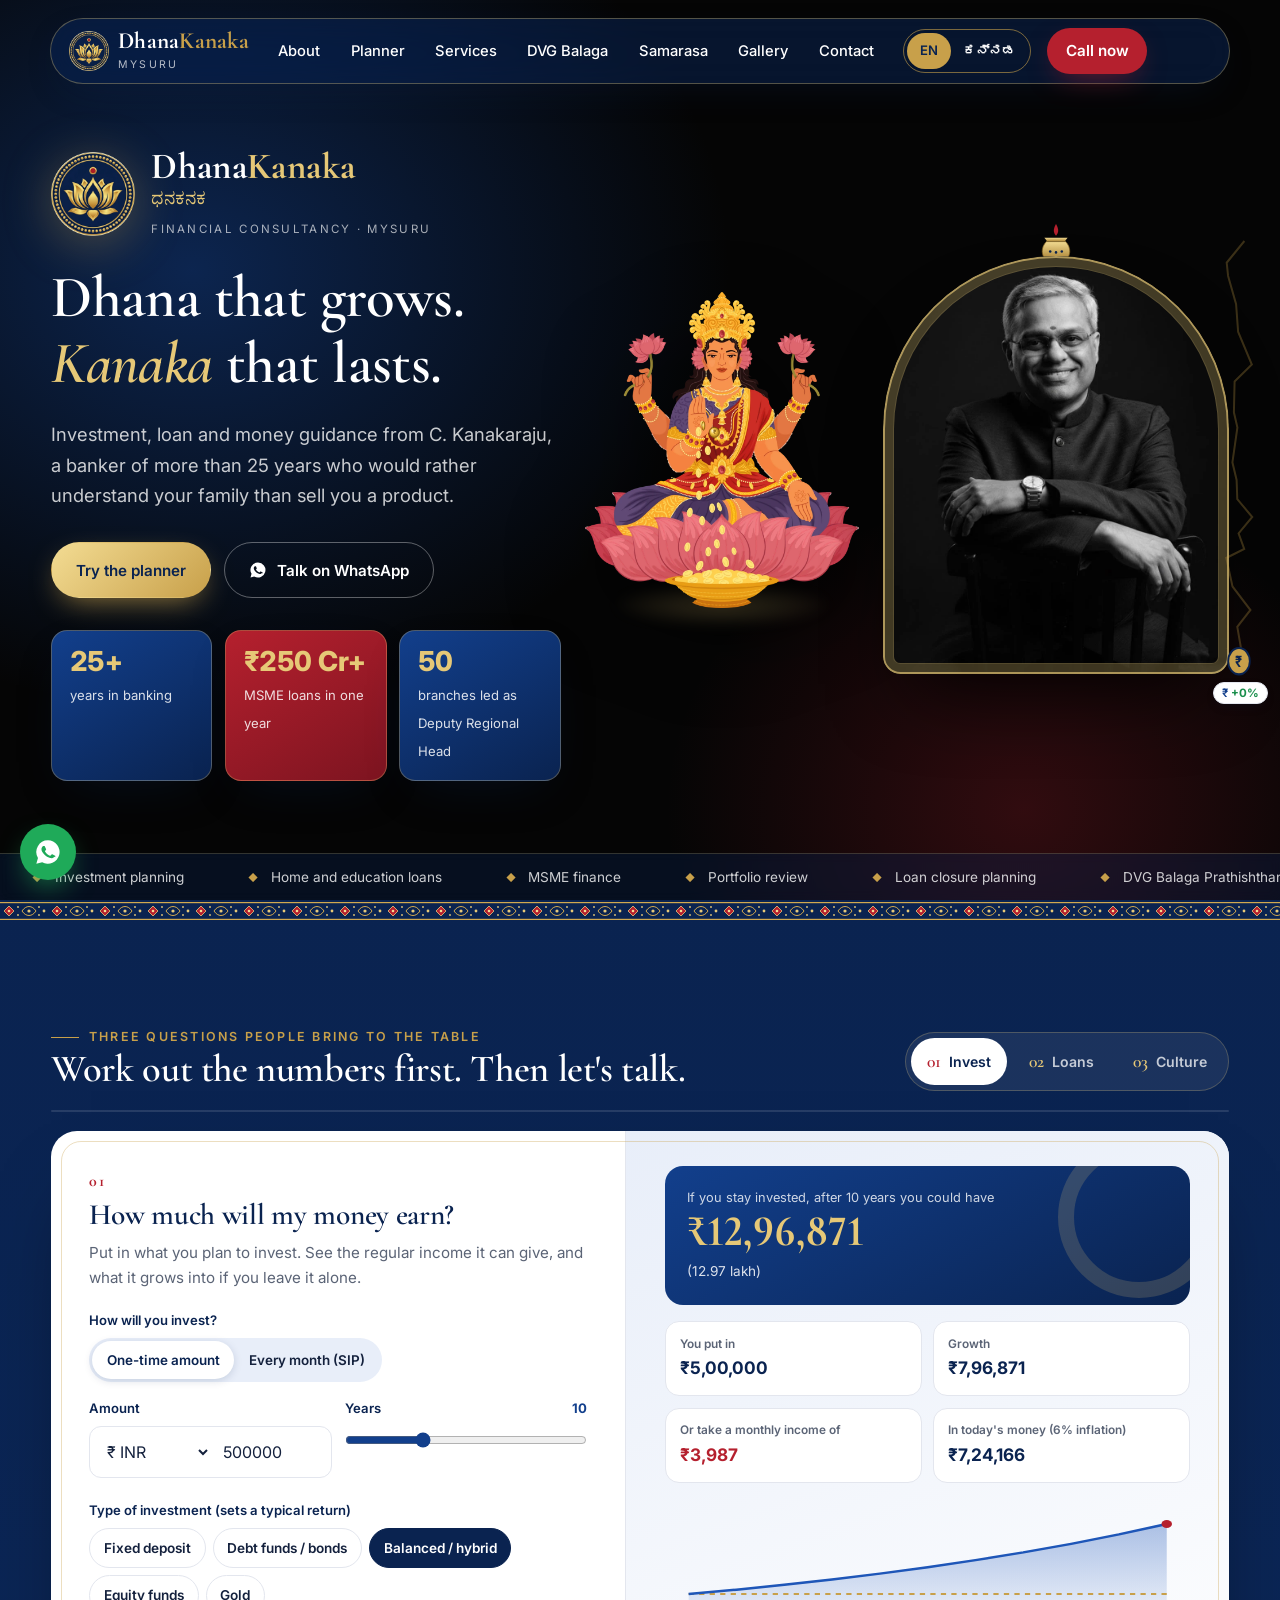
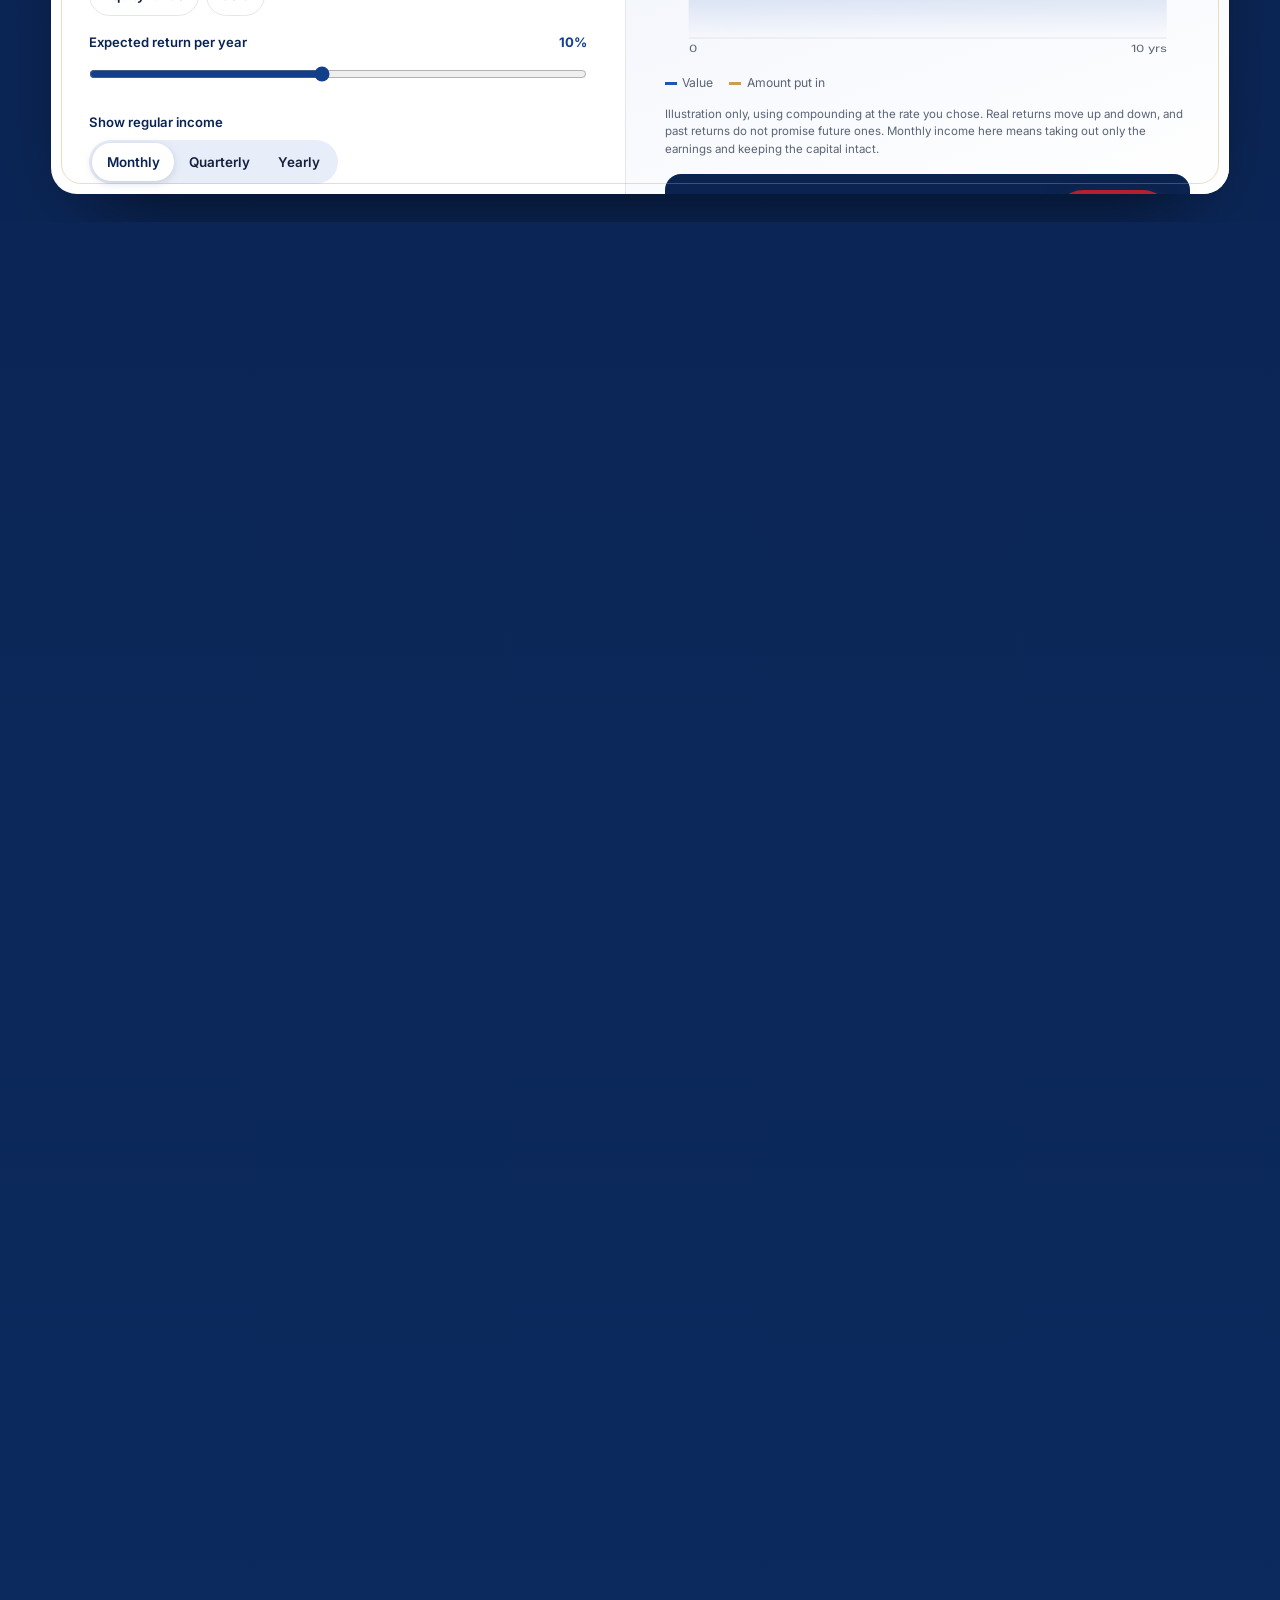
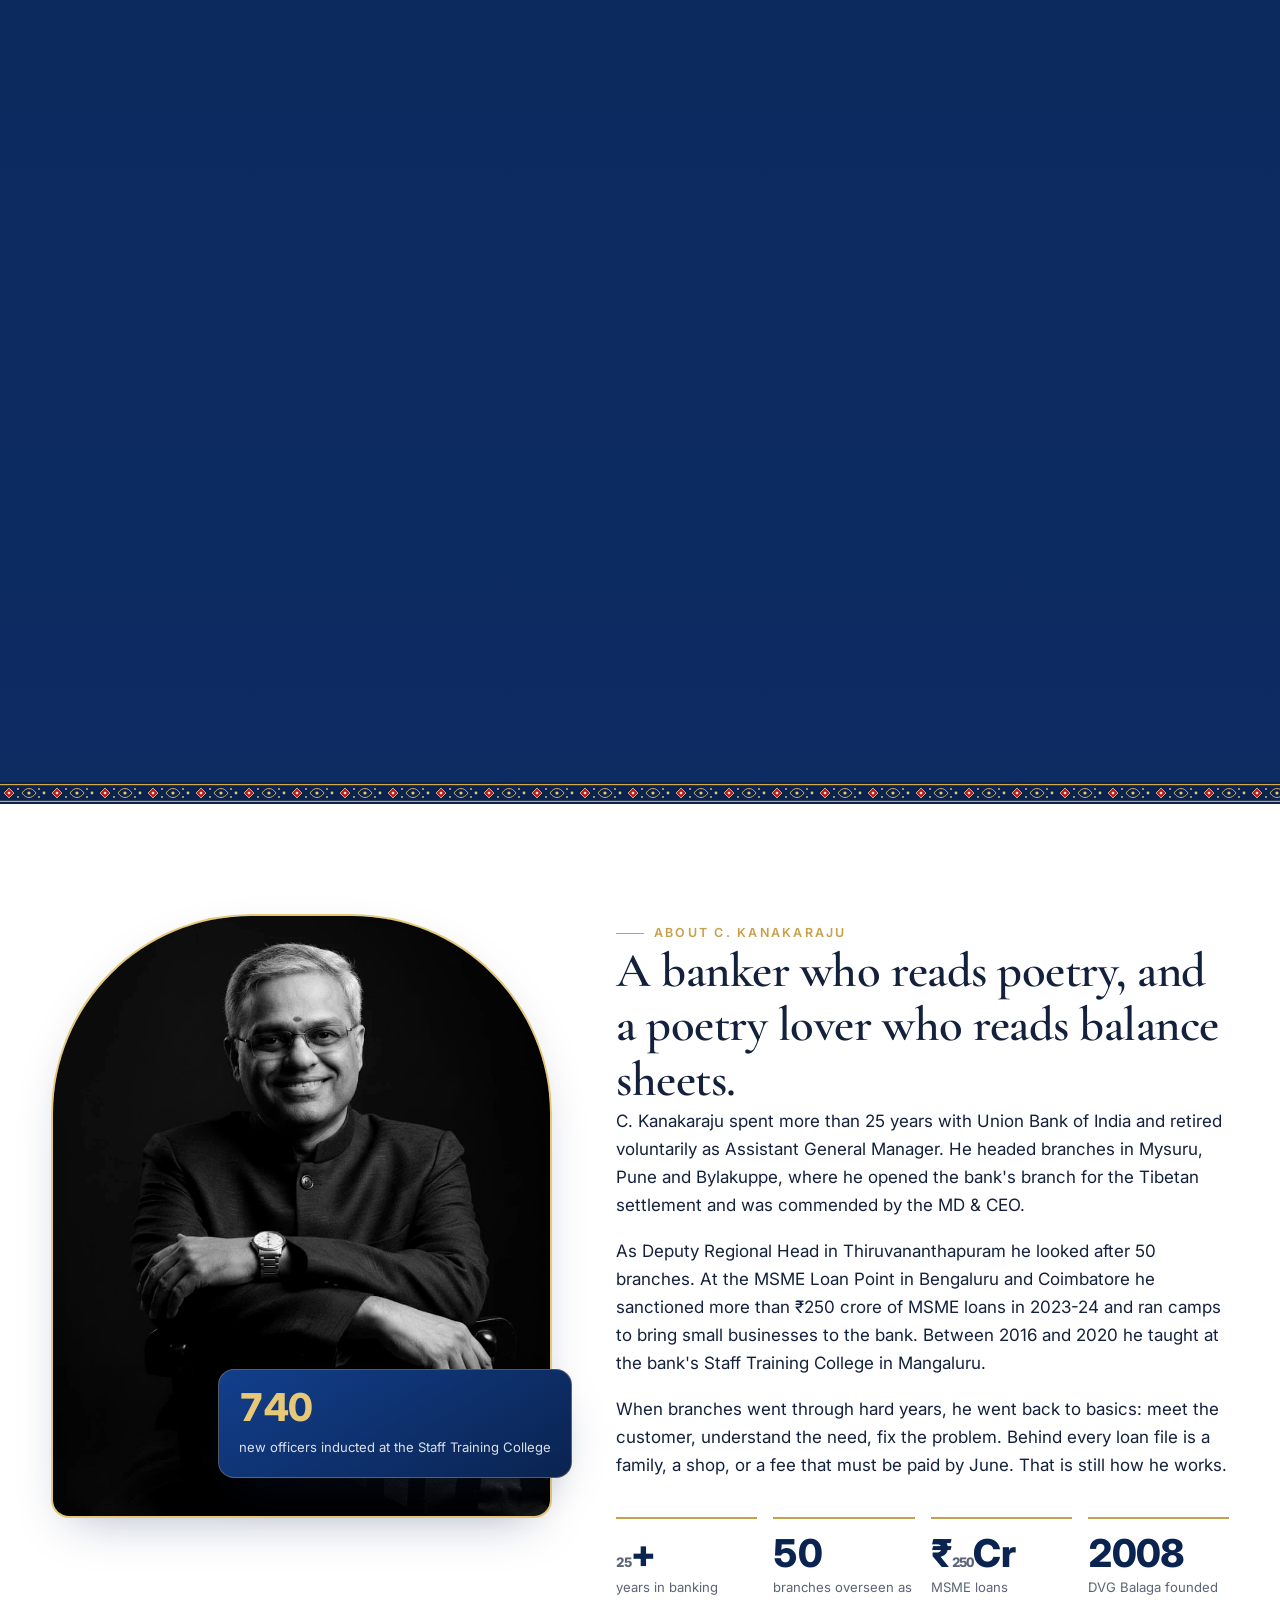
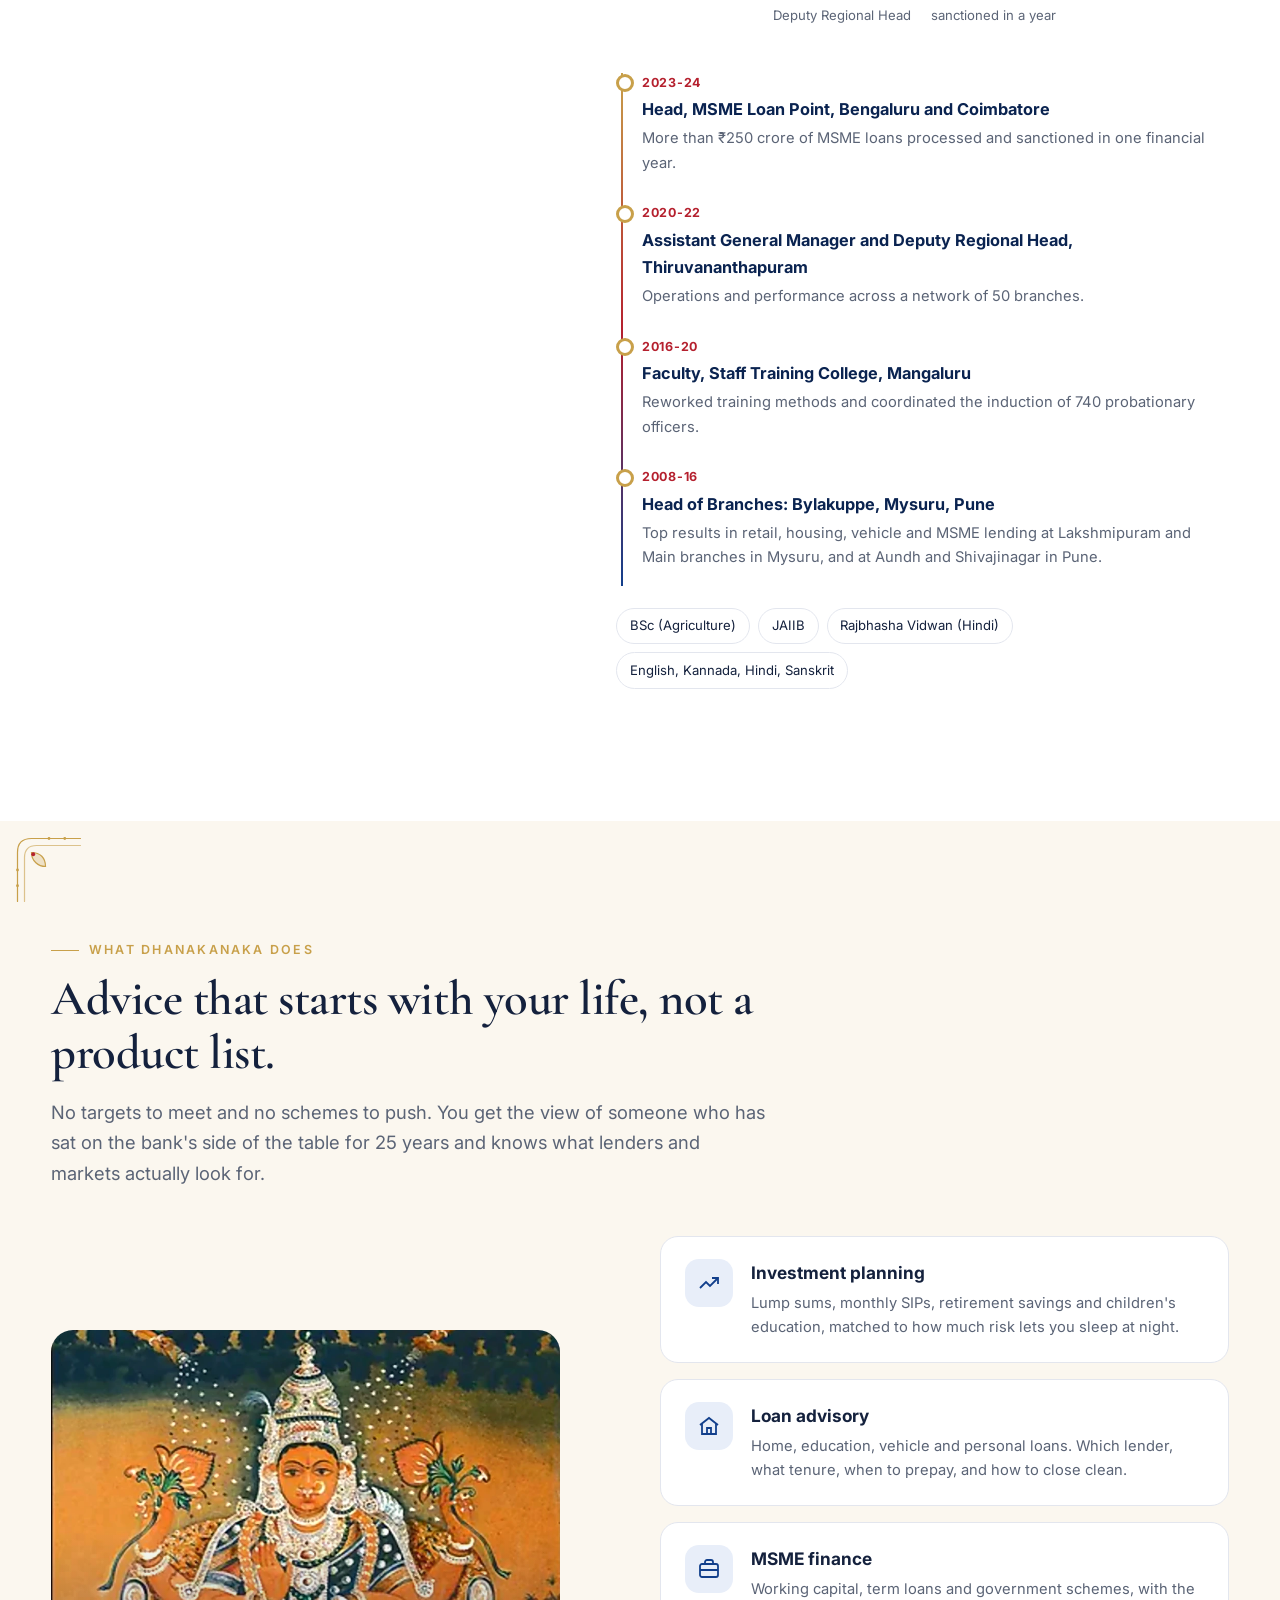
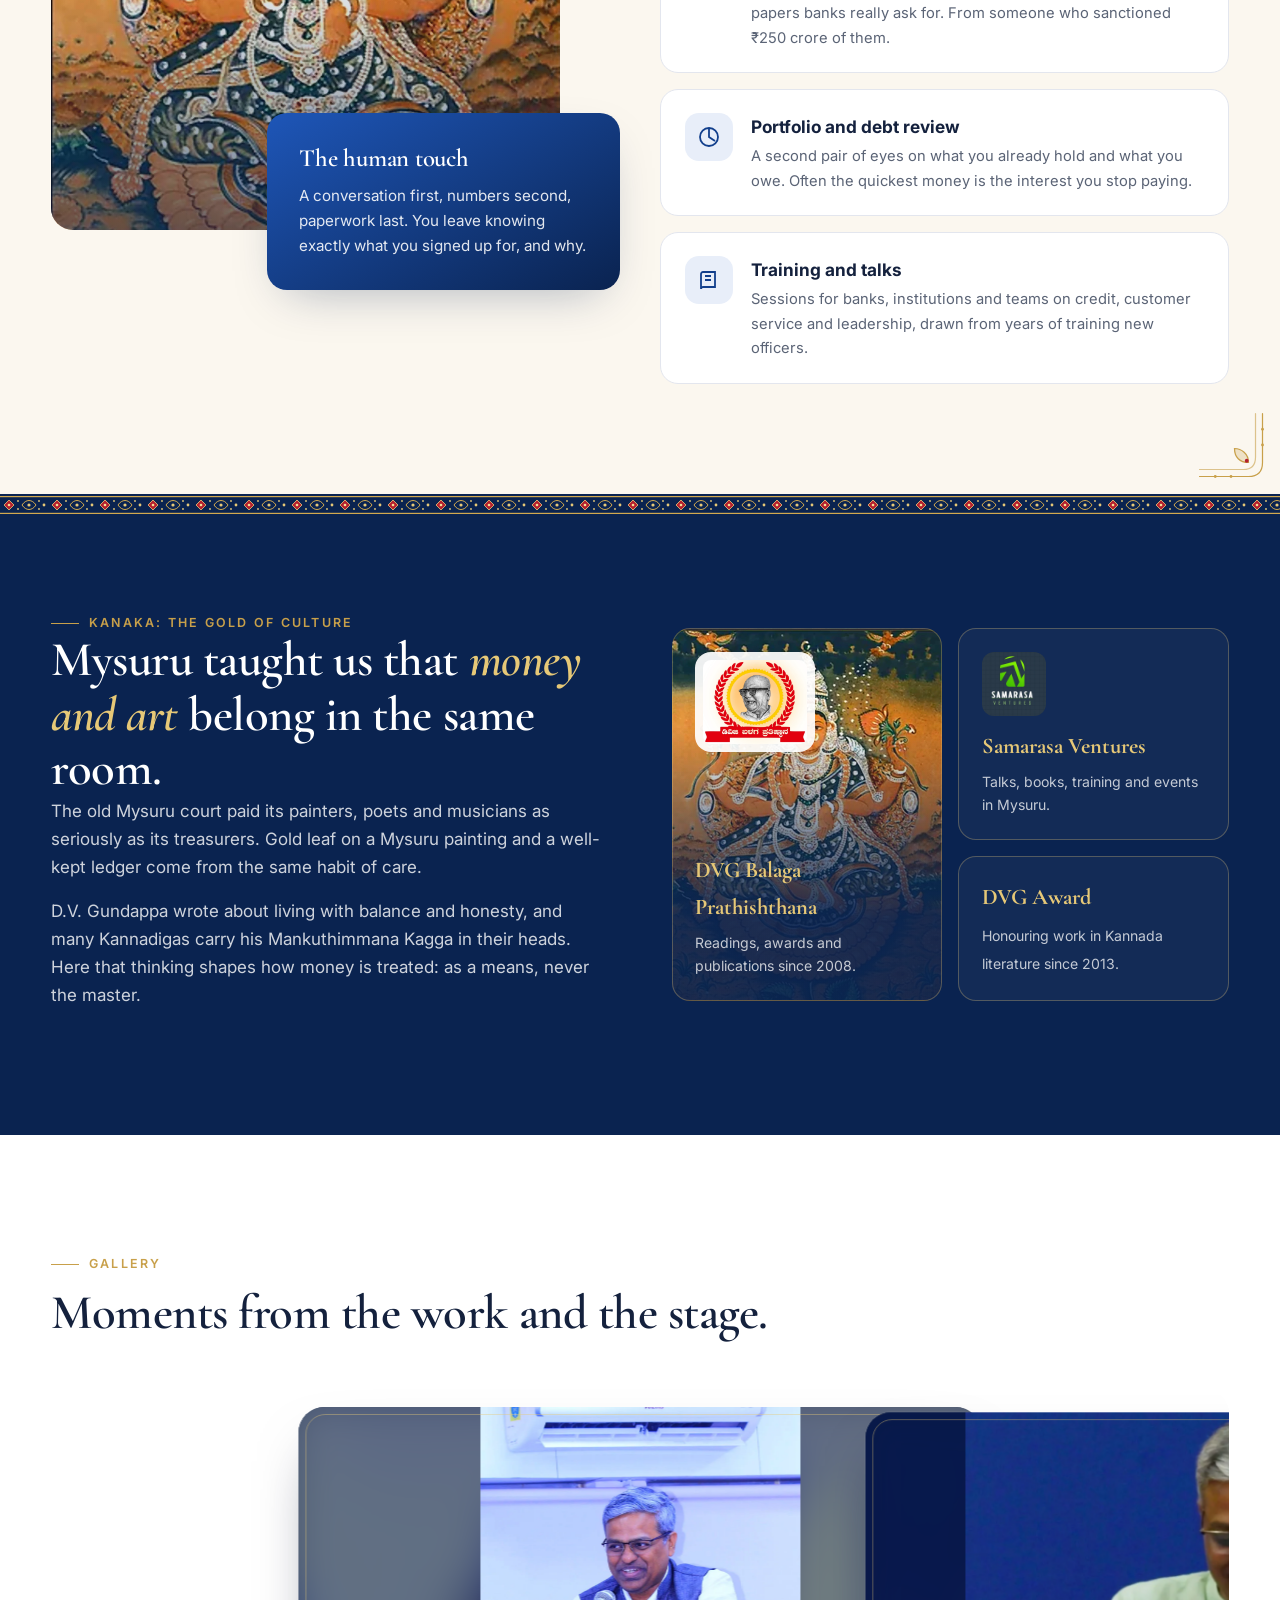
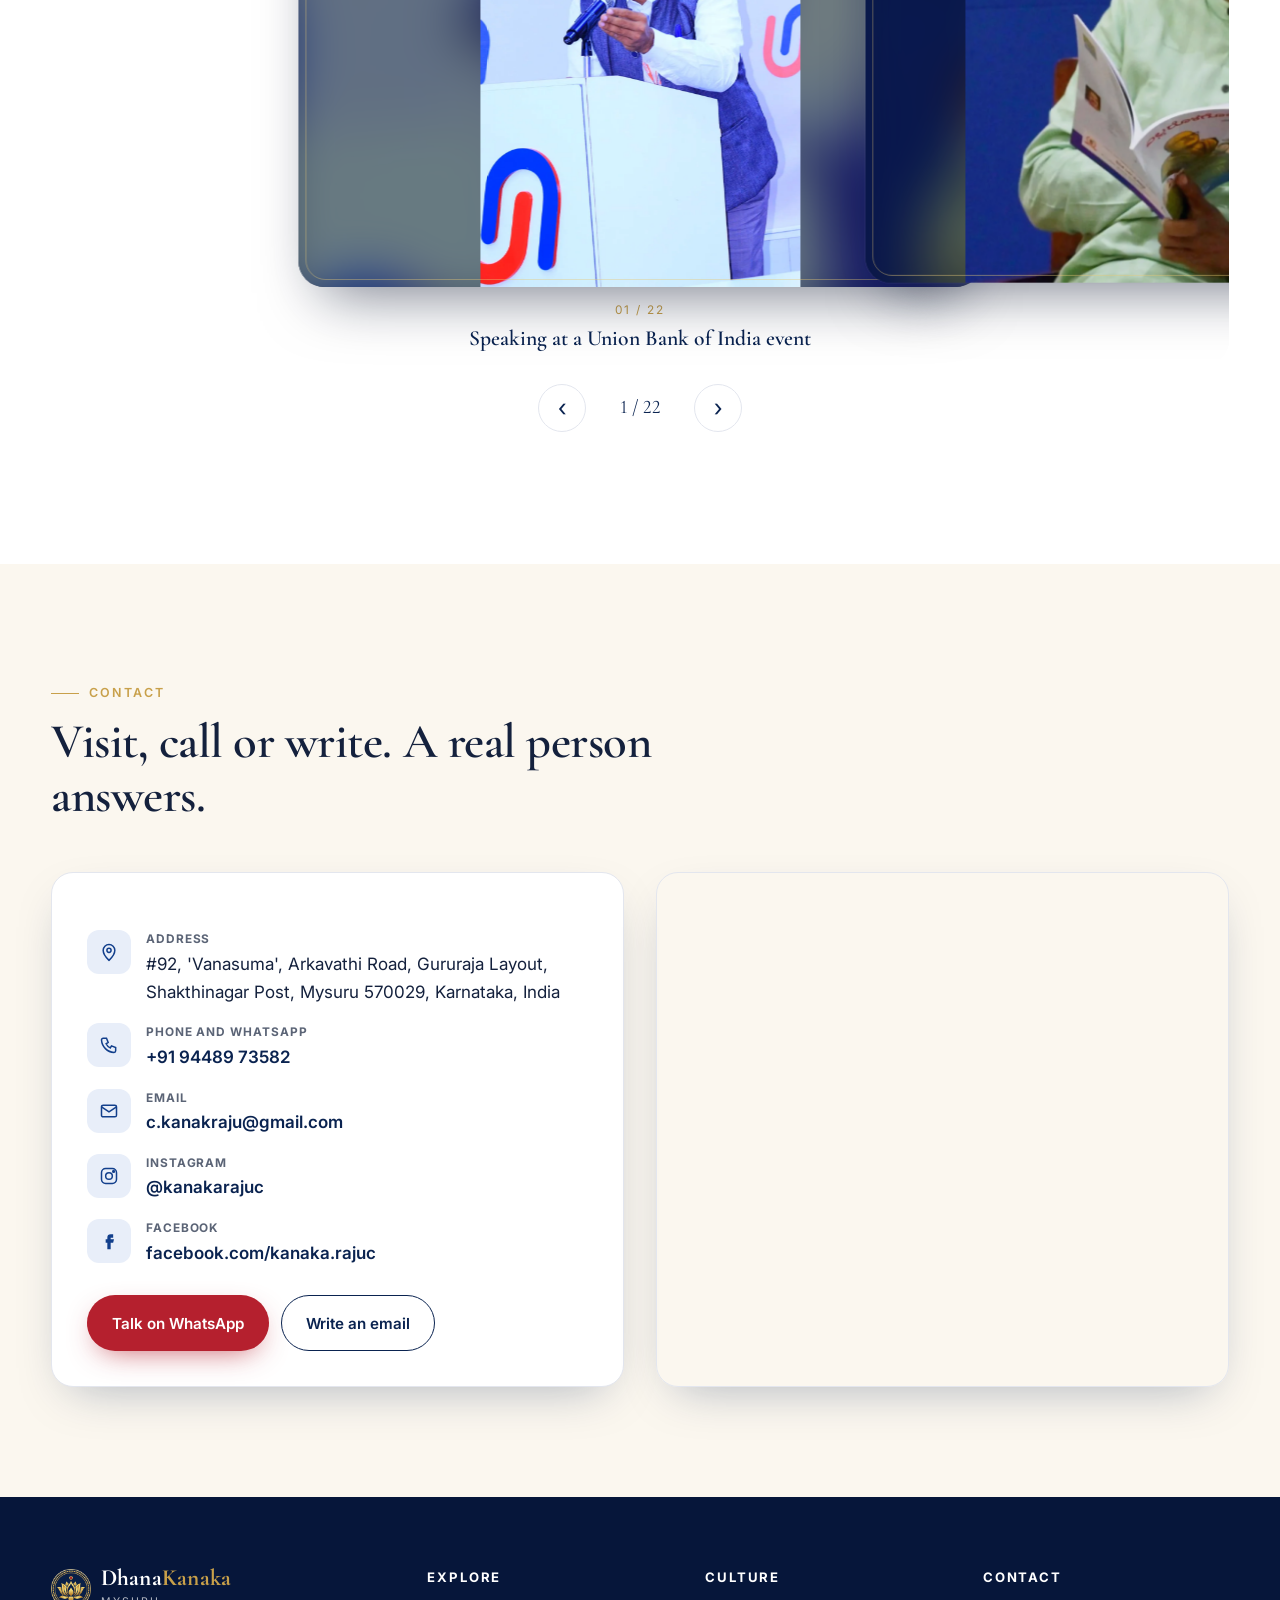
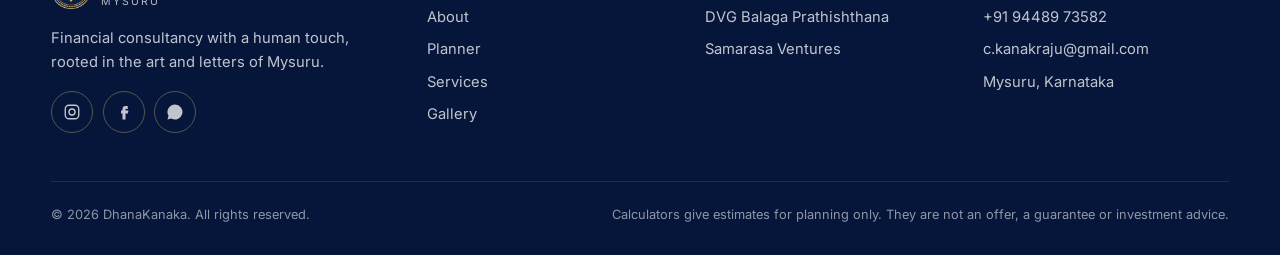
==== index.html @ af515da1 "DhanaKanaka website: home, planner, DVG Balaga and Samarasa pages, Kannada toggle Co-Authored-By: Cl" ====
<!DOCTYPE html>
<html lang="en">
<head>
<meta charset="utf-8">
<meta name="viewport" content="width=device-width, initial-scale=1">
<title>DhanaKanaka | Financial consultancy with a human touch, Mysuru</title>
<meta name="description" content="DhanaKanaka: investment, loan and financial guidance from C. Kanakaraju, former Assistant General Manager, Union Bank of India. Mysuru, Karnataka.">
<meta name="theme-color" content="#0A2350">
<meta property="og:title" content="DhanaKanaka | Financial consultancy, Mysuru">
<meta property="og:description" content="Investment, loan and financial guidance with a human touch.">
<meta property="og:image" content="https://dhanakanaka.in/assets/img/og-image.png">
<meta property="og:url" content="https://dhanakanaka.in/">
<link rel="icon" href="assets/img/favicon-32.png" sizes="32x32" type="image/png">
<link rel="icon" href="assets/img/favicon-64.png" sizes="64x64" type="image/png">
<link rel="apple-touch-icon" href="assets/img/apple-touch-icon.png">
<link rel="preconnect" href="https://fonts.googleapis.com">
<link rel="preconnect" href="https://fonts.gstatic.com" crossorigin>
<link href="https://fonts.googleapis.com/css2?family=Cormorant+Garamond:ital,wght@0,500;0,600;0,700;1,500;1,600&family=Inter:wght@400;500;600;700&family=Noto+Sans+Kannada:wght@400;500;600;700&family=Noto+Serif+Kannada:wght@500;600;700&display=swap" rel="stylesheet">
<link rel="stylesheet" href="css/style.css">
</head>
<body data-page="home">
<a class="skip" href="#main" data-i18n="skip">Skip to content</a>
<div class="topbar" aria-hidden="true"></div>

<!-- floating pill navigation -->
<header class="nav on-dark" id="nav">
  <a class="brand home-link" href="index.html#top" aria-label="DhanaKanaka home">
    <img src="assets/img/logo-emblem-128.png" alt="" width="40" height="40">
    <span><b>Dhana<span>Kanaka</span></b><small data-i18n="brandTag">Mysuru</small></span>
  </a>
  <nav aria-label="Main">
    <ul class="nav-links">
      <li><a href="#about" data-i18n="navAbout">About</a></li>
      <li><a href="#planner" data-i18n="navPlanner">Planner</a></li>
      <li><a href="#services" data-i18n="navServices">Services</a></li>
      <li><a href="dvg-balaga.html" data-i18n="navDvg">DVG Balaga</a></li>
      <li><a href="samarasa.html" data-i18n="navSamarasa">Samarasa</a></li>
      <li><a href="#gallery" data-i18n="navGallery">Gallery</a></li>
      <li><a href="#contact" data-i18n="navContact">Contact</a></li>
    </ul>
  </nav>
  <div class="lang" role="group" aria-label="Language">
    <button type="button" data-lang="en" aria-pressed="true">EN</button>
    <button type="button" data-lang="kn" aria-pressed="false" lang="kn">ಕನ್ನಡ</button>
  </div>
  <div class="nav-cta"><a class="btn btn-red wa-link" href="https://wa.me/919448973582" target="_blank" rel="noopener" data-i18n="navCall">Call now</a></div>
  <button class="burger" type="button" aria-label="Menu" aria-expanded="false"><span></span><span></span><span></span></button>
</header>

<!-- finance scroll gauge -->
<div class="gauge" aria-hidden="true">
  <svg viewBox="0 0 46 400" preserveAspectRatio="none">
    <defs><linearGradient id="gaugeGrad" x1="0" y1="1" x2="0" y2="0"><stop offset="0" stop-color="#B5202E"/><stop offset=".5" stop-color="#C8A04A"/><stop offset="1" stop-color="#1a8f4c"/></linearGradient></defs>
    <path class="track" d=""/>
    <path class="fill" d=""/>
    <g class="coin">
      <circle r="12" fill="#C8A04A" stroke="#0A2350" stroke-width="2"/>
      <text text-anchor="middle" dy="5" font-size="14" font-weight="700" fill="#0A2350" font-family="Inter, sans-serif">₹</text>
    </g>
  </svg>
  <div class="gauge-label">₹ <b>+0%</b></div>
</div>

<main id="main">

<!-- HERO -->
<section class="hero" id="top">
  <canvas class="coin-rain" aria-hidden="true"></canvas>
  <div class="container hero-grid">
    <div class="hero-copy">
      <div class="lockup rv">
        <img src="assets/img/logo-emblem-256.png" alt="" width="84" height="84">
        <div><b>Dhana<span>Kanaka</span></b><i lang="kn">ಧನಕನಕ</i><small data-i18n="lockTag">Financial consultancy · Mysuru</small></div>
      </div>
      <h1 class="rv" data-d="1" data-i18n="heroTitle">Dhana that grows.<br><em>Kanaka</em> that lasts.</h1>
      <p class="lead rv" data-d="2" data-i18n="heroLead">Investment, loan and money guidance from C. Kanakaraju, a banker of more than 25 years who would rather understand your family than sell you a product.</p>
      <div class="hero-actions rv" data-d="3">
        <a class="btn btn-gold" href="#planner" data-i18n="heroCta1">Try the planner</a>
        <a class="btn btn-ghost wa-link" href="https://wa.me/919448973582" target="_blank" rel="noopener">
          <svg viewBox="0 0 24 24" fill="currentColor" aria-hidden="true"><path d="M12 2a10 10 0 0 0-8.6 15.1L2 22l5-1.3A10 10 0 1 0 12 2Zm5.3 14.1c-.2.6-1.3 1.2-1.8 1.2-.5.1-1 .2-3.3-.7-2.8-1.1-4.5-3.9-4.7-4.1-.1-.2-1.1-1.5-1.1-2.9s.7-2.1 1-2.4c.3-.3.6-.3.8-.3h.6c.2 0 .4 0 .6.5l.9 2.1c.1.2.1.4 0 .5l-.3.5-.4.5c-.1.1-.3.3-.1.6.2.3.8 1.3 1.7 2.1 1.2 1 2.1 1.4 2.4 1.5.3.1.5.1.6-.1l.9-1c.2-.3.4-.2.6-.1l2 .9c.3.2.5.2.5.4.1.1.1.7-.1 1.3Z"/></svg>
          <span data-i18n="heroCta2">Talk on WhatsApp</span></a>
      </div>
      <div class="hero-stats rv" data-d="4">
        <div class="float-box"><b><span class="count" data-to="25">0</span>+</b><span data-i18n="fb1">years in banking</span></div>
        <div class="float-box red"><b>₹<span class="count" data-to="250">0</span> Cr+</b><span data-i18n="fb2">MSME loans in one year</span></div>
        <div class="float-box"><b class="count" data-to="50">0</b><span data-i18n="fb3">branches led as Deputy Regional Head</span></div>
      </div>
    </div>
    <div class="hero-lakshmi rv" data-d="2">
      <img id="lakshmiHero" src="assets/img/lakshmi-hero.webp" alt="Goddess Lakshmi seated on a lotus, gold coins flowing from her hand" width="954" height="1100" data-hx="0.423" data-hy="0.431">
    </div>
    <div class="hero-portrait rv" data-d="3">
      <img class="finial" src="assets/img/finial.svg" alt="" aria-hidden="true">
      <div class="photo"><img src="assets/img/kanakaraju.webp" alt="C. Kanakaraju, founder of DhanaKanaka" width="848" height="1024" fetchpriority="high"></div>
    </div>
  </div>
  <div class="hero-ticker" aria-hidden="true"><div>
    <span data-i18n="tk1">Investment planning</span><span data-i18n="tk2">Home and education loans</span><span data-i18n="tk3">MSME finance</span><span data-i18n="tk4">Portfolio review</span><span data-i18n="tk5">Loan closure planning</span><span data-i18n="tk6">DVG Balaga Prathishthana</span><span data-i18n="tk7">Samarasa Ventures</span>
    <span data-i18n="tk1">Investment planning</span><span data-i18n="tk2">Home and education loans</span><span data-i18n="tk3">MSME finance</span><span data-i18n="tk4">Portfolio review</span><span data-i18n="tk5">Loan closure planning</span><span data-i18n="tk6">DVG Balaga Prathishthana</span><span data-i18n="tk7">Samarasa Ventures</span>
  </div></div>
</section>

<!-- PLANNER: pinned horizontal, three cards dissolve into each other -->
<section class="planner" id="planner" aria-labelledby="planner-title">
  <div class="mborder" aria-hidden="true"></div>
  <div class="hs">
    <div class="hs-sticky">
      <div class="container">
        <div class="hs-head">
          <div>
            <span class="eyebrow" data-i18n="plEyebrow">Three questions people bring to the table</span>
            <h2 id="planner-title" data-i18n="plTitle">Work out the numbers first. Then let's talk.</h2>
          </div>
          <div class="hs-tabs" role="tablist" aria-label="Planner sections">
            <button role="tab" aria-selected="true" data-go="0"><i>01</i><span data-i18n="tab1">Invest</span></button>
            <button role="tab" aria-selected="false" data-go="1"><i>02</i><span data-i18n="tab2">Loans</span></button>
            <button role="tab" aria-selected="false" data-go="2"><i>03</i><span data-i18n="tab3">Culture</span></button>
          </div>
        </div>
        <div class="hs-bar"><i></i></div>
      </div>
      <div class="container hs-stage">

        <!-- 1. INVESTMENT -->
        <article class="hs-panel" id="invest" aria-labelledby="inv-h">
          <div class="card">
            <div class="p-left">
              <span class="p-num">01</span>
              <h3 id="inv-h" data-i18n="invTitle">How much will my money earn?</h3>
              <p data-i18n="invLead">Put in what you plan to invest. See the regular income it can give, and what it grows into if you leave it alone.</p>

              <div class="field">
                <span class="lbl" data-i18n="invMode">How will you invest?</span>
                <div class="seg" id="invMode">
                  <button type="button" data-v="lump" aria-pressed="true" data-i18n="lump">One-time amount</button>
                  <button type="button" data-v="sip" aria-pressed="false" data-i18n="sip">Every month (SIP)</button>
                </div>
              </div>
              <div class="row2">
                <div class="field">
                  <label for="invAmt"><span data-i18n="invAmt">Amount</span></label>
                  <div class="inp"><select id="invCur" aria-label="Currency"><option value="INR">₹ INR</option><option value="USD">$ USD</option></select><input id="invAmt" type="number" inputmode="decimal" min="0" step="1000" value="500000"></div>
                  <div class="fx" id="fxNote"></div>
                </div>
                <div class="field">
                  <label for="invYears"><span data-i18n="invYears">Years</span> <output id="invYearsOut">10</output></label>
                  <input id="invYears" type="range" min="1" max="30" value="10">
                </div>
              </div>
              <div class="field">
                <span class="lbl" data-i18n="invType">Type of investment (sets a typical return)</span>
                <div class="chips" id="invType">
                  <button type="button" class="chip" data-r="7" aria-pressed="false" data-i18n="itFd">Fixed deposit</button>
                  <button type="button" class="chip" data-r="8" aria-pressed="false" data-i18n="itDebt">Debt funds / bonds</button>
                  <button type="button" class="chip" data-r="10" aria-pressed="true" data-i18n="itHybrid">Balanced / hybrid</button>
                  <button type="button" class="chip" data-r="12" aria-pressed="false" data-i18n="itEq">Equity funds</button>
                  <button type="button" class="chip" data-r="9" aria-pressed="false" data-i18n="itGold">Gold</button>
                </div>
              </div>
              <div class="field">
                <label for="invRate"><span data-i18n="invRate">Expected return per year</span> <output id="invRateOut">10%</output></label>
                <input id="invRate" type="range" min="3" max="18" step="0.25" value="10">
              </div>
              <div class="field">
                <span class="lbl" data-i18n="invFreq">Show regular income</span>
                <div class="seg" id="invFreq">
                  <button type="button" data-v="12" aria-pressed="true" data-i18n="fM">Monthly</button>
                  <button type="button" data-v="4" aria-pressed="false" data-i18n="fQ">Quarterly</button>
                  <button type="button" data-v="1" aria-pressed="false" data-i18n="fY">Yearly</button>
                </div>
              </div>
            </div>
            <div class="p-right" aria-live="polite">
              <div class="result-hero">
                <small data-i18n="invRes1">If you stay invested, after <span id="rYears">10</span> years you could have</small>
                <b id="rFuture">₹0</b>
                <span class="sub" id="rWords"></span>
              </div>
              <div class="kv">
                <div><small data-i18n="invPaid">You put in</small><b id="rPaid">₹0</b></div>
                <div><small data-i18n="invGain">Growth</small><b id="rGain">₹0</b></div>
                <div class="red"><small id="rIncomeLbl" data-i18n="invIncomeM">Or take a monthly income of</small><b id="rIncome">₹0</b></div>
                <div><small data-i18n="invReal">In today's money (6% inflation)</small><b id="rReal">₹0</b></div>
              </div>
              <svg class="chart" id="invChart" viewBox="0 0 400 150" preserveAspectRatio="none" role="img" aria-label="Growth chart">
                <defs><linearGradient id="areaGrad" x1="0" y1="0" x2="0" y2="1"><stop offset="0" stop-color="#1E56B8" stop-opacity=".35"/><stop offset="1" stop-color="#1E56B8" stop-opacity="0"/></linearGradient></defs>
              </svg>
              <div class="legend"><span><i></i><span data-i18n="lgValue">Value</span></span><span><i class="g"></i><span data-i18n="lgPaid">Amount put in</span></span></div>
              <p class="disclaim" data-i18n="invDisc">Illustration only, using compounding at the rate you chose. Real returns move up and down, and past returns do not promise future ones. Monthly income here means taking out only the earnings and keeping the capital intact.</p>
              <div class="consult" style="margin-top:1rem">
                <p data-i18n="invConsult">Want a plan that fits your goals and tax situation?</p>
                <a class="btn btn-red wa-link" data-wa="invest" href="https://wa.me/919448973582" target="_blank" rel="noopener" data-i18n="talkNow">Talk now</a>
              </div>
            </div>
          </div>
        </article>

        <!-- 2. LOANS -->
        <article class="hs-panel" id="loans" aria-labelledby="loan-h">
          <div class="card">
            <div class="p-left">
              <span class="p-num">02</span>
              <h3 id="loan-h" data-i18n="loanTitle">What will this loan really cost?</h3>
              <div class="steps" aria-hidden="true"><span class="on" data-i18n="st1">Type</span><span class="on" data-i18n="st2">Term</span><span class="on" data-i18n="st3">Repayment</span><span class="on" data-i18n="st4">Closure</span><span class="on" data-i18n="st5">Advice</span></div>
              <div class="field">
                <span class="lbl" data-i18n="loanType">Type of loan</span>
                <div class="chips" id="loanType">
                  <button type="button" class="chip" aria-pressed="true" data-k="home" data-i18n="ltHome">Home</button>
                  <button type="button" class="chip" aria-pressed="false" data-k="edu" data-i18n="ltEdu">Education</button>
                  <button type="button" class="chip" aria-pressed="false" data-k="veh" data-i18n="ltVeh">Vehicle</button>
                  <button type="button" class="chip" aria-pressed="false" data-k="per" data-i18n="ltPer">Personal</button>
                  <button type="button" class="chip" aria-pressed="false" data-k="msme" data-i18n="ltMsme">MSME / business</button>
                  <button type="button" class="chip" aria-pressed="false" data-k="gold" data-i18n="ltGold">Gold loan</button>
                  <button type="button" class="chip" aria-pressed="false" data-k="shop" data-i18n="ltShop">Shopping EMI</button>
                </div>
                <p class="fx" id="loanHint"></p>
              </div>
              <div class="row2">
                <div class="field">
                  <label for="loanAmt" data-i18n="loanAmt">Loan amount</label>
                  <div class="inp"><span>₹</span><input id="loanAmt" type="number" inputmode="decimal" min="0" step="10000" value="3000000"></div>
                </div>
                <div class="field">
                  <label for="loanRate"><span data-i18n="loanRate">Interest % a year</span></label>
                  <div class="inp"><input id="loanRate" type="number" inputmode="decimal" min="0" max="40" step="0.05" value="8.5"><span>%</span></div>
                </div>
              </div>
              <div class="field">
                <label for="loanTerm"><span data-i18n="loanTerm">Term</span> <output id="loanTermOut">20 yrs</output></label>
                <input id="loanTerm" type="range" min="1" max="360" value="240">
              </div>
              <div class="row2">
                <div class="field">
                  <label for="loanStart" data-i18n="loanStart">First EMI month</label>
                  <div class="inp"><input id="loanStart" type="month"></div>
                </div>
                <div class="field">
                  <label for="loanFee" data-i18n="loanFee">Processing fee</label>
                  <div class="inp"><input id="loanFee" type="number" inputmode="decimal" min="0" step="0.05" value="0.5"><span>%</span></div>
                </div>
              </div>
              <div class="field" id="prepayField">
                <label for="loanPre" data-i18n="loanPre">Extra payment every year (optional)</label>
                <div class="inp"><span>₹</span><input id="loanPre" type="number" inputmode="decimal" min="0" step="5000" value="0"></div>
              </div>
            </div>
            <div class="p-right" aria-live="polite">
              <div class="result-hero">
                <small data-i18n="loanEmi">Your monthly EMI</small>
                <b id="lEmi">₹0</b>
                <span class="sub" id="lEmiSub"></span>
              </div>
              <div class="kv">
                <div><small data-i18n="lPrin">Principal</small><b id="lPrin">₹0</b></div>
                <div class="red"><small data-i18n="lInt">Total interest</small><b id="lInt">₹0</b></div>
                <div><small data-i18n="lTotal">Total you repay (with fee)</small><b id="lTotal">₹0</b></div>
                <div><small data-i18n="lSaved">Interest saved by extra payments</small><b id="lSaved">₹0</b></div>
              </div>
              <div class="closure">
                <svg viewBox="0 0 24 24" fill="none" stroke="currentColor" stroke-width="1.8" aria-hidden="true"><rect x="3" y="5" width="18" height="16" rx="2"/><path d="M16 3v4M8 3v4M3 10h18M9 15l2 2 4-4"/></svg>
                <span><span data-i18n="lClose">Loan closes in</span> <b id="lCloseDate">-</b> <span id="lCloseNote"></span></span>
              </div>
              <div class="sched-wrap"><table class="sched" id="lSched"><thead><tr><th data-i18n="thYear">Year</th><th data-i18n="thPrin">Principal</th><th data-i18n="thInt">Interest</th><th data-i18n="thBal">Balance</th></tr></thead><tbody></tbody></table></div>
              <div class="consult" style="margin-top:1rem">
                <p data-i18n="loanConsult">A better rate, a shorter term or a smarter prepayment can save lakhs. Let's look at yours.</p>
                <a class="btn btn-red wa-link" data-wa="loan" href="https://wa.me/919448973582" target="_blank" rel="noopener">
                  <svg viewBox="0 0 24 24" fill="currentColor" aria-hidden="true"><path d="M12 2a10 10 0 0 0-8.6 15.1L2 22l5-1.3A10 10 0 1 0 12 2Z"/></svg>
                  <span data-i18n="callNow">Call now</span></a>
              </div>
              <p class="disclaim" data-i18n="loanDisc">Rates shown are typical starting points. Your lender's offer, fees and charges decide the real figures.</p>
            </div>
          </div>
        </article>

        <!-- 3. DVG BALAGA PRATHISHTHANA CONSULTANCY -->
        <article class="hs-panel p3" id="culture" aria-labelledby="cul-h">
          <div class="card">
            <div class="p-left">
              <span class="p-num">03</span>
              <img class="p3-logo" src="assets/img/dvg-balaga-logo.webp" alt="DVG Balaga Prathishthana logo" width="700" height="620">
              <h3 id="cul-h" data-i18n="culTitle">DVG Balaga Prathishthana Consultancy</h3>
              <p data-i18n="culLead">Literary and cultural events need the same care as a balance sheet: a clear purpose, the right people, a budget that holds, and a date nobody forgets. Since 2008 the DVG Balaga has run readings, award ceremonies and book releases across Mysuru, Pune and Mangaluru. We bring that experience to your event.</p>
              <ul class="act-list">
                <li data-i18n="ca1">Literary evenings and talk series</li>
                <li data-i18n="ca2">Award ceremonies, start to finish</li>
                <li data-i18n="ca3">Book releases and publishing support</li>
                <li data-i18n="ca4">Speakers, scholars and artistes</li>
                <li data-i18n="ca5">Kagga reading circles for schools and offices</li>
                <li data-i18n="ca6">Sponsorship and budget planning</li>
              </ul>
              <div class="btn-row">
                <a class="btn btn-blue" href="dvg-balaga.html" data-i18n="culMore">Explore the Prathishthana</a>
                <a class="btn btn-red wa-link" data-wa="dvg" href="https://wa.me/919448973582" target="_blank" rel="noopener" data-i18n="culJoin">Take part / call</a>
              </div>
            </div>
            <div class="p-right" role="img" aria-label="Mysuru style painting of Goddess Lakshmi">
              <p class="quote" data-i18n="culQuote">In Mysuru, wealth and art have always shared the same court.</p>
            </div>
          </div>
        </article>

      </div>
    </div>
  </div>
  <div class="mborder" aria-hidden="true"></div>
</section>

<!-- ABOUT -->
<section class="sec" id="about" aria-labelledby="about-h">
  <div class="container about-grid">
    <div class="about-img rv">
      <div class="frame"><img src="assets/img/kanakaraju.webp" alt="Portrait of C. Kanakaraju" width="848" height="1024" loading="lazy"></div>
      <div class="float-box"><b class="count" data-to="740">0</b><span data-i18n="fbOfficers">new officers inducted at the Staff Training College</span></div>
    </div>
    <div class="about-copy">
      <span class="eyebrow rv" data-i18n="abEyebrow">About C. Kanakaraju</span>
      <h2 id="about-h" class="rv" data-d="1" data-i18n="abTitle">A banker who reads poetry, and a poetry lover who reads balance sheets.</h2>
      <div class="rv" data-d="2">
        <p data-i18n="ab1">C. Kanakaraju spent more than 25 years with Union Bank of India and retired voluntarily as Assistant General Manager. He headed branches in Mysuru, Pune and Bylakuppe, where he opened the bank's branch for the Tibetan settlement and was commended by the MD &amp; CEO.</p>
        <p data-i18n="ab2">As Deputy Regional Head in Thiruvananthapuram he looked after 50 branches. At the MSME Loan Point in Bengaluru and Coimbatore he sanctioned more than ₹250 crore of MSME loans in 2023-24 and ran camps to bring small businesses to the bank. Between 2016 and 2020 he taught at the bank's Staff Training College in Mangaluru.</p>
        <p data-i18n="ab3">When branches went through hard years, he went back to basics: meet the customer, understand the need, fix the problem. Behind every loan file is a family, a shop, or a fee that must be paid by June. That is still how he works.</p>
      </div>
      <div class="stats rv" data-d="3">
        <div class="stat"><b><span class="count" data-to="25">0</span>+</b><span data-i18n="s1">years in banking</span></div>
        <div class="stat"><b class="count" data-to="50">0</b><span data-i18n="s2">branches overseen as Deputy Regional Head</span></div>
        <div class="stat"><b>₹<span class="count" data-to="250">0</span>Cr</b><span data-i18n="s3">MSME loans sanctioned in a year</span></div>
        <div class="stat"><b class="count" data-to="2008">0</b><span data-i18n="s4">DVG Balaga founded</span></div>
      </div>
      <ol class="timeline rv">
        <li><time>2023-24</time><h4 data-i18n="t1h">Head, MSME Loan Point, Bengaluru and Coimbatore</h4><p data-i18n="t1p">More than ₹250 crore of MSME loans processed and sanctioned in one financial year.</p></li>
        <li><time>2020-22</time><h4 data-i18n="t2h">Assistant General Manager and Deputy Regional Head, Thiruvananthapuram</h4><p data-i18n="t2p">Operations and performance across a network of 50 branches.</p></li>
        <li><time>2016-20</time><h4 data-i18n="t3h">Faculty, Staff Training College, Mangaluru</h4><p data-i18n="t3p">Reworked training methods and coordinated the induction of 740 probationary officers.</p></li>
        <li><time>2008-16</time><h4 data-i18n="t4h">Head of Branches: Bylakuppe, Mysuru, Pune</h4><p data-i18n="t4p">Top results in retail, housing, vehicle and MSME lending at Lakshmipuram and Main branches in Mysuru, and at Aundh and Shivajinagar in Pune.</p></li>
      </ol>
      <div class="creds rv">
        <span data-i18n="cr1">BSc (Agriculture)</span><span data-i18n="cr2">JAIIB</span><span data-i18n="cr3">Rajbhasha Vidwan (Hindi)</span><span data-i18n="cr4">English, Kannada, Hindi, Sanskrit</span>
      </div>
    </div>
  </div>
</section>

<div class="mborder light draw" aria-hidden="true"></div>

<!-- SERVICES -->
<section class="sec ivory ornate" id="services" aria-labelledby="svc-h">
  <div class="container">
    <div class="sec-head">
      <span class="eyebrow rv" data-i18n="svEyebrow">What DhanaKanaka does</span>
      <h2 id="svc-h" class="rv" data-d="1" data-i18n="svTitle">Advice that starts with your life, not a product list.</h2>
      <p class="lead rv" data-d="2" data-i18n="svLead">No targets to meet and no schemes to push. You get the view of someone who has sat on the bank's side of the table for 25 years and knows what lenders and markets actually look for.</p>
    </div>
    <div class="svc-wrap">
      <div class="svc-visual rv">
        <div class="art" role="img" aria-label="Mysuru style Lakshmi painting"></div>
        <div class="blue-float">
          <h3 data-i18n="bfTitle">The human touch</h3>
          <p data-i18n="bfText">A conversation first, numbers second, paperwork last. You leave knowing exactly what you signed up for, and why.</p>
        </div>
      </div>
      <div class="svc-list">
        <div class="svc rv" data-d="1"><div class="ic"><svg viewBox="0 0 24 24" fill="none" stroke="currentColor" stroke-width="1.8"><path d="M3 17l6-6 4 4 8-8"/><path d="M15 7h6v6"/></svg></div><div><h4 data-i18n="sv1h">Investment planning</h4><p data-i18n="sv1p">Lump sums, monthly SIPs, retirement savings and children's education, matched to how much risk lets you sleep at night.</p></div></div>
        <div class="svc rv" data-d="2"><div class="ic"><svg viewBox="0 0 24 24" fill="none" stroke="currentColor" stroke-width="1.8"><path d="M3 11l9-7 9 7"/><path d="M5 10v10h14V10"/><path d="M10 20v-6h4v6"/></svg></div><div><h4 data-i18n="sv2h">Loan advisory</h4><p data-i18n="sv2p">Home, education, vehicle and personal loans. Which lender, what tenure, when to prepay, and how to close clean.</p></div></div>
        <div class="svc rv" data-d="3"><div class="ic"><svg viewBox="0 0 24 24" fill="none" stroke="currentColor" stroke-width="1.8"><rect x="3" y="7" width="18" height="13" rx="2"/><path d="M8 7V5a2 2 0 0 1 2-2h4a2 2 0 0 1 2 2v2M3 13h18"/></svg></div><div><h4 data-i18n="sv3h">MSME finance</h4><p data-i18n="sv3p">Working capital, term loans and government schemes, with the papers banks really ask for. From someone who sanctioned ₹250 crore of them.</p></div></div>
        <div class="svc rv" data-d="4"><div class="ic"><svg viewBox="0 0 24 24" fill="none" stroke="currentColor" stroke-width="1.8"><circle cx="12" cy="12" r="9"/><path d="M12 3v9l6 4"/></svg></div><div><h4 data-i18n="sv4h">Portfolio and debt review</h4><p data-i18n="sv4p">A second pair of eyes on what you already hold and what you owe. Often the quickest money is the interest you stop paying.</p></div></div>
        <div class="svc rv" data-d="4"><div class="ic"><svg viewBox="0 0 24 24" fill="none" stroke="currentColor" stroke-width="1.8"><path d="M4 19V6a2 2 0 0 1 2-2h12v15H6a2 2 0 0 0-2 2Z"/><path d="M8 8h6M8 12h6"/></svg></div><div><h4 data-i18n="sv5h">Training and talks</h4><p data-i18n="sv5p">Sessions for banks, institutions and teams on credit, customer service and leadership, drawn from years of training new officers.</p></div></div>
      </div>
    </div>
  </div>
</section>

<!-- CULTURE BAND -->
<section class="sec culture" aria-labelledby="cult-h">
  <div class="mborder" aria-hidden="true" style="position:absolute;top:0;left:0;right:0"></div>
  <div class="container culture-grid">
    <div>
      <span class="eyebrow rv" data-i18n="cuEyebrow">Kanaka: the gold of culture</span>
      <h2 id="cult-h" class="rv" data-d="1" data-i18n="cuTitle">Mysuru taught us that <em>money and art</em> belong in the same room.</h2>
      <p class="rv" data-d="2" data-i18n="cu1">The old Mysuru court paid its painters, poets and musicians as seriously as its treasurers. Gold leaf on a Mysuru painting and a well-kept ledger come from the same habit of care.</p>
      <p class="rv" data-d="3" data-i18n="cu2">D.V. Gundappa wrote about living with balance and honesty, and many Kannadigas carry his Mankuthimmana Kagga in their heads. Here that thinking shapes how money is treated: as a means, never the master.</p>
    </div>
    <div class="culture-cards">
      <a class="ccard tall rv" href="dvg-balaga.html"><img class="cc-logo" src="assets/img/dvg-balaga-logo.webp" alt="DVG Balaga Prathishthana logo" width="700" height="620"><b data-i18n="cc1h">DVG Balaga Prathishthana</b><span data-i18n="cc1p">Readings, awards and publications since 2008.</span></a>
      <a class="ccard rv sam" data-d="1" href="samarasa.html"><img class="cc-logo sq" src="assets/img/samarasa-logo.webp" alt="Samarasa Ventures logo" width="600" height="600"><b data-i18n="cc2h">Samarasa Ventures</b><span data-i18n="cc2p">Talks, books, training and events in Mysuru.</span></a>
      <a class="ccard rv" data-d="2" href="dvg-balaga.html#awards"><b data-i18n="cc3h">DVG Award</b><span data-i18n="cc3p">Honouring work in Kannada literature since 2013.</span></a>
    </div>
  </div>
</section>

<!-- GALLERY -->
<section class="sec" id="gallery" aria-labelledby="gal-h">
  <div class="container">
    <div class="sec-head">
      <span class="eyebrow rv" data-i18n="gaEyebrow">Gallery</span>
      <h2 id="gal-h" class="rv" data-d="1" data-i18n="gaTitle">Moments from the work and the stage.</h2>
    </div>
    <div class="accordion" id="galleryAcc" aria-roledescription="carousel" aria-label="Photo gallery"></div>
    <div class="acc-ctrl">
      <button type="button" class="acc-btn" data-dir="-1" aria-label="Previous photo">‹</button>
      <span class="acc-count" aria-live="polite"></span>
      <button type="button" class="acc-btn" data-dir="1" aria-label="Next photo">›</button>
    </div>
  </div>
</section>

<div class="mborder light draw" aria-hidden="true"></div>

<!-- CONTACT -->
<section class="sec ivory" id="contact" aria-labelledby="con-h">
  <div class="container">
    <div class="sec-head">
      <span class="eyebrow rv" data-i18n="coEyebrow">Contact</span>
      <h2 id="con-h" class="rv" data-d="1" data-i18n="coTitle">Visit, call or write. A real person answers.</h2>
    </div>
    <div class="contact-grid">
      <div class="c-card rv">
        <ul class="c-list">
          <li><span class="ic"><svg viewBox="0 0 24 24" fill="none" stroke="currentColor" stroke-width="1.8"><path d="M12 22s7-6.3 7-12a7 7 0 1 0-14 0c0 5.7 7 12 7 12Z"/><circle cx="12" cy="10" r="2.5"/></svg></span><div><small data-i18n="coAddr">Address</small><span data-i18n="addr">#92, 'Vanasuma', Arkavathi Road, Gururaja Layout, Shakthinagar Post, Mysuru 570029, Karnataka, India</span></div></li>
          <li><span class="ic"><svg viewBox="0 0 24 24" fill="none" stroke="currentColor" stroke-width="1.8"><path d="M5 4h4l2 5-2.5 1.5a11 11 0 0 0 5 5L15 13l5 2v4a2 2 0 0 1-2 2A16 16 0 0 1 3 6a2 2 0 0 1 2-2"/></svg></span><div><small data-i18n="coPhone">Phone and WhatsApp</small><a href="tel:+919448973582">+91 94489 73582</a></div></li>
          <li><span class="ic"><svg viewBox="0 0 24 24" fill="none" stroke="currentColor" stroke-width="1.8"><rect x="3" y="5" width="18" height="14" rx="2"/><path d="m3 7 9 6 9-6"/></svg></span><div><small data-i18n="coEmail">Email</small><a href="mailto:c.kanakraju@gmail.com">c.kanakraju@gmail.com</a></div></li>
          <li><span class="ic"><svg viewBox="0 0 24 24" fill="none" stroke="currentColor" stroke-width="1.8"><rect x="3" y="3" width="18" height="18" rx="5"/><circle cx="12" cy="12" r="4"/><circle cx="17.5" cy="6.5" r="1" fill="currentColor"/></svg></span><div><small>Instagram</small><a href="https://www.instagram.com/kanakarajuc" target="_blank" rel="noopener">@kanakarajuc</a></div></li>
          <li><span class="ic"><svg viewBox="0 0 24 24" fill="currentColor"><path d="M14 8h3V4h-3a4 4 0 0 0-4 4v2H8v4h2v8h4v-8h3l1-4h-4V8z"/></svg></span><div><small>Facebook</small><a href="https://www.facebook.com/kanaka.rajuc" target="_blank" rel="noopener">facebook.com/kanaka.rajuc</a></div></li>
        </ul>
        <div class="btn-row">
          <a class="btn btn-red wa-link" href="https://wa.me/919448973582" target="_blank" rel="noopener" data-i18n="heroCta2">Talk on WhatsApp</a>
          <a class="btn btn-line" href="mailto:c.kanakraju@gmail.com" data-i18n="coWrite">Write an email</a>
        </div>
      </div>
      <div class="map rv" data-d="1">
        <iframe title="Map: Gururaja Layout, Shakthinagar, Mysuru" loading="lazy" referrerpolicy="no-referrer-when-downgrade" src="https://www.google.com/maps?q=Gururaja+Layout,+Shakthinagar,+Mysuru+570029&output=embed"></iframe>
      </div>
    </div>
  </div>
</section>

</main>

<footer class="footer">
  <div class="container">
    <div class="f-grid">
      <div>
        <a class="brand home-link" href="index.html#top"><img src="assets/img/logo-emblem-128.png" alt="" width="40" height="40"><span><b>Dhana<span>Kanaka</span></b><small data-i18n="brandTag">Mysuru</small></span></a>
        <p data-i18n="ftAbout">Financial consultancy with a human touch, rooted in the art and letters of Mysuru.</p>
        <div class="socials">
          <a href="https://www.instagram.com/kanakarajuc" target="_blank" rel="noopener" aria-label="Instagram"><svg viewBox="0 0 24 24" fill="none" stroke="currentColor" stroke-width="1.8"><rect x="3" y="3" width="18" height="18" rx="5"/><circle cx="12" cy="12" r="4"/></svg></a>
          <a href="https://www.facebook.com/kanaka.rajuc" target="_blank" rel="noopener" aria-label="Facebook"><svg viewBox="0 0 24 24" fill="currentColor"><path d="M14 8h3V4h-3a4 4 0 0 0-4 4v2H8v4h2v8h4v-8h3l1-4h-4V8z"/></svg></a>
          <a class="wa-link" href="https://wa.me/919448973582" target="_blank" rel="noopener" aria-label="WhatsApp"><svg viewBox="0 0 24 24" fill="currentColor"><path d="M12 2a10 10 0 0 0-8.6 15.1L2 22l5-1.3A10 10 0 1 0 12 2Z"/></svg></a>
        </div>
      </div>
      <div><h5 data-i18n="ftExplore">Explore</h5><ul><li><a href="index.html#about" data-i18n="navAbout">About</a></li><li><a href="index.html#planner" data-i18n="navPlanner">Planner</a></li><li><a href="index.html#services" data-i18n="navServices">Services</a></li><li><a href="index.html#gallery" data-i18n="navGallery">Gallery</a></li></ul></div>
      <div><h5 data-i18n="ftCulture">Culture</h5><ul><li><a href="dvg-balaga.html" data-i18n="navDvgFull">DVG Balaga Prathishthana</a></li><li><a href="samarasa.html" data-i18n="cc2h">Samarasa Ventures</a></li></ul></div>
      <div><h5 data-i18n="navContact">Contact</h5><ul><li><a href="tel:+919448973582">+91 94489 73582</a></li><li><a href="mailto:c.kanakraju@gmail.com">c.kanakraju@gmail.com</a></li><li data-i18n="ftCity">Mysuru, Karnataka</li></ul></div>
    </div>
    <div class="f-legal">
      <span>© <span class="yr">2026</span> DhanaKanaka. <span data-i18n="ftRights">All rights reserved.</span></span>
      <span data-i18n="ftDisc">Calculators give estimates for planning only. They are not an offer, a guarantee or investment advice.</span>
    </div>
  </div>
</footer>

<a class="wa-float wa-link" href="https://wa.me/919448973582" target="_blank" rel="noopener" aria-label="WhatsApp DhanaKanaka"><svg viewBox="0 0 24 24" fill="currentColor"><path d="M12 2a10 10 0 0 0-8.6 15.1L2 22l5-1.3A10 10 0 1 0 12 2Zm5.3 14.1c-.2.6-1.3 1.2-1.8 1.2-.5.1-1 .2-3.3-.7-2.8-1.1-4.5-3.9-4.7-4.1-.1-.2-1.1-1.5-1.1-2.9s.7-2.1 1-2.4c.3-.3.6-.3.8-.3h.6c.2 0 .4 0 .6.5l.9 2.1c.1.2.1.4 0 .5l-.3.5-.4.5c-.1.1-.3.3-.1.6.2.3.8 1.3 1.7 2.1 1.2 1 2.1 1.4 2.4 1.5.3.1.5.1.6-.1l.9-1c.2-.3.4-.2.6-.1l2 .9c.3.2.5.2.5.4.1.1.1.7-.1 1.3Z"/></svg></a>

<div class="lightbox" id="lightbox" role="dialog" aria-modal="true" aria-label="Photo viewer">
  <button class="lb-btn lb-close" type="button" aria-label="Close">✕</button>
  <button class="lb-btn lb-prev" type="button" aria-label="Previous">‹</button>
  <img alt="">
  <button class="lb-btn lb-next" type="button" aria-label="Next">›</button>
  <p></p>
</div>

<script src="js/i18n.js"></script>
<script src="js/main.js"></script>
<script src="js/calculators.js"></script>
</body>
</html>
---- css/style.css ----
/* DhanaKanaka: corporate blue, kumkum red, white, with Mysuru gesso gold */
:root{
  --navy:#0A2350; --blue:#123F8C; --blue-2:#1E56B8; --sky:#E8EEF9;
  --red:#B5202E; --red-2:#D33A45;
  --gold:#C8A04A; --gold-2:#E6C877; --gold-3:#F3DC93;
  --ivory:#FBF7EF; --white:#fff; --ink:#14213D; --muted:#5B6476; --line:#E3E6EE;
  --serif:"Cormorant Garamond", Georgia, "Times New Roman", serif;
  --sans:"Inter", system-ui, -apple-system, "Segoe UI", Roboto, sans-serif;
  --kn-serif:"Noto Serif Kannada", "Tunga", serif;
  --kn-sans:"Noto Sans Kannada", "Tunga", sans-serif;
  --radius:18px; --shadow:0 18px 50px -20px rgba(10,35,80,.35);
  --ease:cubic-bezier(.22,.8,.2,1);
}
*{box-sizing:border-box;margin:0;padding:0}
html{scroll-behavior:smooth;-webkit-text-size-adjust:100%}
body{font-family:var(--sans);color:var(--ink);background:var(--white);line-height:1.65;font-size:17px;overflow-x:hidden}
html[lang="kn"] body{font-family:var(--kn-sans);line-height:1.8;font-size:16.5px}
html[lang="kn"] h1,html[lang="kn"] h2,html[lang="kn"] h3,html[lang="kn"] .serif{font-family:var(--kn-serif);letter-spacing:0}
img{max-width:100%;height:auto;display:block}
a{color:inherit}
button,input,select{font:inherit;color:inherit}
h1,h2,h3,.serif,.float-box b,.stat b,.result-hero b,.event .date b,.award b{font-variant-numeric:lining-nums}
h1,h2,h3,.serif{font-family:var(--serif);font-weight:600;line-height:1.12;letter-spacing:-.01em}
h1{font-size:clamp(2.6rem,5.6vw,4.9rem)}
h2{font-size:clamp(2rem,3.8vw,3.1rem)}
h3{font-size:1.55rem}
.container{width:min(1200px,92vw);margin-inline:auto}
.eyebrow{display:inline-flex;align-items:center;gap:.6rem;font-size:.78rem;letter-spacing:.18em;text-transform:uppercase;font-weight:600;color:var(--gold)}
html[lang="kn"] .eyebrow{letter-spacing:.04em;font-size:.9rem}
.eyebrow::before{content:"";width:28px;height:1px;background:currentColor}
.lead{font-size:1.15rem;color:var(--muted);max-width:60ch}
.skip{position:absolute;left:-999px;top:0;background:var(--navy);color:#fff;padding:.6rem 1rem;z-index:999}
.skip:focus{left:1rem;top:1rem}
:focus-visible{outline:3px solid var(--gold);outline-offset:3px;border-radius:6px}
::selection{background:var(--gold-2);color:var(--navy)}

/* native scrollbar, themed */
html{scrollbar-color:var(--gold) var(--navy);scrollbar-width:thin}
::-webkit-scrollbar{width:10px}
::-webkit-scrollbar-track{background:var(--navy)}
::-webkit-scrollbar-thumb{background:linear-gradient(var(--gold-3),var(--gold));border-radius:10px;border:2px solid var(--navy)}

/* buttons */
.btn{display:inline-flex;align-items:center;gap:.6rem;padding:.9rem 1.5rem;border-radius:999px;font-weight:600;font-size:.95rem;text-decoration:none;border:1px solid transparent;cursor:pointer;transition:transform .35s var(--ease),background .3s,color .3s,box-shadow .3s;min-height:48px}
.btn:hover{transform:translateY(-2px)}
.btn-gold{background:linear-gradient(135deg,var(--gold-3),var(--gold));color:var(--navy);box-shadow:0 10px 30px -10px rgba(200,160,74,.8)}
.btn-red{background:var(--red);color:#fff;box-shadow:0 10px 30px -12px rgba(181,32,46,.8)}
.btn-red:hover{background:var(--red-2)}
.btn-blue{background:var(--blue);color:#fff}
.btn-blue:hover{background:var(--blue-2)}
.btn-ghost{border-color:rgba(255,255,255,.35);color:#fff}
.btn-ghost:hover{background:rgba(255,255,255,.08)}
.btn-line{border-color:var(--navy);color:var(--navy)}
.btn-line:hover{background:var(--navy);color:#fff}
.btn svg{width:18px;height:18px;flex:none}

/* ---------- floating nav (pill) ---------- */
.nav{position:fixed;top:18px;left:50%;transform:translateX(-50%);z-index:100;width:min(1180px,94vw);display:flex;align-items:center;gap:1rem;padding:.55rem .65rem .55rem 1.1rem;border-radius:999px;background:rgba(255,255,255,.82);backdrop-filter:blur(16px) saturate(1.4);-webkit-backdrop-filter:blur(16px) saturate(1.4);box-shadow:0 12px 40px -18px rgba(10,35,80,.45);border:1px solid rgba(200,160,74,.35);transition:transform .5s var(--ease),background .4s,top .4s}
.nav.hide{transform:translate(-50%,-140%)}
.nav.on-dark{background:rgba(10,35,80,.55);color:#fff;border-color:rgba(230,200,119,.35)}
.brand{display:flex;align-items:center;gap:.6rem;text-decoration:none;flex:none}
.brand img{width:40px;height:40px}
.brand b{font-family:var(--serif);font-size:1.45rem;font-weight:700;letter-spacing:.01em;line-height:1}
.brand b span{color:var(--gold)}
.brand small{display:block;font-size:.66rem;letter-spacing:.2em;text-transform:uppercase;opacity:.7;font-family:var(--sans)}
.nav-links{display:flex;gap:.2rem;margin-left:auto;list-style:none}
.nav-links a{display:block;padding:.55rem .85rem;border-radius:999px;text-decoration:none;font-size:.92rem;font-weight:500;transition:background .3s,color .3s}
.nav-links a:hover,.nav-links a.active{background:rgba(18,63,140,.1)}
.nav.on-dark .nav-links a:hover,.nav.on-dark .nav-links a.active{background:rgba(255,255,255,.12)}
.lang{display:flex;border:1px solid rgba(200,160,74,.6);border-radius:999px;padding:3px;flex:none}
.lang button{border:0;background:none;padding:.4rem .75rem;border-radius:999px;font-size:.82rem;font-weight:600;cursor:pointer;min-width:44px;min-height:36px}
.lang button[aria-pressed="true"]{background:var(--navy);color:#fff}
.nav.on-dark .lang button[aria-pressed="true"]{background:var(--gold);color:var(--navy)}
.nav-cta{flex:none}
.nav-cta .btn{padding:.6rem 1.1rem;min-height:42px}
.burger{display:none;border:0;background:none;width:44px;height:44px;cursor:pointer;flex:none}
.burger span{display:block;width:22px;height:2px;background:currentColor;margin:5px auto;transition:transform .3s}
@media (max-width:1020px){
  .nav-links,.nav-cta{display:none}
  .nav{gap:.5rem;padding:.45rem .5rem .45rem .8rem}
  .lang{margin-left:auto}
  .burger{display:block}
  .nav.open{border-radius:26px;flex-wrap:wrap}
  .nav.open .nav-links{display:flex;flex-direction:column;width:100%;order:5;padding:.5rem 0 .8rem}
  .nav.open .nav-links a{font-size:1.05rem;padding:.8rem 1rem}
  .nav.open .burger span:nth-child(1){transform:translateY(7px) rotate(45deg)}
  .nav.open .burger span:nth-child(2){opacity:0}
  .nav.open .burger span:nth-child(3){transform:translateY(-7px) rotate(-45deg)}
}

/* ---------- finance scroll gauge ---------- */
.gauge{position:fixed;right:18px;top:50%;transform:translateY(-50%);z-index:90;width:46px;height:min(56vh,440px);pointer-events:none}
.gauge svg{width:100%;height:100%;overflow:visible}
.gauge .track{stroke:rgba(200,160,74,.28);stroke-width:2;fill:none}
.gauge .fill{stroke:url(#gaugeGrad);stroke-width:2.6;fill:none;stroke-linecap:round}
.gauge .coin{transition:transform .15s linear}
.gauge-label{position:absolute;right:-6px;bottom:-34px;font:600 .72rem var(--sans);color:var(--blue);background:#fff;border:1px solid var(--line);padding:.2rem .5rem;border-radius:999px;white-space:nowrap;box-shadow:0 4px 14px -6px rgba(10,35,80,.3)}
.gauge-label b{color:#1a8f4c}
.topbar{position:fixed;left:0;top:0;height:3px;width:100%;transform-origin:0 50%;transform:scaleX(0);background:linear-gradient(90deg,var(--red),var(--gold),var(--blue-2));z-index:110;display:none}
@media (max-width:820px){.gauge{display:none}.topbar{display:block}}

/* ---------- hero ---------- */
.hero{position:relative;min-height:100vh;background:#050505;color:#fff;overflow:hidden;display:flex;align-items:center;isolation:isolate}
.hero::before{content:"";position:absolute;inset:0;background:radial-gradient(60% 70% at 15% 30%,rgba(18,63,140,.55),transparent 70%),radial-gradient(40% 50% at 80% 90%,rgba(181,32,46,.25),transparent 70%);z-index:-1}
.hero-grid{display:grid;grid-template-columns:1.1fr .9fr;gap:3rem;align-items:center;padding-top:110px;padding-bottom:70px}
.hero h1 em{font-style:italic;color:var(--gold-2)}
.hero h1 .red{color:#ff6b6b}
.hero .lead{color:rgba(255,255,255,.78);margin:1.4rem 0 2rem}
.hero-actions{display:flex;gap:.8rem;flex-wrap:wrap}
.hero-portrait{position:relative;justify-self:end;width:min(460px,100%)}
.hero-portrait .photo{position:relative;border-radius:240px 240px 24px 24px;overflow:hidden;aspect-ratio:848/1024;box-shadow:0 40px 80px -30px rgba(0,0,0,.9)}
.hero-portrait .photo img{width:100%;height:100%!important;object-fit:cover;transform:scale(1.06);transition:transform 1.6s var(--ease)}
.hero.ready .hero-portrait .photo img{transform:scale(1)}
.hero-portrait .photo::after{content:"";position:absolute;inset:0;border-radius:inherit;box-shadow:inset 0 0 0 2px rgba(230,200,119,.65),inset 0 0 0 10px rgba(0,0,0,.25),inset 0 0 0 11px rgba(230,200,119,.35)}
.hero-portrait .finial{position:absolute;top:-34px;left:50%;width:58px;transform:translateX(-50%)}
.float-box{position:absolute;background:linear-gradient(150deg,var(--blue),var(--navy));color:#fff;padding:1.1rem 1.25rem;border-radius:16px;box-shadow:var(--shadow);border:1px solid rgba(230,200,119,.3)}
.float-box b{display:block;font-family:var(--serif);font-size:2rem;line-height:1;color:var(--gold-2)}
.float-box span{font-size:.82rem;opacity:.85}
.hero-portrait .fb1{left:-60px;bottom:90px;animation:bob 7s ease-in-out infinite}
.hero-portrait .fb2{right:-24px;top:90px;background:linear-gradient(150deg,var(--red),#7d1420);animation:bob 8s ease-in-out -2s infinite}
@keyframes bob{50%{transform:translateY(-12px)}}
.lakshmi-card{position:absolute;left:-150px;top:30px;width:150px;border-radius:90px 90px 12px 12px;overflow:hidden;border:2px solid var(--gold-2);box-shadow:0 20px 50px -20px rgba(0,0,0,.9),0 0 0 6px rgba(10,35,80,.6),0 0 0 7px rgba(230,200,119,.4);animation:bob 9s ease-in-out -4s infinite}
.lakshmi-card img{aspect-ratio:988/1220;object-fit:cover}
.hero-ticker{position:absolute;bottom:0;left:0;right:0;border-top:1px solid rgba(230,200,119,.2);background:rgba(10,35,80,.35);backdrop-filter:blur(6px);overflow:hidden;white-space:nowrap;font-size:.85rem;color:rgba(255,255,255,.8)}
.hero-ticker div{display:inline-block;padding:.75rem 0;animation:tick 40s linear infinite}
.hero-ticker{z-index:3}
.hero-ticker span{margin:0 2rem}
.hero-ticker span::before{content:"◆";color:var(--gold);margin-right:.8rem;font-size:.6rem;vertical-align:middle}
@keyframes tick{to{transform:translateX(-50%)}}
.scroll-cue{position:absolute;left:50%;bottom:62px;transform:translateX(-50%);font-size:.72rem;letter-spacing:.2em;text-transform:uppercase;opacity:.6;display:flex;flex-direction:column;align-items:center;gap:.5rem}
.scroll-cue i{width:1px;height:38px;background:linear-gradient(var(--gold),transparent);animation:cue 2s ease-in-out infinite}
@keyframes cue{0%{transform:scaleY(0);transform-origin:top}50%{transform:scaleY(1);transform-origin:top}51%{transform-origin:bottom}100%{transform:scaleY(0);transform-origin:bottom}}
@media (max-width:900px){
  .hero-grid{grid-template-columns:1fr;gap:2.5rem;padding-top:120px;padding-bottom:110px}
  .hero-portrait{justify-self:center;width:min(360px,82vw)}
  .lakshmi-card{left:-28px;top:auto;bottom:-30px;width:110px}
  .hero-portrait .fb1{left:auto;right:-14px;bottom:60px}
  .hero-portrait .fb2{right:auto;left:-14px;top:40px}
  .scroll-cue{display:none}
}

/* ---------- Mysuru border strips ---------- */
.mborder{height:22px;background:url(../assets/img/border.svg) repeat-x center/auto 22px}
.mborder.light{background-image:url(../assets/img/border-light.svg)}
.mborder.draw{clip-path:inset(0 100% 0 0);transition:clip-path 1.6s var(--ease)}
.mborder.draw.in{clip-path:inset(0 0 0 0)}

/* ---------- section basics ---------- */
section{position:relative}
.sec{padding:110px 0}
.sec-head{max-width:760px;margin-bottom:3rem}
.sec-head h2{margin:.7rem 0 1rem}
.ivory{background:var(--ivory)}
.ornate{position:relative}
.ornate::before,.ornate::after{content:"";position:absolute;width:70px;height:70px;background:url(../assets/img/corner.svg) no-repeat center/contain;pointer-events:none}
.ornate::before{top:14px;left:14px}
.ornate::after{bottom:14px;right:14px;transform:rotate(180deg)}

/* reveal */
.rv{opacity:0;transform:translateY(34px);transition:opacity 1s var(--ease),transform 1s var(--ease),filter 1s var(--ease);filter:blur(6px)}
.rv.in{opacity:1;transform:none;filter:none}
.rv[data-d="1"]{transition-delay:.1s}.rv[data-d="2"]{transition-delay:.2s}.rv[data-d="3"]{transition-delay:.3s}.rv[data-d="4"]{transition-delay:.4s}
@media (prefers-reduced-motion:reduce){html{scroll-behavior:auto}.hero-ticker div{animation-duration:80s}}

/* ---------- planner: pinned horizontal with dissolve ---------- */
.planner{background:linear-gradient(180deg,var(--navy) 0%,#0d2c63 100%);color:#fff}
.hs{position:relative;height:340vh}
.hs-sticky{position:sticky;top:0;height:100vh;overflow:hidden;display:flex;flex-direction:column}
.hs-head{padding:96px 0 0;display:flex;align-items:flex-end;justify-content:space-between;gap:1.5rem;flex-wrap:wrap}
.hs-head h2{font-size:clamp(1.7rem,3vw,2.5rem)}
.hs-tabs{display:flex;gap:.4rem;background:rgba(255,255,255,.07);padding:5px;border-radius:999px;border:1px solid rgba(230,200,119,.25)}
.hs-tabs button{border:0;background:none;color:rgba(255,255,255,.75);padding:.55rem 1rem;border-radius:999px;font-weight:600;font-size:.88rem;cursor:pointer;display:flex;gap:.5rem;align-items:center;min-height:42px}
.hs-tabs button i{font-style:normal;font-family:var(--serif);font-size:1.1rem;color:var(--gold-2)}
.hs-tabs button[aria-selected="true"]{background:#fff;color:var(--navy)}
.hs-tabs button[aria-selected="true"] i{color:var(--red)}
.hs-bar{height:2px;background:rgba(255,255,255,.12);margin-top:1.2rem;border-radius:2px;overflow:hidden}
.hs-bar i{display:block;height:100%;width:100%;transform-origin:0 50%;transform:scaleX(0);background:linear-gradient(90deg,var(--gold),var(--red))}
.hs-stage{position:relative;flex:1;margin-top:1.2rem}
.hs-panel{position:absolute;inset:0;padding-bottom:28px;will-change:opacity,transform,filter}
.hs-panel .card{height:100%;background:#fff;color:var(--ink);border-radius:26px;box-shadow:0 40px 80px -40px rgba(0,0,0,.7);display:grid;grid-template-columns:1fr 1.05fr;overflow:hidden;position:relative}
.hs-panel .card::before{content:"";position:absolute;inset:10px;border:1px solid rgba(200,160,74,.35);border-radius:20px;pointer-events:none}
.p-left{padding:2.2rem 2.4rem;overflow:auto;scrollbar-width:thin}
.p-right{background:linear-gradient(160deg,var(--sky),#fff);padding:2.2rem 2.4rem;overflow:auto;border-left:1px solid var(--line);scrollbar-width:thin}
.p-num{font-family:var(--serif);font-size:1rem;color:var(--red);font-weight:700;letter-spacing:.1em}
.p-left h3{font-size:clamp(1.5rem,2.3vw,2.1rem);margin:.3rem 0 .5rem;color:var(--navy)}
.p-left>p{color:var(--muted);font-size:.95rem;margin-bottom:1.2rem}
.field{margin-bottom:1rem}
.field label,.field .lbl{display:flex;justify-content:space-between;font-size:.82rem;font-weight:600;color:var(--navy);margin-bottom:.4rem}
.field label output{font-weight:700;color:var(--blue)}
.inp{display:flex;align-items:center;border:1.5px solid var(--line);border-radius:12px;background:#fff;transition:border .25s,box-shadow .25s}
.inp:focus-within{border-color:var(--blue-2);box-shadow:0 0 0 4px rgba(30,86,184,.12)}
.inp span{padding:0 .8rem;color:var(--muted);font-weight:600;font-size:.9rem}
.inp input,.inp select{border:0;background:none;padding:.75rem .8rem;width:100%;outline:none;min-height:46px;font-size:1rem}
.inp select{cursor:pointer}
.row2{display:grid;grid-template-columns:1fr 1fr;gap:.8rem}
input[type=range]{width:100%;accent-color:var(--blue);height:28px}
.chips{display:flex;flex-wrap:wrap;gap:.45rem}
.chip{border:1.5px solid var(--line);background:#fff;padding:.5rem .85rem;border-radius:999px;font-size:.85rem;font-weight:600;cursor:pointer;transition:all .25s;min-height:40px}
.chip:hover{border-color:var(--blue-2)}
.chip[aria-pressed="true"]{background:var(--navy);color:#fff;border-color:var(--navy)}
.seg{display:inline-flex;background:var(--sky);border-radius:999px;padding:3px}
.seg button{border:0;background:none;padding:.45rem .9rem;border-radius:999px;font-size:.84rem;font-weight:600;cursor:pointer;min-height:38px}
.seg button[aria-pressed="true"]{background:#fff;color:var(--navy);box-shadow:0 2px 8px rgba(10,35,80,.15)}
.fx{font-size:.78rem;color:var(--muted);margin-top:.35rem}
.result-hero{background:linear-gradient(150deg,var(--blue),var(--navy));color:#fff;border-radius:18px;padding:1.3rem 1.4rem;position:relative;overflow:hidden}
.result-hero::after{content:"";position:absolute;right:-30px;top:-30px;width:130px;height:130px;border-radius:50%;border:16px solid rgba(230,200,119,.18)}
.result-hero small{opacity:.8;font-size:.8rem;display:block}
.result-hero b{display:block;font-family:var(--serif);font-size:clamp(2rem,3.4vw,2.8rem);line-height:1.1;color:var(--gold-2)}
.result-hero .sub{font-size:.85rem;opacity:.85}
.kv{display:grid;grid-template-columns:1fr 1fr;gap:.7rem;margin:1rem 0}
.kv div{background:#fff;border:1px solid var(--line);border-radius:14px;padding:.8rem .9rem}
.kv small{display:block;font-size:.74rem;color:var(--muted);font-weight:600}
.kv b{font-size:1.08rem;color:var(--navy)}
.kv .red b{color:var(--red)}
.chart{width:100%;height:150px;margin:.4rem 0 .6rem}
.chart .area{fill:url(#areaGrad)}
.chart .ln{fill:none;stroke:var(--blue-2);stroke-width:2.4}
.chart .ln2{fill:none;stroke:var(--gold);stroke-width:2;stroke-dasharray:4 4}
.chart text{font-size:10px;fill:var(--muted);font-family:var(--sans)}
.legend{display:flex;gap:1rem;font-size:.76rem;color:var(--muted)}
.legend i{display:inline-block;width:12px;height:3px;margin-right:.35rem;vertical-align:middle;background:var(--blue-2)}
.legend i.g{background:var(--gold)}
.disclaim{font-size:.72rem;color:var(--muted);margin-top:.8rem;line-height:1.5}
.steps{display:flex;gap:.3rem;margin-bottom:1rem;flex-wrap:wrap}
.steps span{font-size:.72rem;font-weight:700;letter-spacing:.06em;text-transform:uppercase;padding:.3rem .65rem;border-radius:999px;background:var(--sky);color:var(--muted)}
.steps span.on{background:var(--red);color:#fff}
.sched{width:100%;border-collapse:collapse;font-size:.8rem;margin-top:.5rem}
.sched th,.sched td{text-align:right;padding:.45rem .5rem;border-bottom:1px solid var(--line)}
.sched th:first-child,.sched td:first-child{text-align:left}
.sched th{position:sticky;top:0;background:var(--sky);color:var(--navy);font-weight:700}
.sched-wrap{max-height:190px;overflow:auto;border:1px solid var(--line);border-radius:12px;background:#fff}
.closure{display:flex;gap:.8rem;align-items:center;background:#fff6e6;border:1px solid var(--gold-2);border-radius:14px;padding:.8rem 1rem;margin:1rem 0;font-size:.9rem}
.closure svg{width:28px;height:28px;flex:none;color:var(--gold)}
.consult{display:flex;align-items:center;justify-content:space-between;gap:1rem;flex-wrap:wrap;background:var(--navy);color:#fff;border-radius:16px;padding:1rem 1.2rem}
.consult p{font-size:.88rem;opacity:.9;max-width:34ch}
/* panel 3 */
.p3 .card{grid-template-columns:1.05fr .95fr;background:var(--ivory)}
.p3 .p-right{background:url(../assets/img/lakshmi.webp) center/cover;position:relative;border-left:0}
.p3 .p-right::after{content:"";position:absolute;inset:0;background:linear-gradient(90deg,var(--ivory) 0%,rgba(251,247,239,0) 30%),linear-gradient(0deg,rgba(10,35,80,.75),transparent 55%)}
.p3 .quote{position:absolute;left:2rem;right:2rem;bottom:2rem;color:#fff;z-index:2;font-family:var(--serif);font-size:1.35rem;line-height:1.35}
html[lang="kn"] .p3 .quote{font-family:var(--kn-serif);font-size:1.15rem}
.act-list{list-style:none;display:grid;grid-template-columns:1fr 1fr;gap:.6rem;margin:1.1rem 0 1.4rem}
.act-list li{background:#fff;border:1px solid rgba(200,160,74,.35);border-radius:12px;padding:.7rem .85rem;font-size:.88rem;display:flex;gap:.55rem;align-items:flex-start}
.act-list li::before{content:"";width:8px;height:8px;margin-top:.45rem;flex:none;background:var(--red);transform:rotate(45deg);box-shadow:0 0 0 3px rgba(181,32,46,.15)}
.btn-row{display:flex;gap:.7rem;flex-wrap:wrap}
@media (max-width:860px){
  .hs{height:auto}
  .hs-sticky{position:relative;height:auto;overflow:visible}
  .hs-head{padding-top:90px}
  .hs-tabs,.hs-bar{display:none}
  .hs-stage{display:flex;flex-direction:column;gap:1.5rem;padding-bottom:70px}
  .hs-panel{position:relative;inset:auto;opacity:1!important;transform:none!important;filter:none!important;pointer-events:auto!important;padding:0}
  .hs-panel .card,.p3 .card{grid-template-columns:1fr;height:auto}
  .p-right{border-left:0;border-top:1px solid var(--line)}
  .p3 .p-right{min-height:320px}
  .p-left,.p-right{padding:1.6rem 1.3rem}
  .act-list{grid-template-columns:1fr}
}

/* ---------- about ---------- */
.about-grid{display:grid;grid-template-columns:.9fr 1.1fr;gap:4rem;align-items:start}
.about-img{position:sticky;top:110px}
.about-img .frame{border-radius:200px 200px 18px 18px;overflow:hidden;box-shadow:var(--shadow);border:2px solid var(--gold-2);outline:8px solid var(--ivory);outline-offset:-10px}
.about-img .frame img{filter:grayscale(1) contrast(1.05)}
.about-img .float-box{left:auto;right:-20px;bottom:40px}
.about-copy p{margin-bottom:1.1rem}
.stats{display:grid;grid-template-columns:repeat(4,1fr);gap:1rem;margin:2.4rem 0}
.stat{border-top:2px solid var(--gold);padding-top:.9rem}
.stat b{display:block;font-family:var(--serif);font-size:2.6rem;line-height:1;color:var(--navy)}
.stat span{font-size:.82rem;color:var(--muted)}
.timeline{list-style:none;position:relative;margin-top:1.5rem;padding-left:1.6rem}
.timeline::before{content:"";position:absolute;left:5px;top:6px;bottom:6px;width:2px;background:linear-gradient(var(--gold),var(--red),var(--blue))}
.timeline li{position:relative;padding:0 0 1.4rem}
.timeline li::before{content:"";position:absolute;left:-1.6rem;top:.45rem;width:12px;height:12px;border-radius:50%;background:#fff;border:3px solid var(--gold)}
.timeline time{font-size:.78rem;font-weight:700;color:var(--red);letter-spacing:.06em}
.timeline h4{font-size:1.02rem;color:var(--navy);margin:.1rem 0 .2rem}
.timeline p{font-size:.92rem;color:var(--muted);margin:0}
.creds{display:flex;flex-wrap:wrap;gap:.5rem;margin-top:1rem}
.creds span{border:1px solid var(--line);padding:.4rem .8rem;border-radius:999px;font-size:.82rem;background:#fff}
@media (max-width:900px){.about-grid{grid-template-columns:1fr;gap:2.5rem}.about-img{position:relative;top:0;max-width:380px}.stats{grid-template-columns:1fr 1fr}}

/* ---------- services: floating blue boxes ---------- */
.svc-wrap{position:relative;display:grid;grid-template-columns:1fr 1fr;gap:2.5rem;align-items:center}
.svc-visual{position:relative;min-height:560px}
.svc-visual .art{position:absolute;inset:0 60px 60px 0;border-radius:22px;overflow:hidden;background:url(../assets/img/lakshmi.webp) center 20%/cover}
.svc-visual .art::after{content:"";position:absolute;inset:0;background:linear-gradient(180deg,transparent 40%,rgba(10,35,80,.6))}
.svc-visual .blue-float{position:absolute;right:0;bottom:0;width:62%;background:linear-gradient(150deg,var(--blue-2),var(--navy));color:#fff;padding:2rem;border-radius:20px;box-shadow:var(--shadow)}
.svc-visual .blue-float h3{color:#fff;margin-bottom:.6rem}
.svc-visual .blue-float p{font-size:.95rem;opacity:.88}
.svc-list{display:grid;gap:1rem}
.svc{display:grid;grid-template-columns:auto 1fr;gap:1.1rem;padding:1.4rem 1.5rem;border-radius:18px;background:#fff;border:1px solid var(--line);transition:transform .45s var(--ease),box-shadow .45s,background .45s,color .45s,border-color .45s}
.svc:hover{transform:translateY(-6px) translateX(6px);background:var(--navy);color:#fff;box-shadow:var(--shadow);border-color:var(--navy)}
.svc:hover p{color:rgba(255,255,255,.8)}
.svc .ic{width:48px;height:48px;border-radius:14px;display:grid;place-items:center;background:var(--sky);color:var(--blue);transition:background .45s,color .45s}
.svc:hover .ic{background:var(--gold);color:var(--navy)}
.svc .ic svg{width:24px;height:24px}
.svc h4{font-size:1.08rem;color:inherit;margin-bottom:.2rem}
.svc p{font-size:.92rem;color:var(--muted);transition:color .45s}
@media (max-width:900px){.svc-wrap{grid-template-columns:1fr}.svc-visual{min-height:440px}}

/* ---------- culture band ---------- */
.culture{background:var(--navy);color:#fff;overflow:hidden}
.culture-grid{display:grid;grid-template-columns:1fr 1fr;gap:4rem;align-items:center}
.culture h2 em{color:var(--gold-2);font-style:italic}
.culture p{color:rgba(255,255,255,.8);margin-bottom:1rem}
.culture-cards{display:grid;grid-template-columns:1fr 1fr;gap:1rem}
.ccard{border:1px solid rgba(230,200,119,.3);border-radius:18px;padding:1.4rem;background:rgba(255,255,255,.04);transition:background .4s,transform .4s var(--ease);text-decoration:none;display:block}
.ccard:hover{background:rgba(255,255,255,.09);transform:translateY(-4px)}
.ccard b{font-family:var(--serif);font-size:1.4rem;color:var(--gold-2);display:block;margin-bottom:.3rem}
html[lang="kn"] .ccard b{font-family:var(--kn-serif);font-size:1.2rem}
.ccard span{font-size:.88rem;color:rgba(255,255,255,.75)}
.ccard.tall{grid-row:span 2;background:linear-gradient(180deg,rgba(10,35,80,0) 25%,rgba(10,35,80,.92) 78%),url(../assets/img/lakshmi.webp) center top/cover;min-height:280px;display:flex;flex-direction:column;justify-content:flex-end}
@media (max-width:900px){.culture-grid{grid-template-columns:1fr;gap:2.5rem}}

/* ---------- gallery ---------- */
.gallery{columns:3 280px;column-gap:1rem}
.g-item{break-inside:avoid;margin-bottom:1rem;border-radius:16px;overflow:hidden;position:relative;cursor:zoom-in;background:var(--sky);border:0;padding:0;width:100%;display:block}
.g-item img{width:100%;transition:transform 1s var(--ease)}
.g-item:hover img{transform:scale(1.05)}
.g-item figcaption{position:absolute;left:0;right:0;bottom:0;padding:1.4rem 1rem .8rem;color:#fff;font-size:.85rem;text-align:left;background:linear-gradient(transparent,rgba(10,35,80,.85));opacity:0;transform:translateY(10px);transition:all .4s var(--ease)}
.g-item:hover figcaption,.g-item:focus-visible figcaption{opacity:1;transform:none}
.g-note{font-size:.85rem;color:var(--muted);margin-top:1rem}
.lightbox{position:fixed;inset:0;background:rgba(5,12,30,.94);z-index:200;display:none;align-items:center;justify-content:center;padding:4vh 4vw}
.lightbox.open{display:flex;animation:fadeIn .4s var(--ease)}
.lightbox img{max-height:84vh;max-width:90vw;border-radius:12px;box-shadow:0 30px 80px rgba(0,0,0,.6)}
.lightbox p{position:absolute;bottom:3vh;left:0;right:0;text-align:center;color:#fff;font-size:.95rem}
.lb-btn{position:absolute;background:rgba(255,255,255,.1);border:1px solid rgba(255,255,255,.25);color:#fff;width:48px;height:48px;border-radius:50%;cursor:pointer;font-size:1.3rem;display:grid;place-items:center}
.lb-close{top:20px;right:20px}.lb-prev{left:20px;top:50%}.lb-next{right:20px;top:50%}
@keyframes fadeIn{from{opacity:0}}

/* ---------- contact ---------- */
.contact-grid{display:grid;grid-template-columns:1fr 1fr;gap:2rem}
.c-card{background:#fff;border-radius:22px;padding:2.2rem;box-shadow:var(--shadow);border:1px solid var(--line)}
.c-list{list-style:none;display:grid;gap:1.1rem;margin:1.4rem 0 1.8rem}
.c-list li{display:grid;grid-template-columns:44px 1fr;gap:.9rem;align-items:start}
.c-list .ic{width:44px;height:44px;border-radius:12px;display:grid;place-items:center;background:var(--sky);color:var(--blue)}
.c-list .ic svg{width:20px;height:20px}
.c-list small{display:block;font-size:.74rem;font-weight:700;letter-spacing:.08em;text-transform:uppercase;color:var(--muted)}
.c-list a{text-decoration:none;font-weight:600;color:var(--navy)}
.c-list a:hover{color:var(--red)}
.map{border-radius:22px;overflow:hidden;min-height:420px;box-shadow:var(--shadow);border:1px solid var(--line)}
.map iframe{width:100%;height:100%;min-height:420px;border:0;filter:saturate(.85)}
@media (max-width:900px){.contact-grid{grid-template-columns:1fr}}

/* ---------- footer ---------- */
.footer{background:#06163a;color:rgba(255,255,255,.75);padding:70px 0 30px;font-size:.92rem}
.f-grid{display:grid;grid-template-columns:1.4fr 1fr 1fr 1fr;gap:2rem}
.footer h5{color:#fff;font-size:.82rem;letter-spacing:.14em;text-transform:uppercase;margin-bottom:1rem}
.footer ul{list-style:none;display:grid;gap:.5rem}
.footer a{text-decoration:none}.footer a:hover{color:var(--gold-2)}
.footer .brand{color:#fff;margin-bottom:1rem}
.socials{display:flex;gap:.6rem;margin-top:1rem}
.socials a{width:42px;height:42px;border-radius:50%;display:grid;place-items:center;border:1px solid rgba(230,200,119,.35)}
.socials a:hover{background:var(--gold);color:var(--navy)}
.socials svg{width:18px;height:18px}
.f-legal{border-top:1px solid rgba(255,255,255,.1);margin-top:3rem;padding-top:1.4rem;display:flex;justify-content:space-between;gap:1rem;flex-wrap:wrap;font-size:.8rem;color:rgba(255,255,255,.55)}
@media (max-width:900px){.f-grid{grid-template-columns:1fr 1fr}}
@media (max-width:540px){.f-grid{grid-template-columns:1fr}}

/* floating whatsapp */
.wa-float{position:fixed;left:20px;bottom:20px;z-index:95;width:56px;height:56px;border-radius:50%;background:#1faa59;color:#fff;display:grid;place-items:center;box-shadow:0 12px 30px -10px rgba(31,170,89,.9);transition:transform .3s}
.wa-float:hover{transform:scale(1.08)}
.wa-float svg{width:28px;height:28px}

/* ---------- inner pages ---------- */
.page-hero{position:relative;padding:170px 0 90px;background:linear-gradient(160deg,var(--navy),#123a7c);color:#fff;overflow:hidden}
.page-hero::after{content:"";position:absolute;right:-8%;top:-20%;width:520px;height:520px;border-radius:50%;border:1px solid rgba(230,200,119,.2);box-shadow:0 0 0 40px rgba(230,200,119,.04),0 0 0 90px rgba(230,200,119,.03)}
.page-hero .kn-title{font-family:var(--kn-serif);color:var(--gold-2);font-size:1.4rem;display:block;margin-top:.6rem}
.page-hero .lead{color:rgba(255,255,255,.8);margin-top:1.2rem}
.crumbs{font-size:.82rem;opacity:.7;margin-bottom:1.2rem}
.crumbs a{text-decoration:none}.crumbs a:hover{color:var(--gold-2)}
.two-col{display:grid;grid-template-columns:1fr 1fr;gap:3.5rem;align-items:start}
.prose p{margin-bottom:1.1rem}
.prose h3{margin:1.6rem 0 .6rem;color:var(--navy)}
.cards3{display:grid;grid-template-columns:repeat(3,1fr);gap:1.2rem}
.icard{background:#fff;border:1px solid var(--line);border-radius:18px;padding:1.6rem;position:relative;overflow:hidden;transition:transform .45s var(--ease),box-shadow .45s}
.icard:hover{transform:translateY(-6px);box-shadow:var(--shadow)}
.icard::before{content:"";position:absolute;left:0;top:0;width:100%;height:4px;background:linear-gradient(90deg,var(--gold),var(--red))}
.icard h4{font-size:1.1rem;color:var(--navy);margin:.6rem 0 .4rem}
.icard p{font-size:.92rem;color:var(--muted)}
.icard .ic{width:46px;height:46px;border-radius:12px;display:grid;place-items:center;background:var(--sky);color:var(--blue)}
.icard .ic svg{width:22px;height:22px}
.awards{display:grid;grid-template-columns:repeat(auto-fill,minmax(230px,1fr));gap:1rem}
.award{background:#fff;border-radius:16px;padding:1.2rem 1.3rem;border:1px solid rgba(200,160,74,.4);position:relative}
.award time{font-size:.74rem;font-weight:700;color:var(--red);letter-spacing:.08em}
.award b{display:block;font-family:var(--serif);font-size:1.3rem;color:var(--navy);line-height:1.2;margin:.2rem 0}
html[lang="kn"] .award b{font-family:var(--kn-serif);font-size:1.12rem}
.award span{font-size:.85rem;color:var(--muted)}
.events{display:grid;gap:1.2rem}
.event{display:grid;grid-template-columns:120px 1fr;gap:1.4rem;background:#fff;border-radius:18px;padding:1.4rem;border:1px solid var(--line)}
.event .date{background:var(--navy);color:#fff;border-radius:14px;text-align:center;padding:.9rem .5rem;align-self:start}
.event .date b{display:block;font-family:var(--serif);font-size:2.2rem;line-height:1;color:var(--gold-2)}
.event .date span{font-size:.78rem;letter-spacing:.08em;text-transform:uppercase}
.event h4{font-size:1.15rem;color:var(--navy);margin-bottom:.3rem}
.event p{font-size:.93rem;color:var(--muted)}
.event .meta{font-size:.82rem;color:var(--blue);font-weight:600;margin-top:.4rem}
.cta-band{background:linear-gradient(135deg,var(--red),#7d1420);color:#fff;border-radius:26px;padding:3rem;display:flex;justify-content:space-between;align-items:center;gap:2rem;flex-wrap:wrap;position:relative;overflow:hidden}
.cta-band::after{content:"";position:absolute;right:-40px;bottom:-60px;width:220px;height:220px;border-radius:50%;border:24px solid rgba(255,255,255,.08)}
.cta-band h3{font-size:2rem;color:#fff}
.cta-band p{opacity:.9;max-width:52ch;margin-top:.4rem}
.src{font-size:.8rem;color:var(--muted);margin-top:2rem}
.src a{color:var(--blue)}
@media (max-width:900px){.two-col{grid-template-columns:1fr;gap:2rem}.cards3{grid-template-columns:1fr}.event{grid-template-columns:1fr}.event .date{display:flex;gap:.6rem;align-items:baseline;justify-content:center}}

@media (max-width:520px){
  .brand small{display:none}
  .brand b{font-size:1.22rem}
  .brand img{width:34px;height:34px}
  .lang button{padding:.35rem .55rem;min-width:40px}
  .hero-actions .btn{width:100%;justify-content:center}
  .row2{grid-template-columns:1fr}
  .kv{grid-template-columns:1fr}
  .consult .btn{width:100%;justify-content:center}
}
.about-img .frame img{width:100%}
@media (max-width:900px){.about-img .float-box{right:10px}}
section,.sec{overflow-x:clip}

/* ===== v2: hero with Lakshmi and coin rain ===== */
.hero{align-items:stretch}
.coin-rain{position:absolute;inset:0;width:100%;height:100%;z-index:1;pointer-events:none}
.hero-grid{position:relative;z-index:2;grid-template-columns:minmax(0,1.15fr) minmax(0,.62fr) minmax(0,.78fr);gap:1.5rem;align-items:center;padding-top:120px;padding-bottom:90px}
.hero-copy{position:relative;z-index:3}
.hero h1{font-size:clamp(2.5rem,4.6vw,4.4rem)}
.lockup{display:flex;align-items:center;gap:1rem;margin-bottom:1.6rem}
.lockup img{width:84px;height:84px;filter:drop-shadow(0 8px 24px rgba(200,160,74,.35))}
.lockup b{display:block;font-family:var(--serif);font-size:2.3rem;font-weight:700;line-height:1;letter-spacing:.01em}
.lockup b span{color:var(--gold-2)}
.lockup i{display:block;font-style:normal;font-family:var(--kn-serif);color:var(--gold-2);font-size:1.05rem;margin-top:.2rem}
.lockup small{display:block;font-size:.72rem;letter-spacing:.2em;text-transform:uppercase;color:rgba(255,255,255,.65);margin-top:.25rem}
html[lang="kn"] .lockup small{letter-spacing:.03em;font-size:.85rem}
.hero-lakshmi{position:relative;z-index:2;align-self:center;margin-top:-30px}
.hero-lakshmi img{width:100%;filter:drop-shadow(0 30px 40px rgba(0,0,0,.6));animation:float 9s ease-in-out infinite}
@keyframes float{50%{transform:translateY(-10px)}}
.hero-lakshmi::after{content:"";position:absolute;left:10%;right:10%;bottom:-6%;height:14%;background:radial-gradient(closest-side,rgba(230,200,119,.35),transparent);filter:blur(6px);z-index:-1}
.hero-portrait{z-index:3;width:min(400px,100%)}
.hero-stats{display:flex;gap:.8rem;flex-wrap:wrap;margin-top:2rem}
.hero-stats .float-box{position:relative;flex:1 1 150px;min-width:150px;padding:1rem 1.1rem}
.hero-stats .float-box.red{background:linear-gradient(150deg,var(--red),#7d1420)}
.float-box b,.stat b{font-family:var(--sans)!important;font-weight:800;letter-spacing:-.02em;font-variant-numeric:lining-nums tabular-nums}
.float-box b{font-size:clamp(1.9rem,2.6vw,2.4rem);line-height:1.05;margin-bottom:.25rem}
.stat b{font-size:2.4rem}
.about-img .float-box b{font-size:2.4rem}
@media (max-width:1100px){
  .hero-grid{grid-template-columns:minmax(0,1fr) minmax(0,.9fr);grid-template-areas:"copy copy" "lak por"}
  .hero-copy{grid-area:copy}.hero-lakshmi{grid-area:lak;margin-top:0}.hero-portrait{grid-area:por;justify-self:center}
}
@media (max-width:600px){
  .hero-grid{padding-top:110px;gap:1rem}
  .lockup img{width:64px;height:64px}.lockup b{font-size:1.8rem}
  .hero-stats .float-box{min-width:0;flex:1 1 30%;padding:.8rem}
  .hero-stats .float-box span{font-size:.72rem}
  .float-box b{font-size:1.5rem}
}

/* ===== accordion gallery ===== */
.accordion{display:flex;gap:10px;height:clamp(380px,62vh,640px);width:100%}
.acc-item{position:relative;flex:1 1 0;min-width:0;border-radius:18px;overflow:hidden;cursor:pointer;border:0;padding:0;background:var(--navy);transition:flex-grow .8s var(--ease),flex-basis .8s var(--ease),opacity .6s,margin .8s var(--ease);opacity:.85}
.acc-item img{position:absolute;inset:0;width:100%;height:100%;object-fit:cover;transform:scale(1.08);transition:transform 1.2s var(--ease),filter .8s;filter:saturate(.6) brightness(.75)}
.acc-item.out{flex:0 0 0;opacity:0;margin-left:-10px;pointer-events:none}
.acc-item.active{flex-grow:12;opacity:1;cursor:zoom-in;box-shadow:0 30px 60px -30px rgba(10,35,80,.6)}
.acc-item.active img{transform:scale(1);filter:none;object-fit:contain;background:#0b1a3a}
.acc-item.active .acc-bg{opacity:1}
.acc-bg{position:absolute;inset:-20px;background-size:cover;background-position:center;filter:blur(24px) brightness(.55);opacity:0;transition:opacity .8s}
.acc-item:hover:not(.active) img{filter:saturate(1) brightness(.95)}
.acc-item::after{content:"";position:absolute;inset:6px;border:1px solid rgba(230,200,119,.45);border-radius:13px;pointer-events:none}
.acc-cap{position:absolute;left:0;right:0;bottom:0;padding:2.4rem 1.4rem 1.1rem;color:#fff;font-size:1rem;text-align:left;background:linear-gradient(transparent,rgba(10,35,80,.9));opacity:0;transform:translateY(12px);transition:all .6s var(--ease) .25s}
.acc-cap b{display:block;font-family:var(--serif);font-size:1.4rem;font-weight:600;line-height:1.2}
html[lang="kn"] .acc-cap b{font-family:var(--kn-serif);font-size:1.15rem}
.acc-cap small{color:var(--gold-2);font-size:.78rem;letter-spacing:.12em}
.acc-item.active .acc-cap{opacity:1;transform:none}
.acc-ctrl{display:flex;align-items:center;justify-content:center;gap:1.2rem;margin-top:1.2rem}
.acc-btn{width:48px;height:48px;border-radius:50%;border:1px solid var(--line);background:#fff;color:var(--navy);font-size:1.5rem;cursor:pointer;transition:all .3s}
.acc-btn:hover{background:var(--navy);color:#fff}
.acc-count{font-family:var(--serif);font-size:1.2rem;color:var(--navy);min-width:70px;text-align:center;font-variant-numeric:lining-nums}
.acc-progress{position:absolute;left:0;top:0;height:3px;background:linear-gradient(90deg,var(--gold),var(--red));z-index:2;width:0}
.acc-item.active .acc-progress{animation:accbar var(--acc-dur,5s) linear forwards}
.accordion.paused .acc-progress{animation-play-state:paused}
@keyframes accbar{to{width:100%}}
@media (max-width:700px){.accordion{height:420px;gap:6px}.acc-item.active{flex-grow:8}}

/* ===== partner logos ===== */
.cc-logo{width:120px;height:auto;margin-bottom:auto;align-self:flex-start;background:rgba(255,255,255,.92);border-radius:16px;padding:8px}
.ccard.tall{justify-content:space-between}
.cc-logo.sq{width:64px;border-radius:12px;padding:0;margin-bottom:.8rem;background:none}
.ccard.sam{display:flex;flex-direction:column}
.p3-logo{width:110px;height:auto;margin:.4rem 0 .2rem}
.page-hero.has-logo .container{position:relative}
.page-logo{position:absolute;right:0;top:-10px;width:min(300px,30vw);background:rgba(255,255,255,.95);border-radius:24px;padding:14px;box-shadow:0 30px 60px -30px rgba(0,0,0,.6)}
.page-logo.sq{background:none;padding:0;border-radius:24px;overflow:hidden;border:1px solid rgba(230,200,119,.35)}
.page-hero.has-logo .lead{max-width:min(60ch,calc(100% - 340px))}
@media (max-width:820px){.page-logo{position:relative;right:auto;top:auto;width:180px;margin:1.4rem 0 .4rem}.page-hero.has-logo .lead{max-width:none}}
.float-box b span{font-size:inherit!important;opacity:1!important;color:inherit}
.acc-item.active img{background:none}
@media (max-width:600px){.lockup{display:none}}
.hero-stats .float-box b{white-space:nowrap;font-size:clamp(1.55rem,2.15vw,2.2rem)}
/* coin layer sits above Lakshmi, below text and portrait */
.hero-grid{z-index:auto}
.hero-lakshmi{z-index:0}
.coin-rain{z-index:1}
.hero-copy,.hero-portrait{z-index:3}
.hero-ticker{z-index:4}

/* ===== iOS app-switcher style gallery ===== */
.deck{position:relative;display:block;height:clamp(400px,64vh,660px);overflow:hidden;touch-action:pan-y;cursor:grab;user-select:none;-webkit-user-select:none;outline:none;padding:0;border-radius:24px}
.deck.grabbing{cursor:grabbing}
.deck:focus-visible{box-shadow:0 0 0 3px var(--gold)}
.deck-card{position:absolute;left:0;top:18px;bottom:78px;margin:0;border-radius:26px;overflow:hidden;transform-origin:50% 55%;will-change:transform;background:#0b1a3a;box-shadow:0 30px 60px -24px rgba(5,15,40,.55),0 0 0 1px rgba(255,255,255,.06)}
.deck-card img{position:absolute;inset:0;width:100%;height:100%;object-fit:contain;pointer-events:none}
.deck-bg{position:absolute;inset:-30px;background-size:cover;background-position:center;filter:blur(28px) brightness(.5) saturate(1.2)}
.deck-shade{position:absolute;inset:0;background:#06102a;opacity:0;pointer-events:none}
.deck-card.is-front{cursor:zoom-in}
.deck-card::after{content:"";position:absolute;inset:7px;border:1px solid rgba(230,200,119,.4);border-radius:20px;pointer-events:none}
.deck-cap{position:absolute;left:0;right:0;bottom:8px;text-align:center;opacity:0;transform:translateY(8px);transition:opacity .45s ease,transform .45s cubic-bezier(.22,.8,.2,1)}
.deck-cap.show{opacity:1;transform:none}
.deck-cap small{display:block;font-size:.74rem;letter-spacing:.16em;color:var(--gold)}
.deck-cap b{font-family:var(--serif);font-size:1.35rem;font-weight:600;color:var(--navy)}
html[lang="kn"] .deck-cap b{font-family:var(--kn-serif);font-size:1.12rem}
@media (max-width:700px){.deck{height:470px}.deck-card{bottom:84px}}
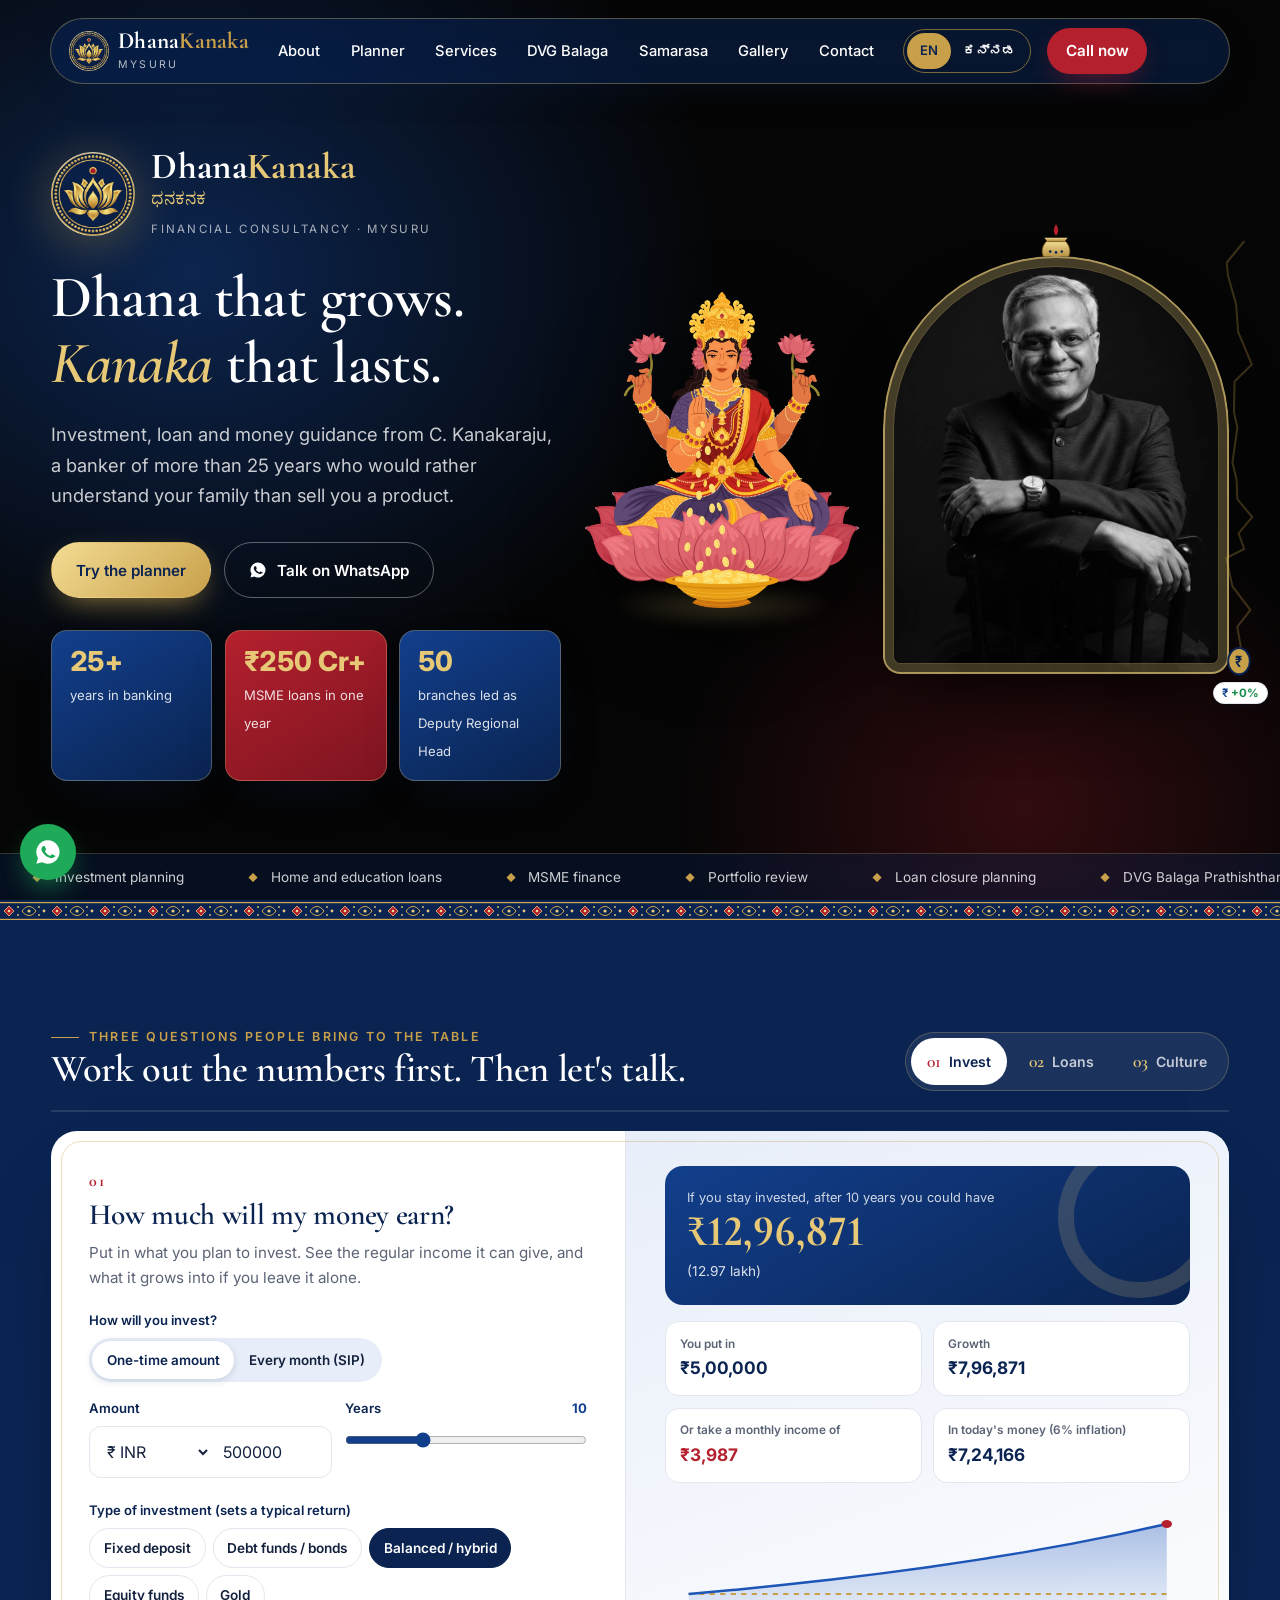
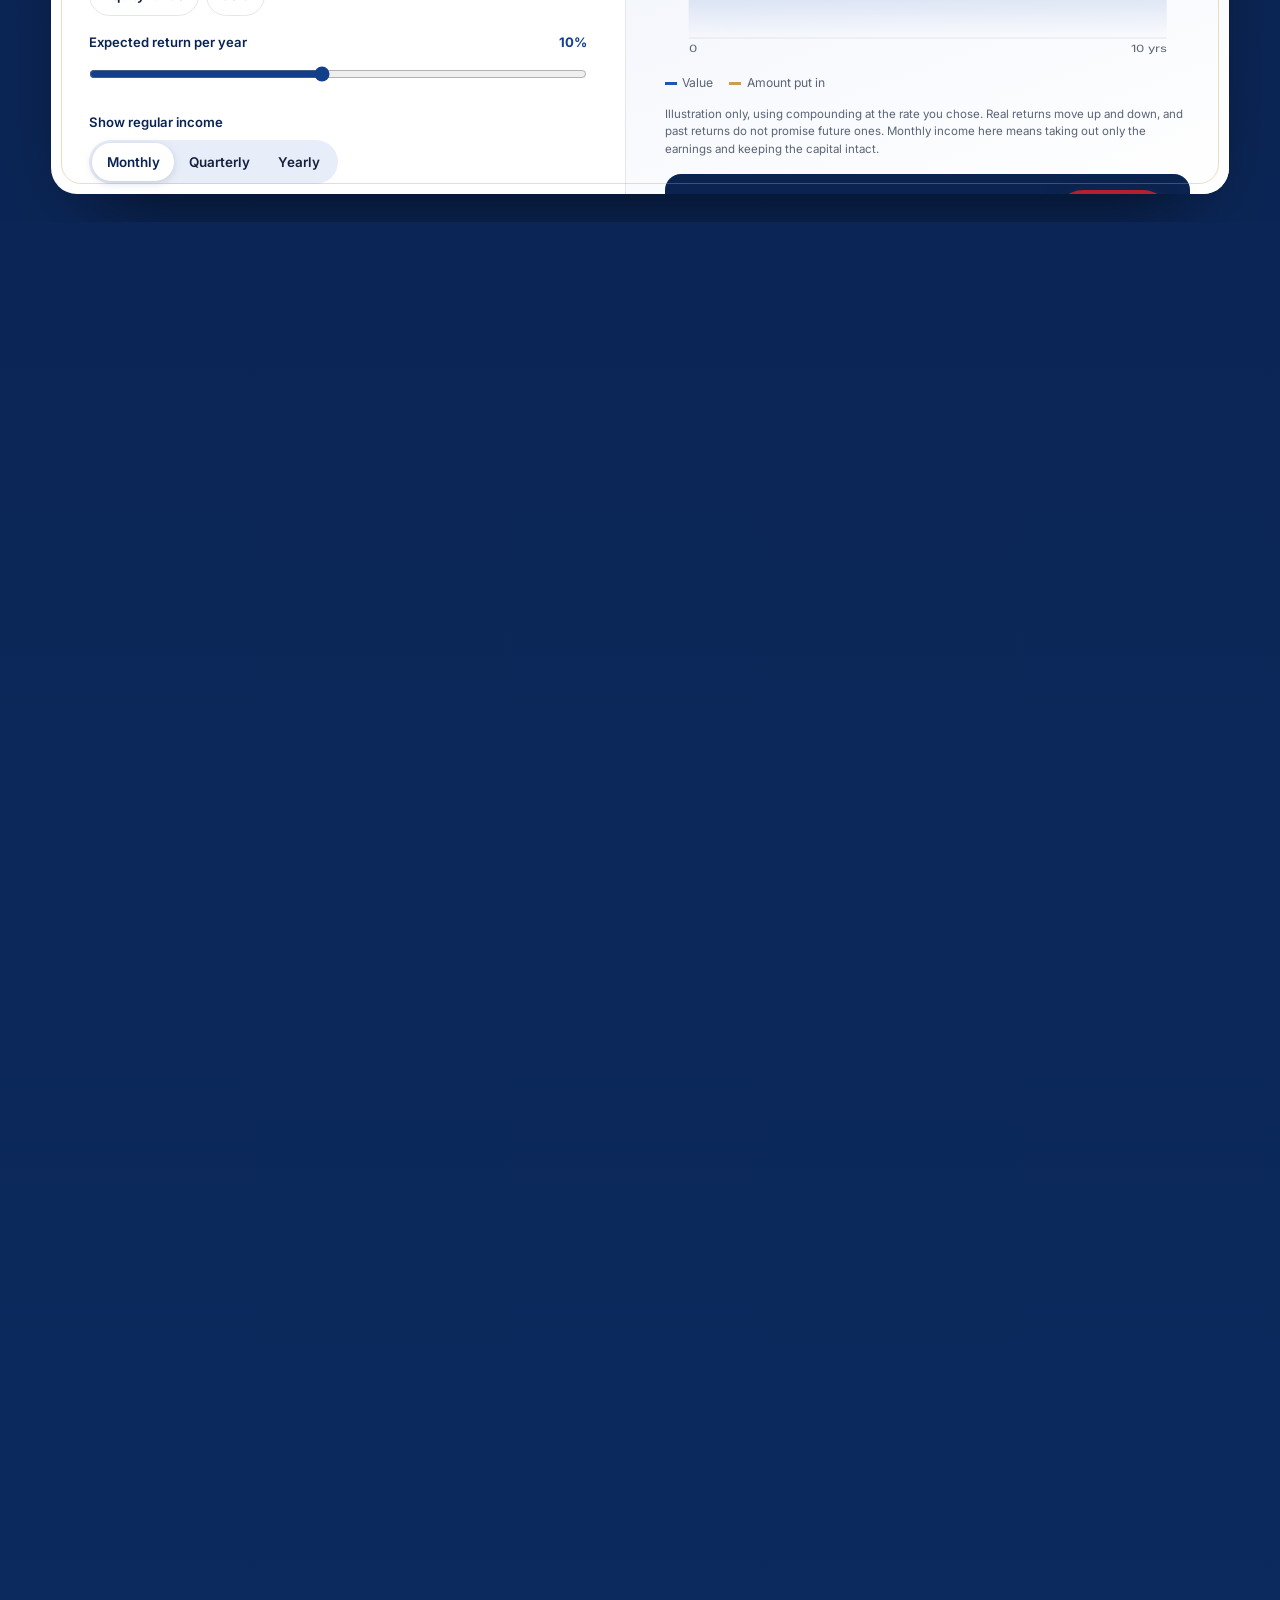
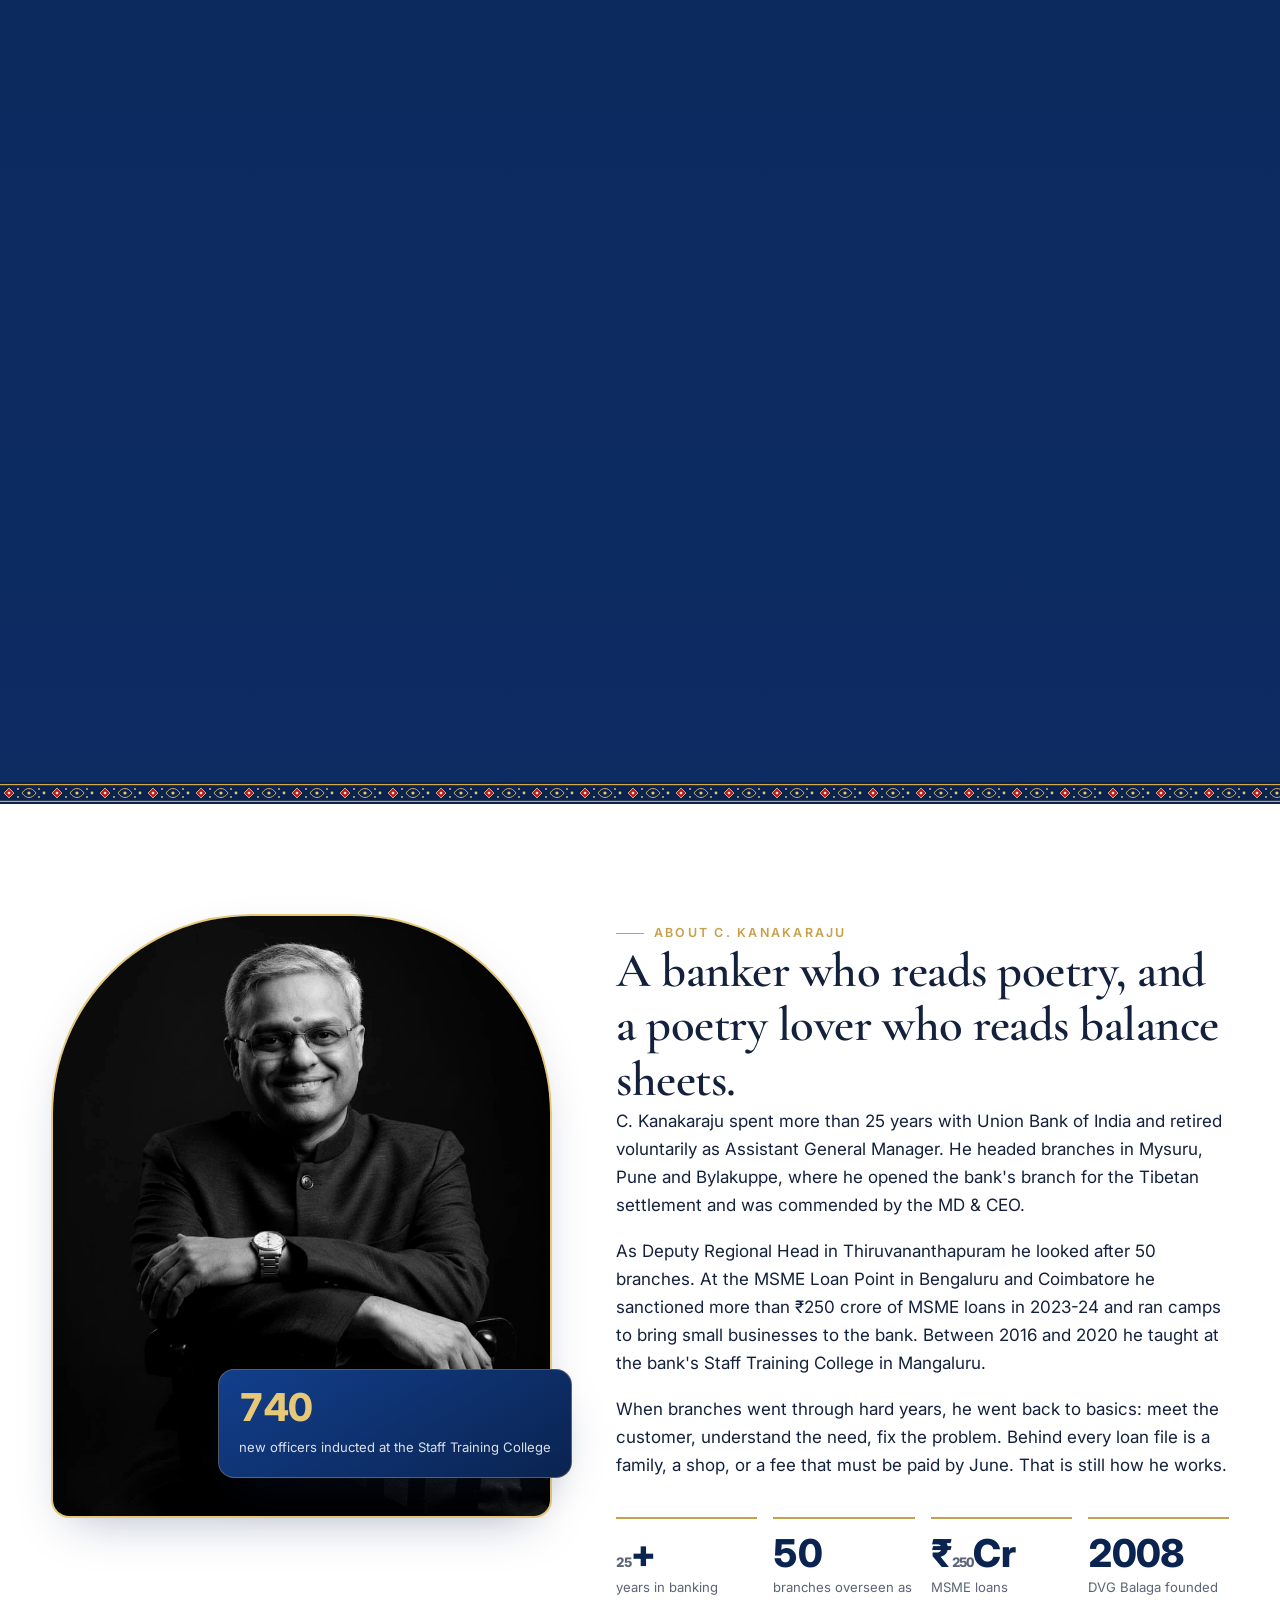
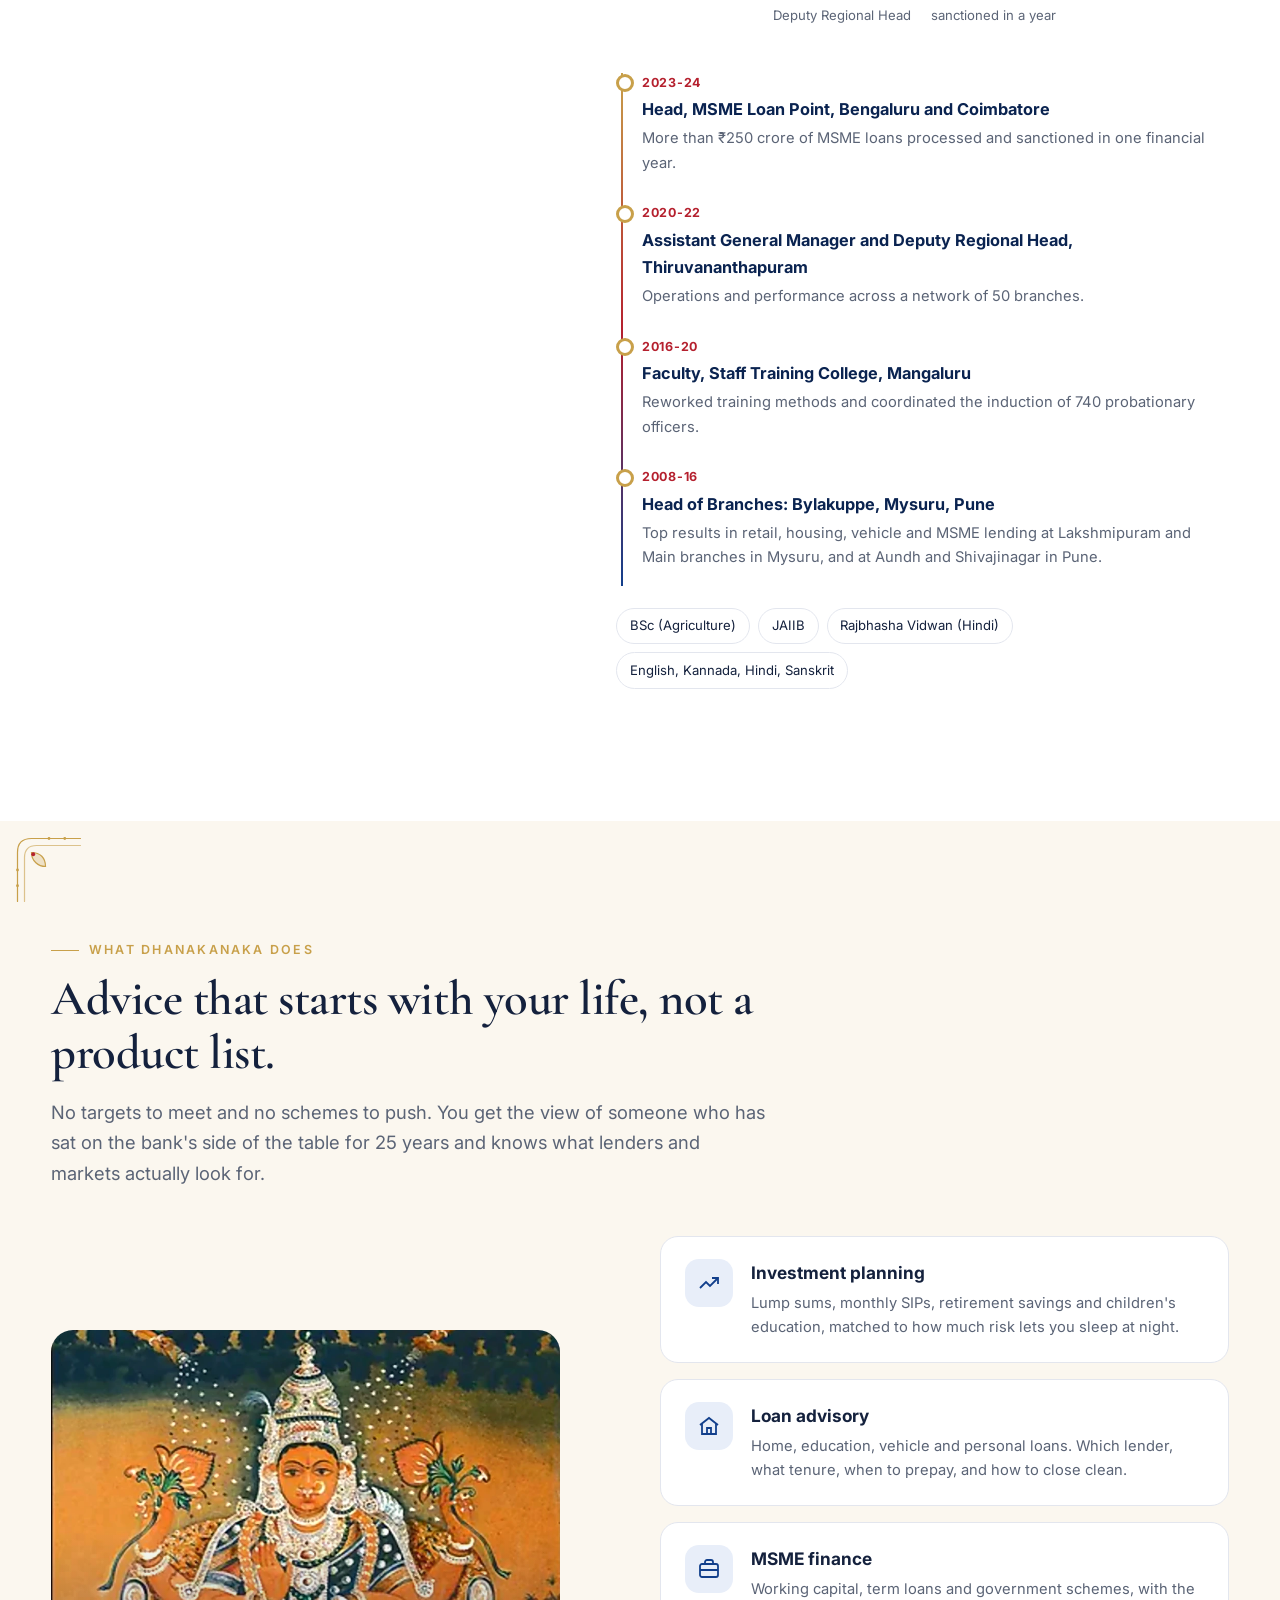
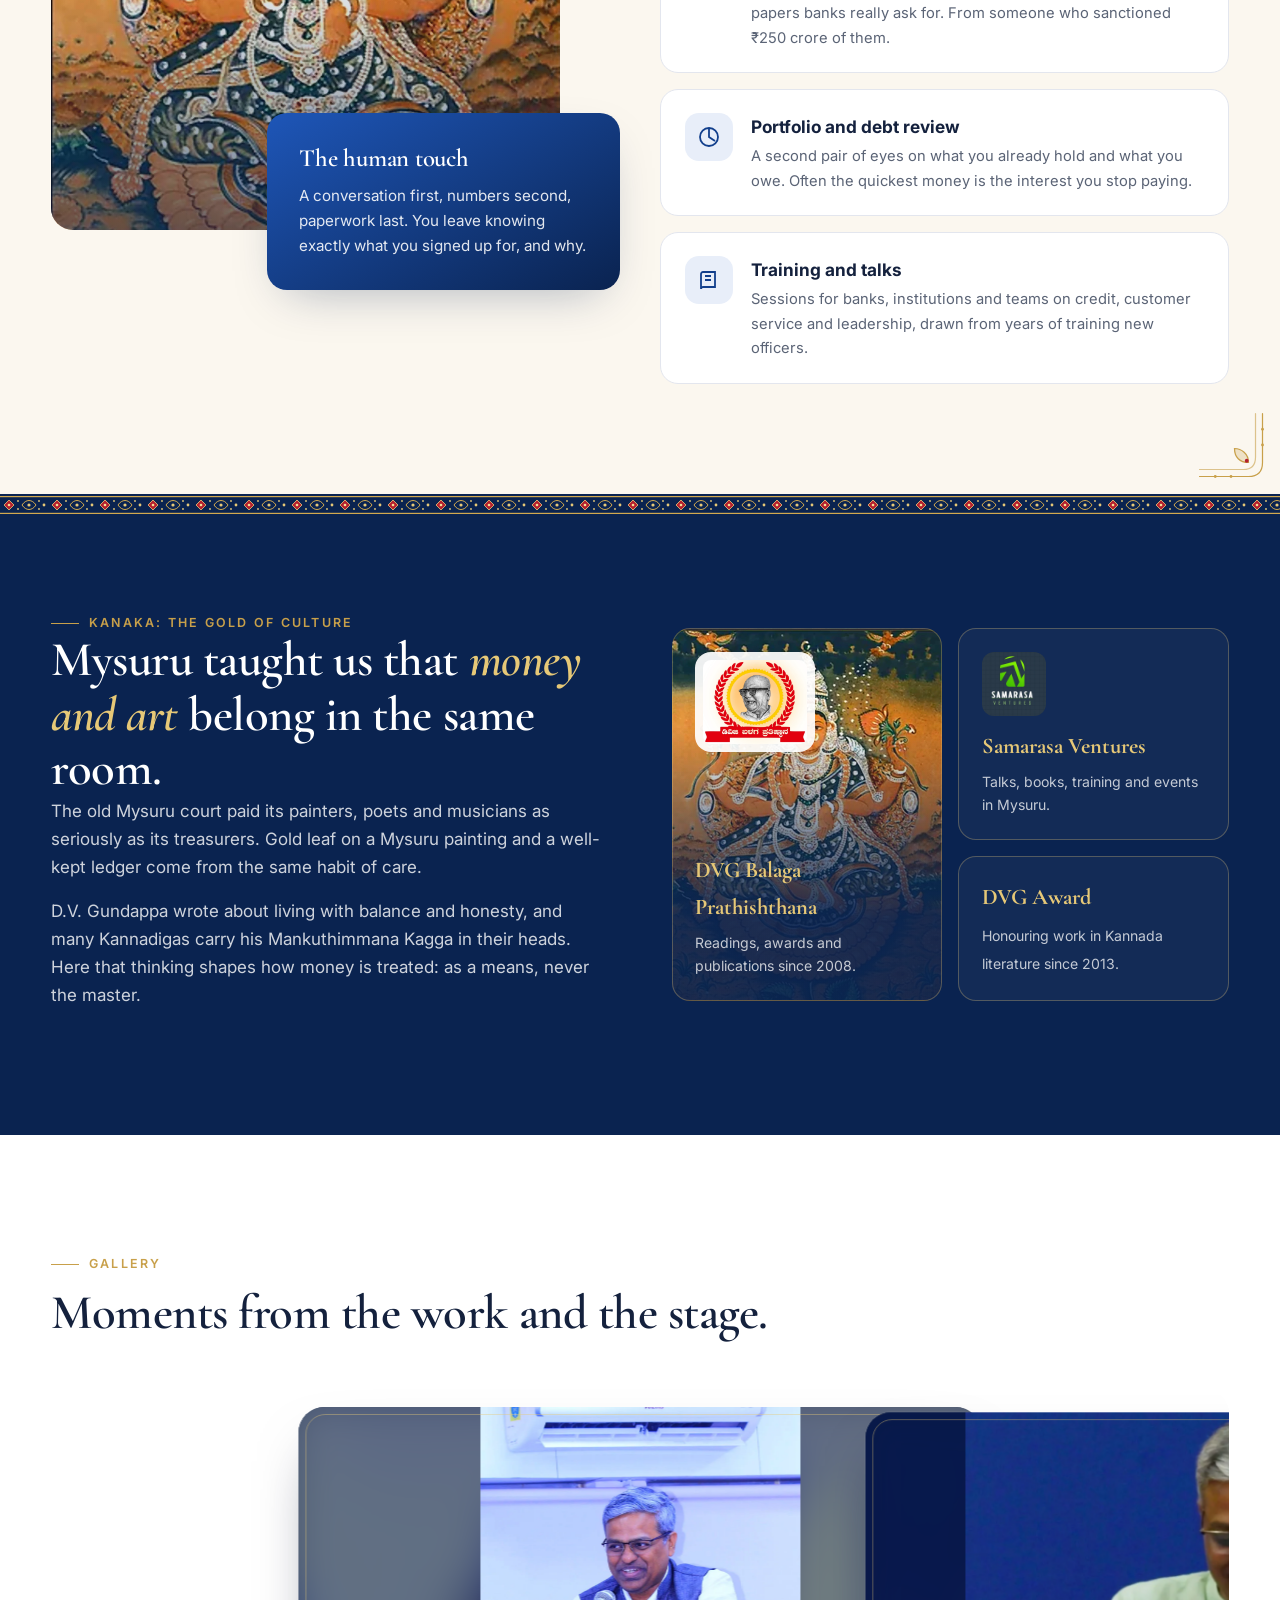
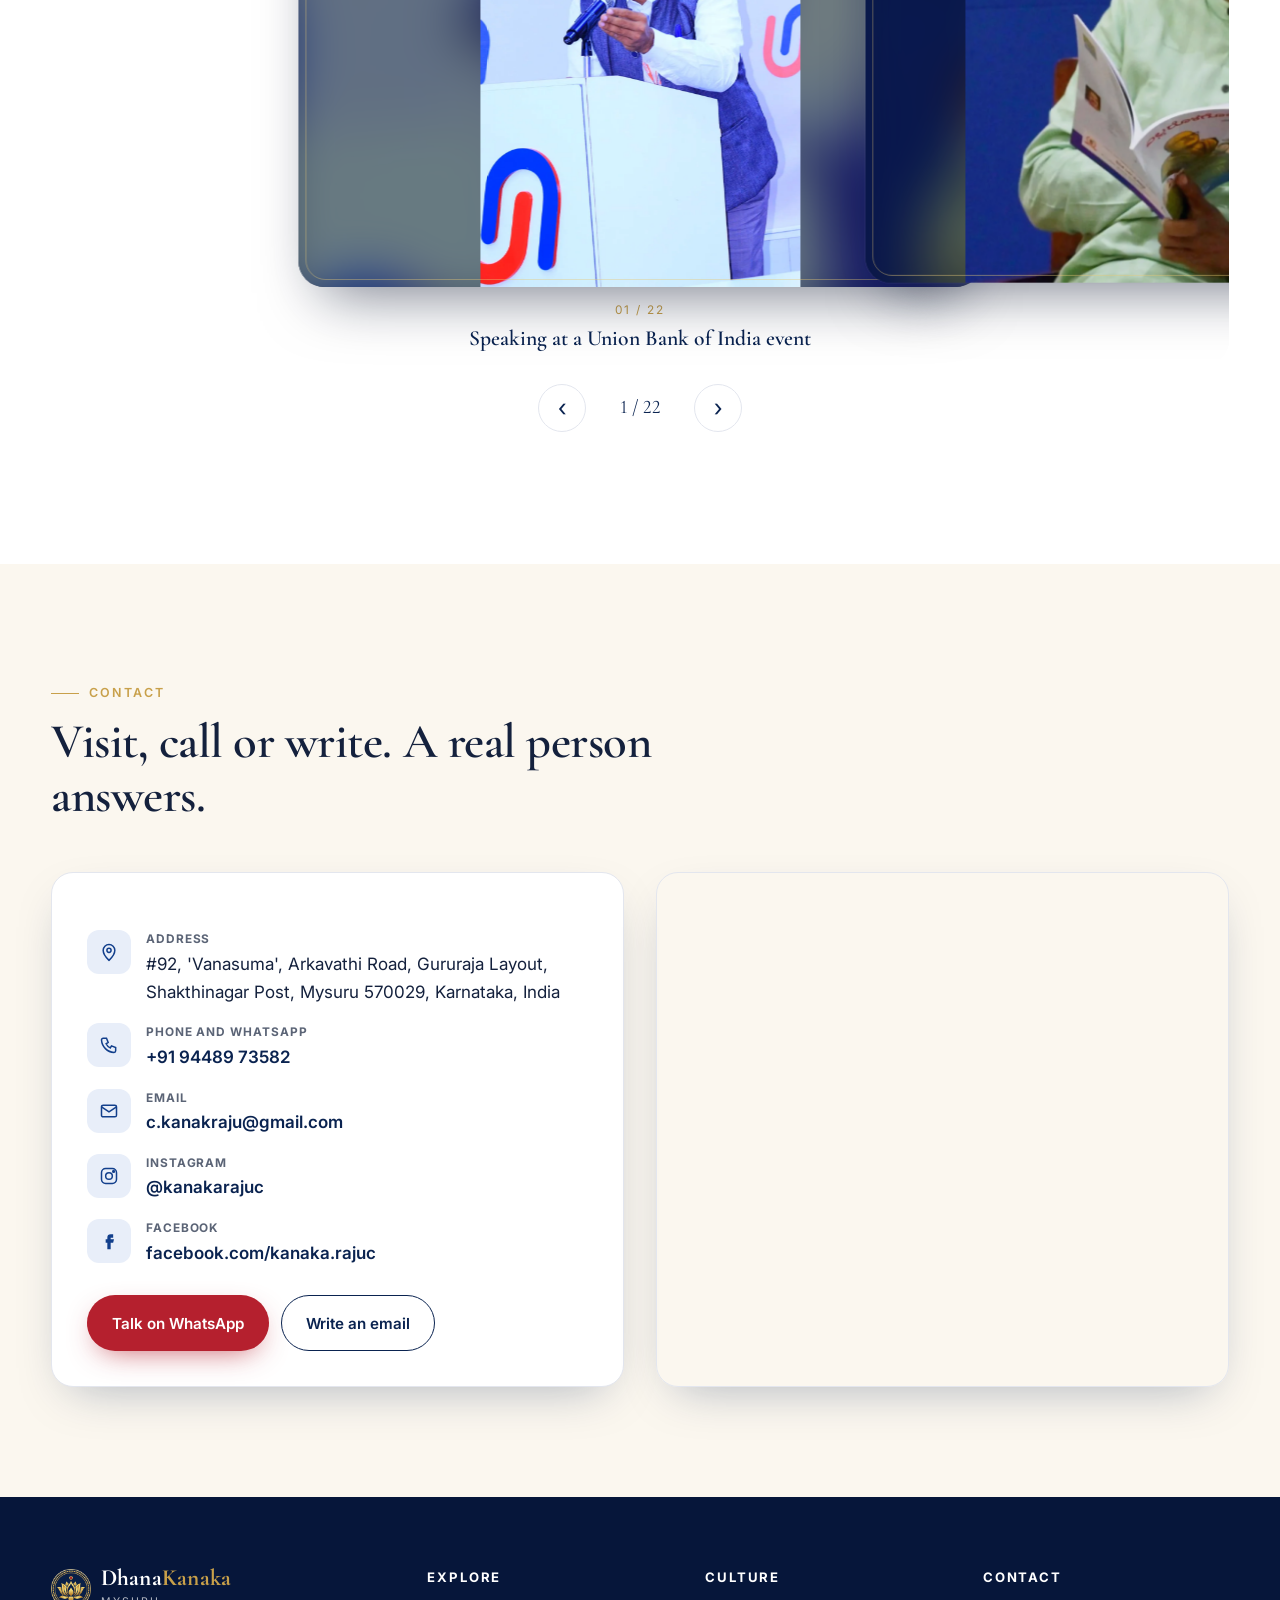
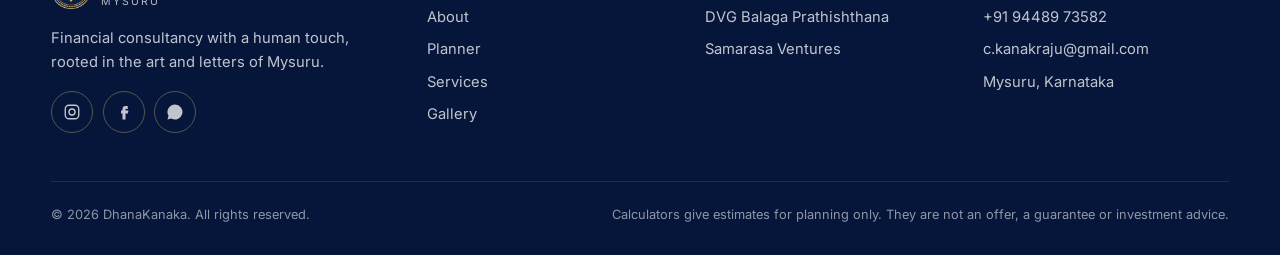
==== commit 1903ff25: "Start coin rain at Lakshmi's raised right palm; keep coin layer in sync with hero size Co-Authored-B" ====
--- a/index.html
+++ b/index.html
@@ -87,7 +87,7 @@
       </div>
     </div>
     <div class="hero-lakshmi rv" data-d="2">
-      <img id="lakshmiHero" src="assets/img/lakshmi-hero.webp" alt="Goddess Lakshmi seated on a lotus, gold coins flowing from her hand" width="954" height="1100" data-hx="0.423" data-hy="0.431">
+      <img id="lakshmiHero" src="assets/img/lakshmi-hero.webp" alt="Goddess Lakshmi seated on a lotus, gold coins flowing from her hand" width="954" height="1100" data-hx="0.415" data-hy="0.455">
     </div>
     <div class="hero-portrait rv" data-d="3">
       <img class="finial" src="assets/img/finial.svg" alt="" aria-hidden="true">
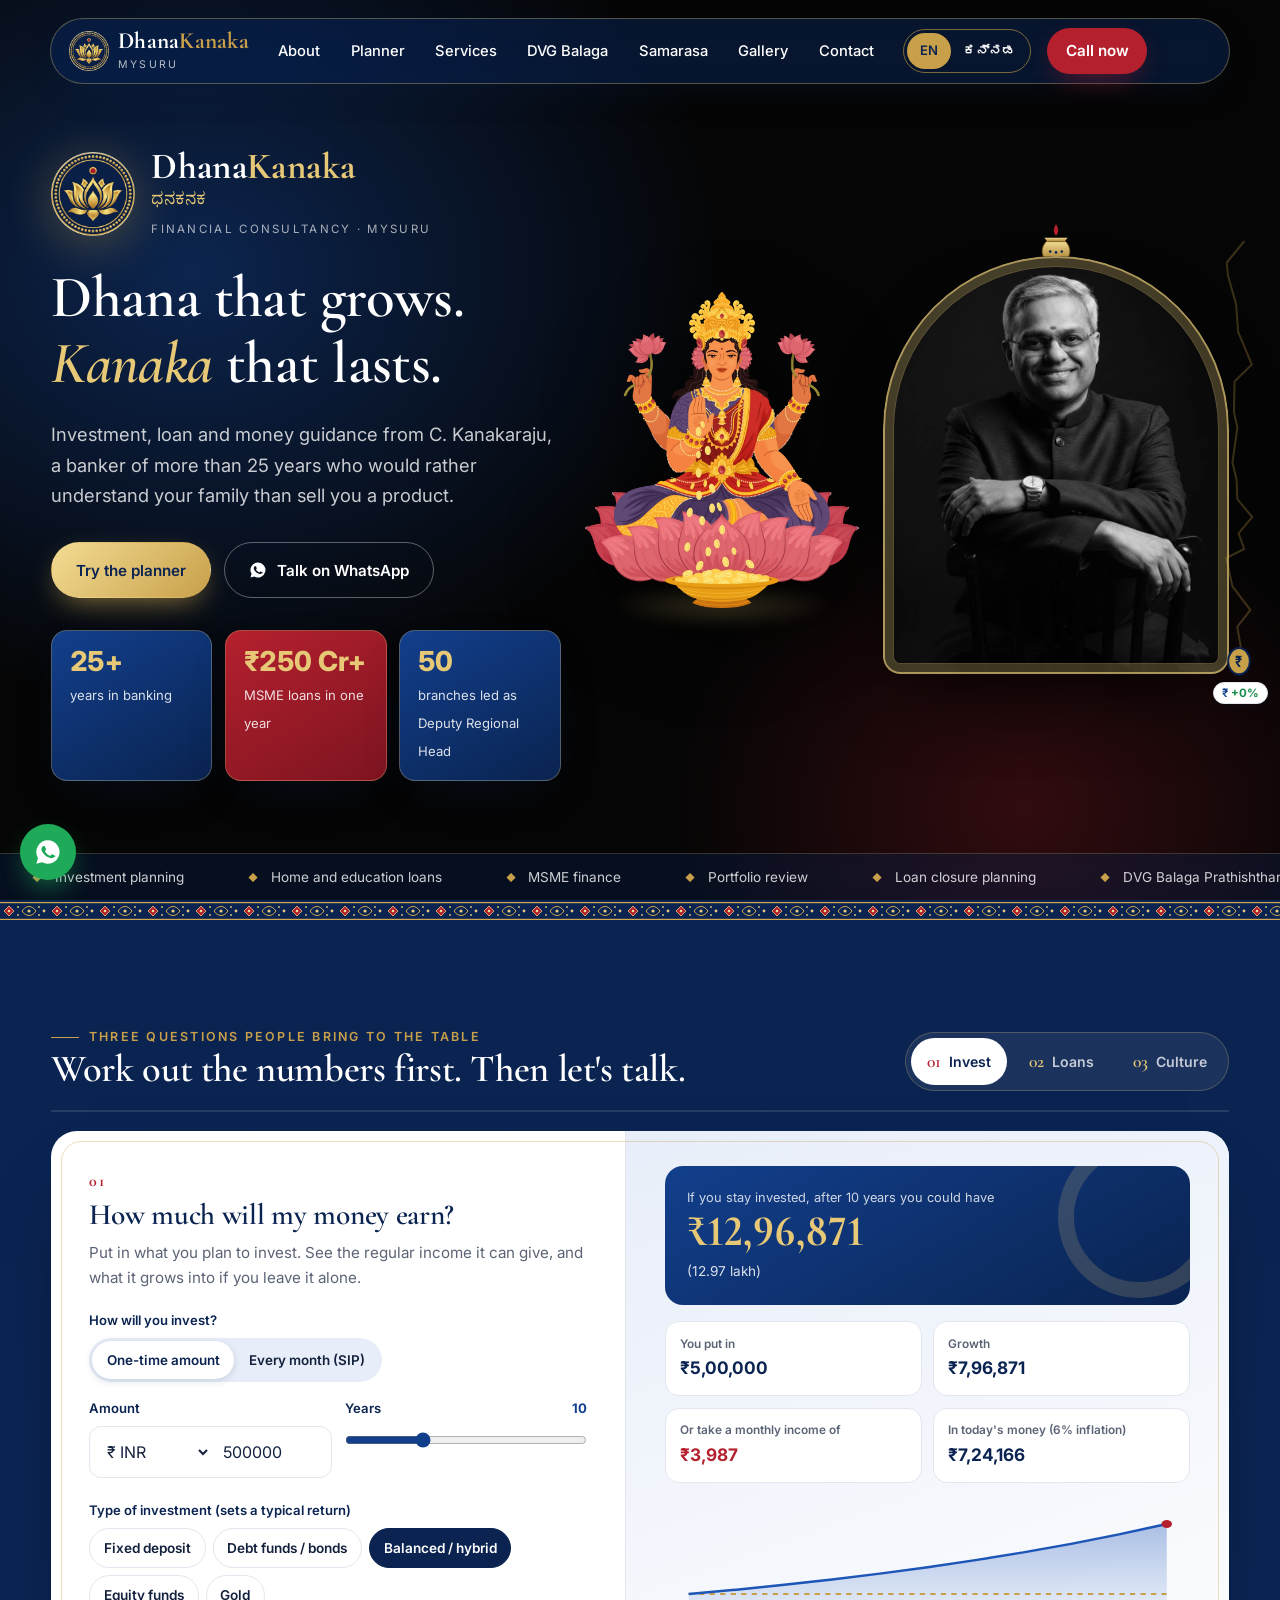
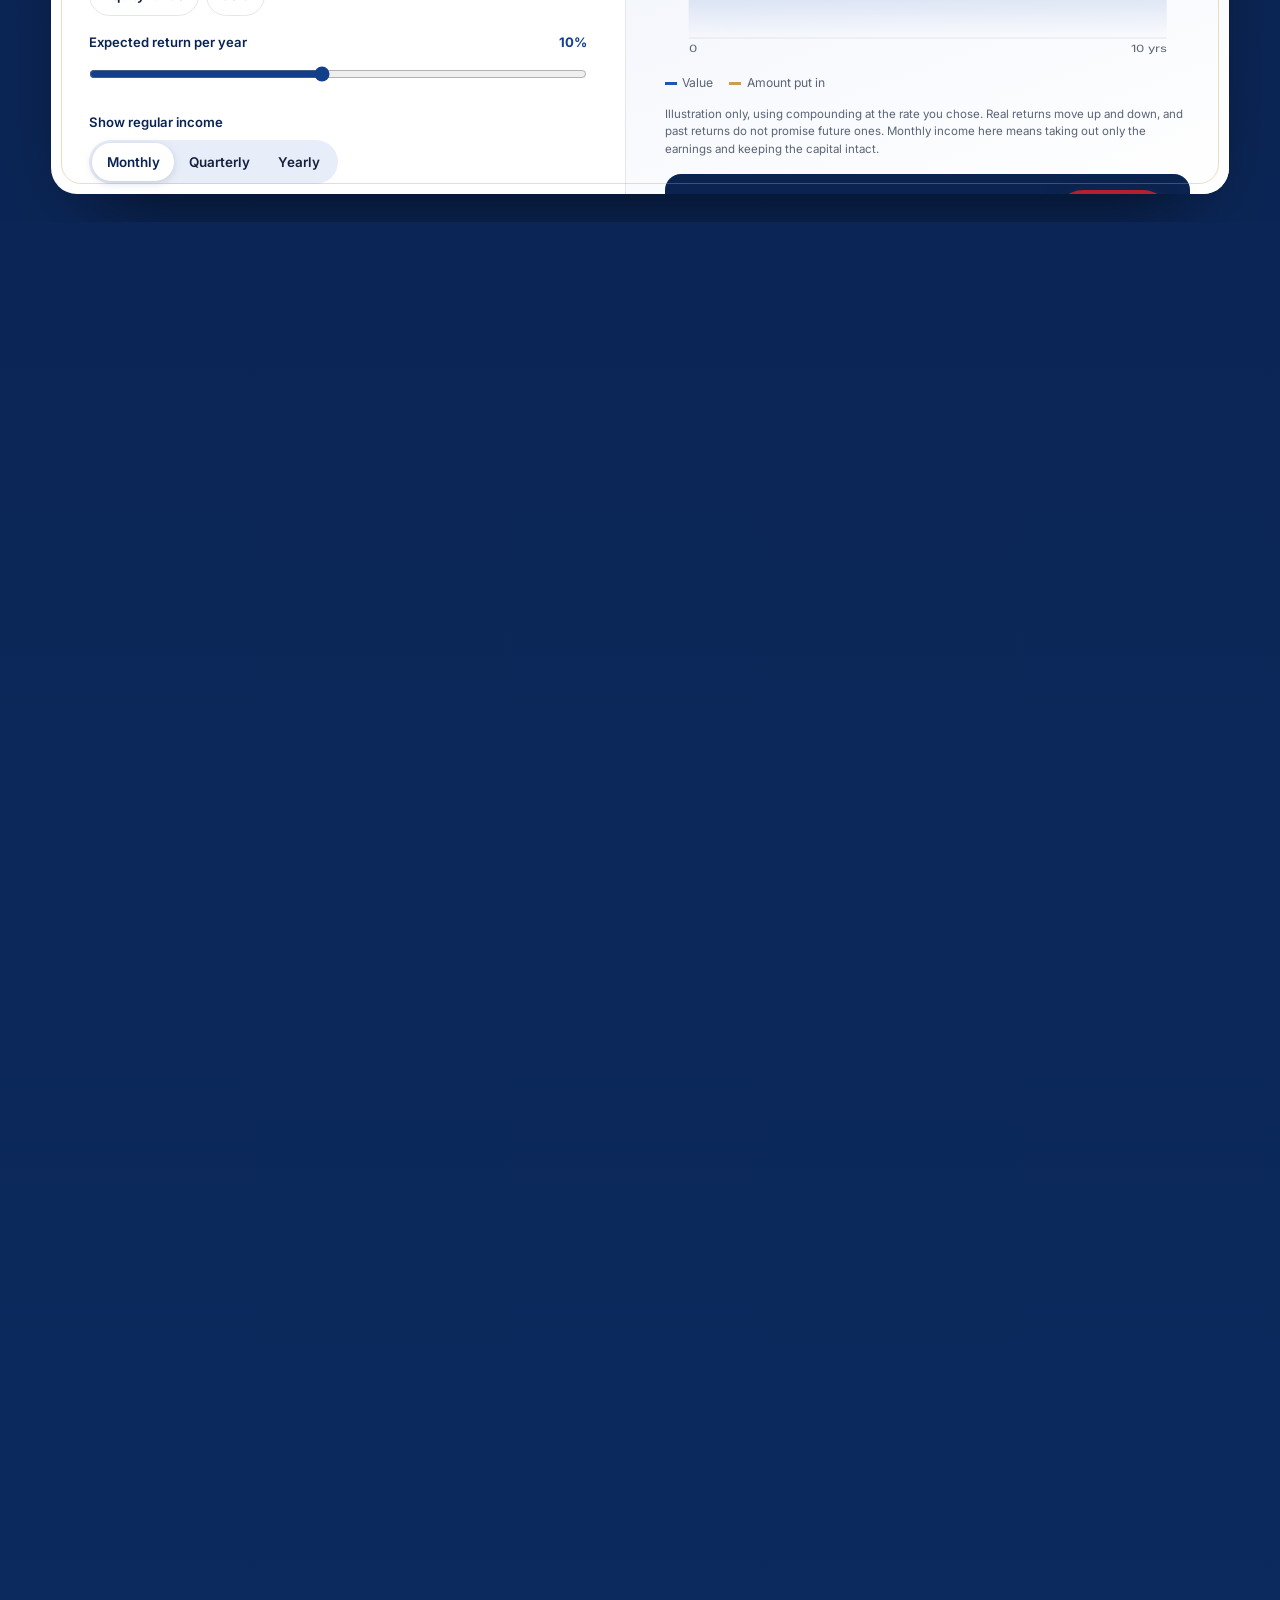
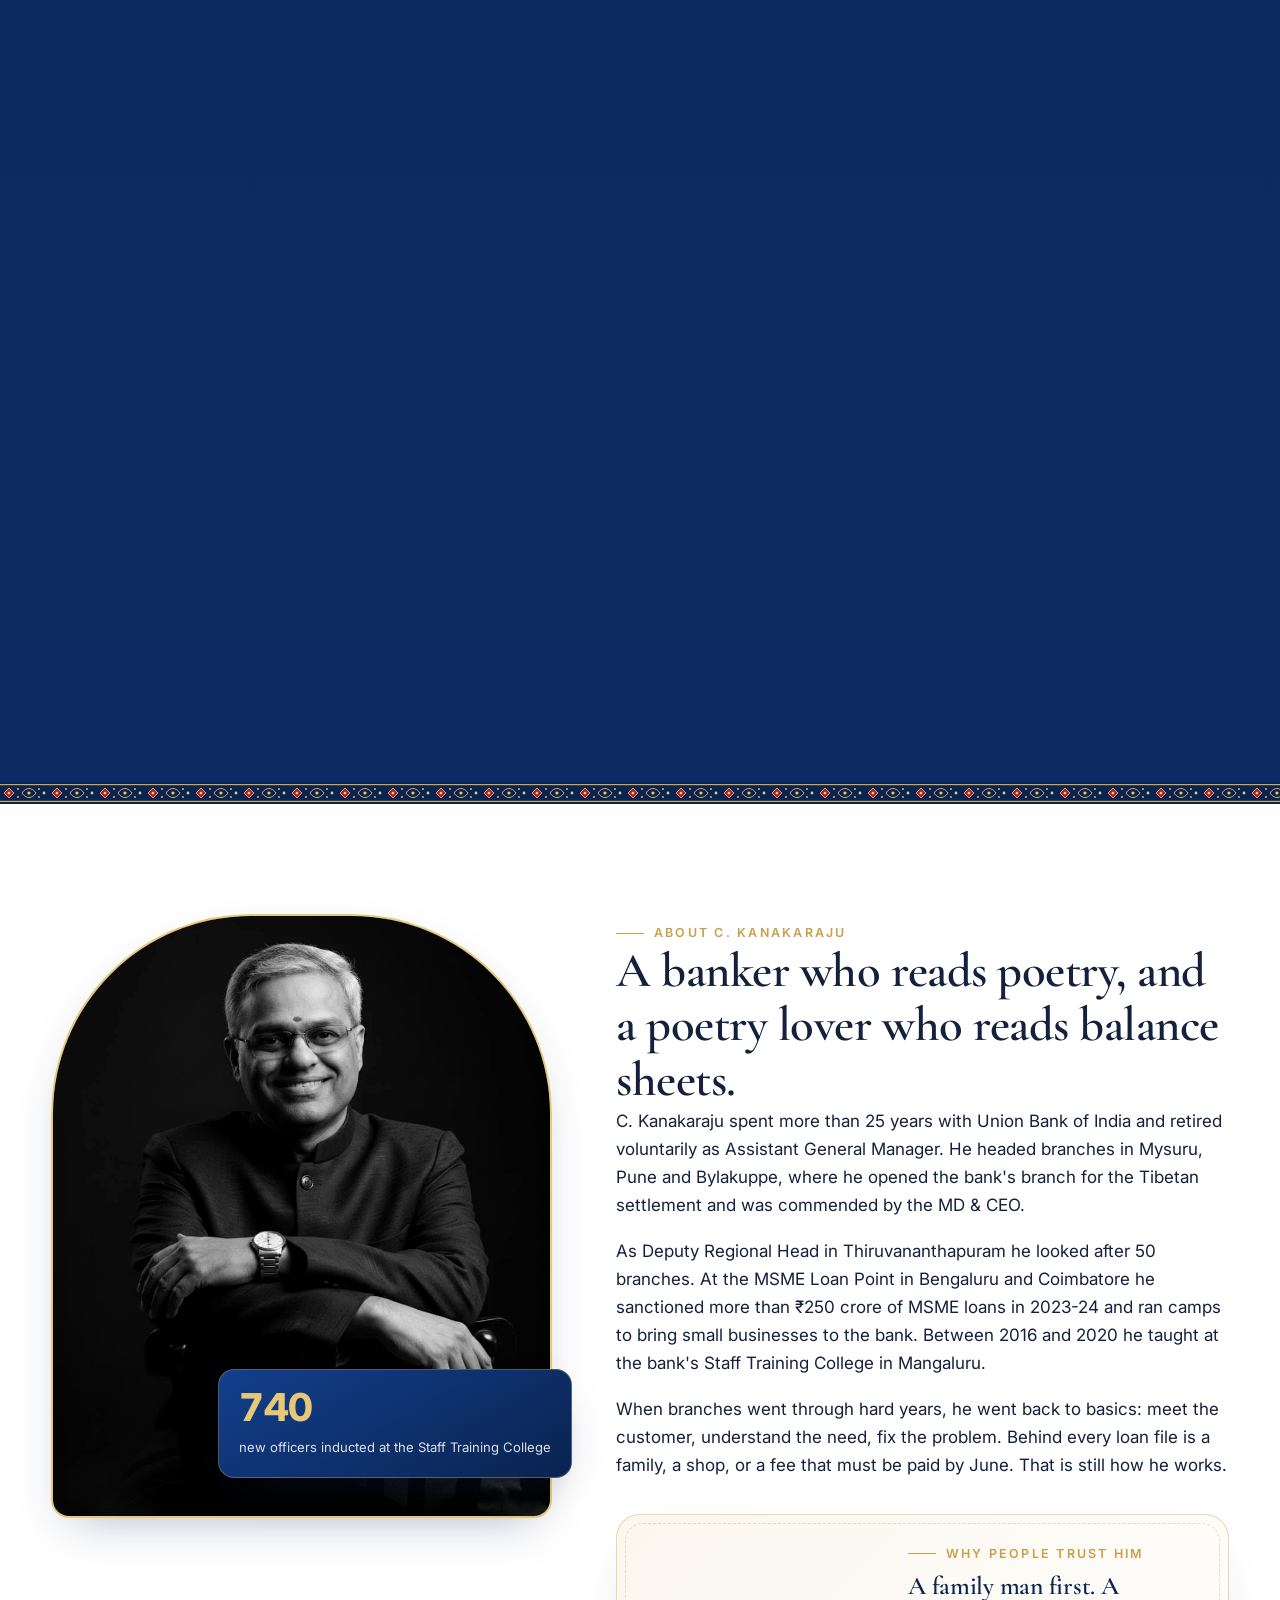
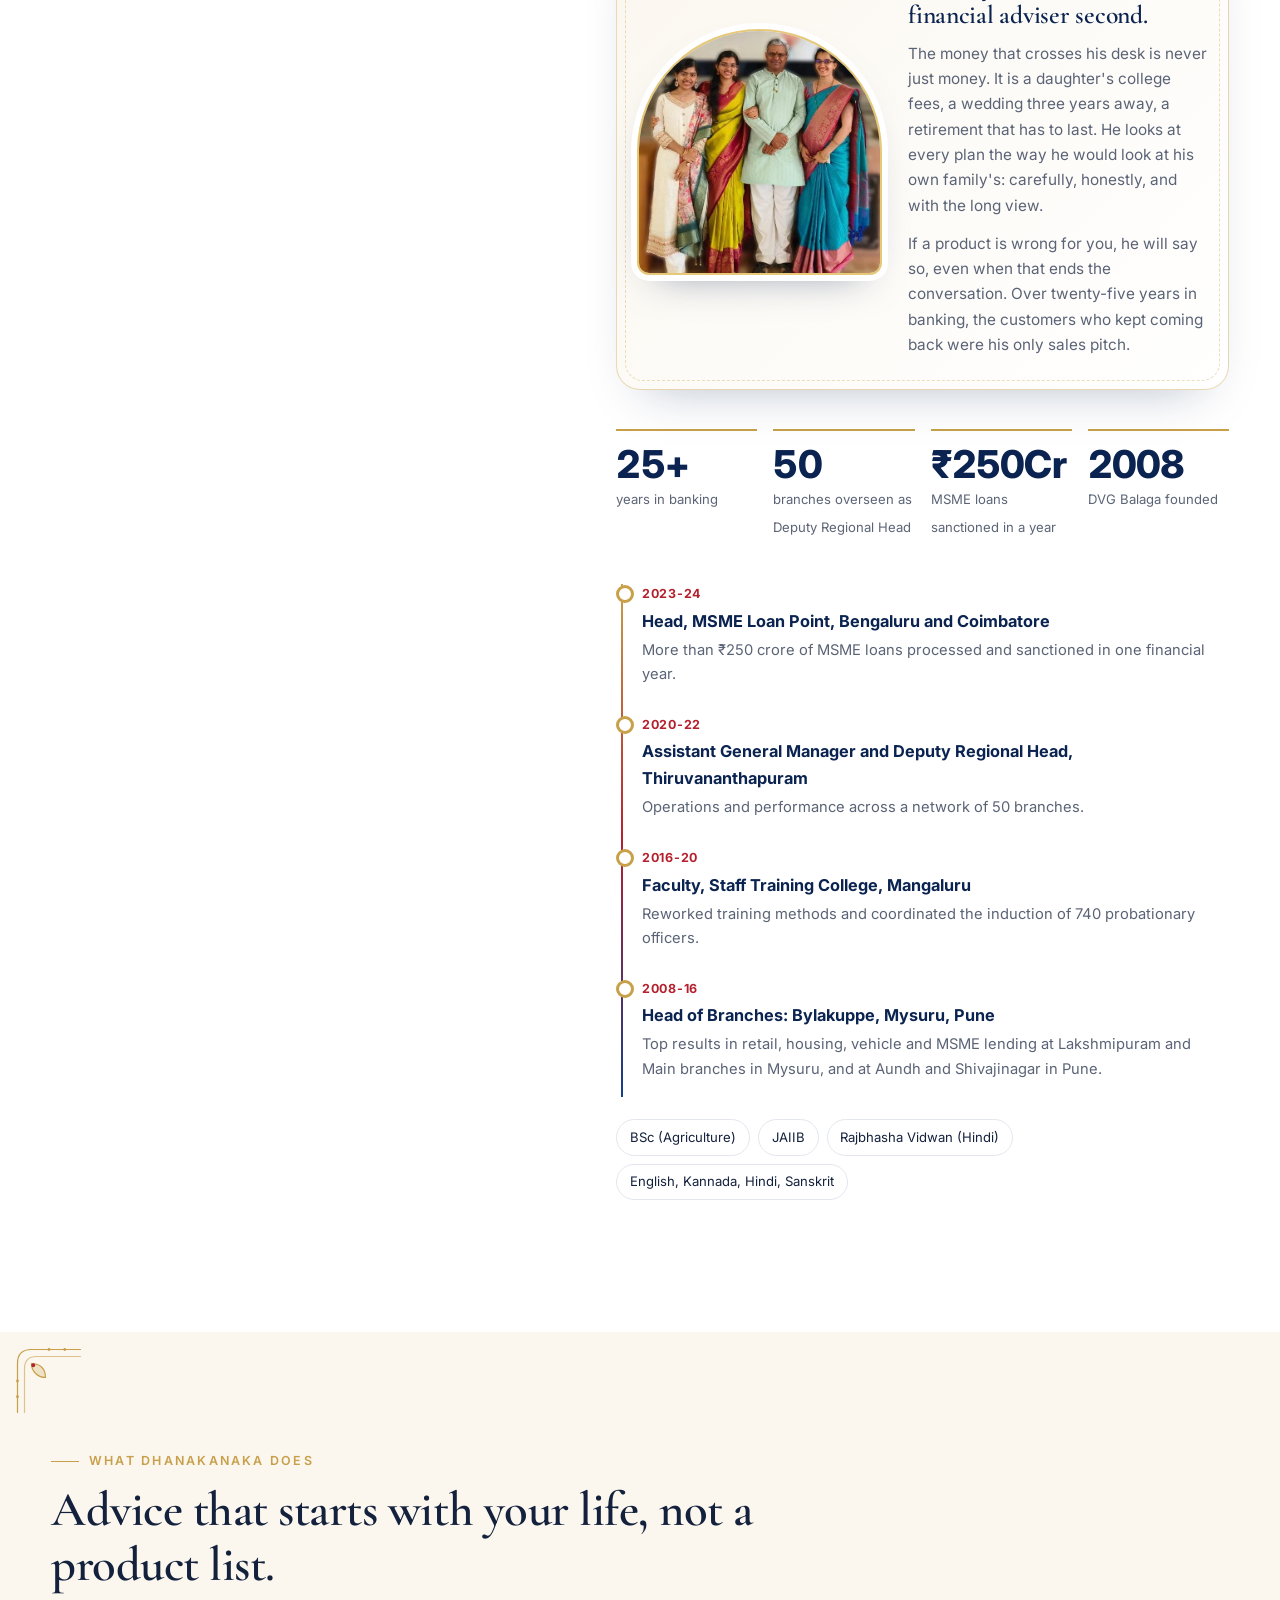
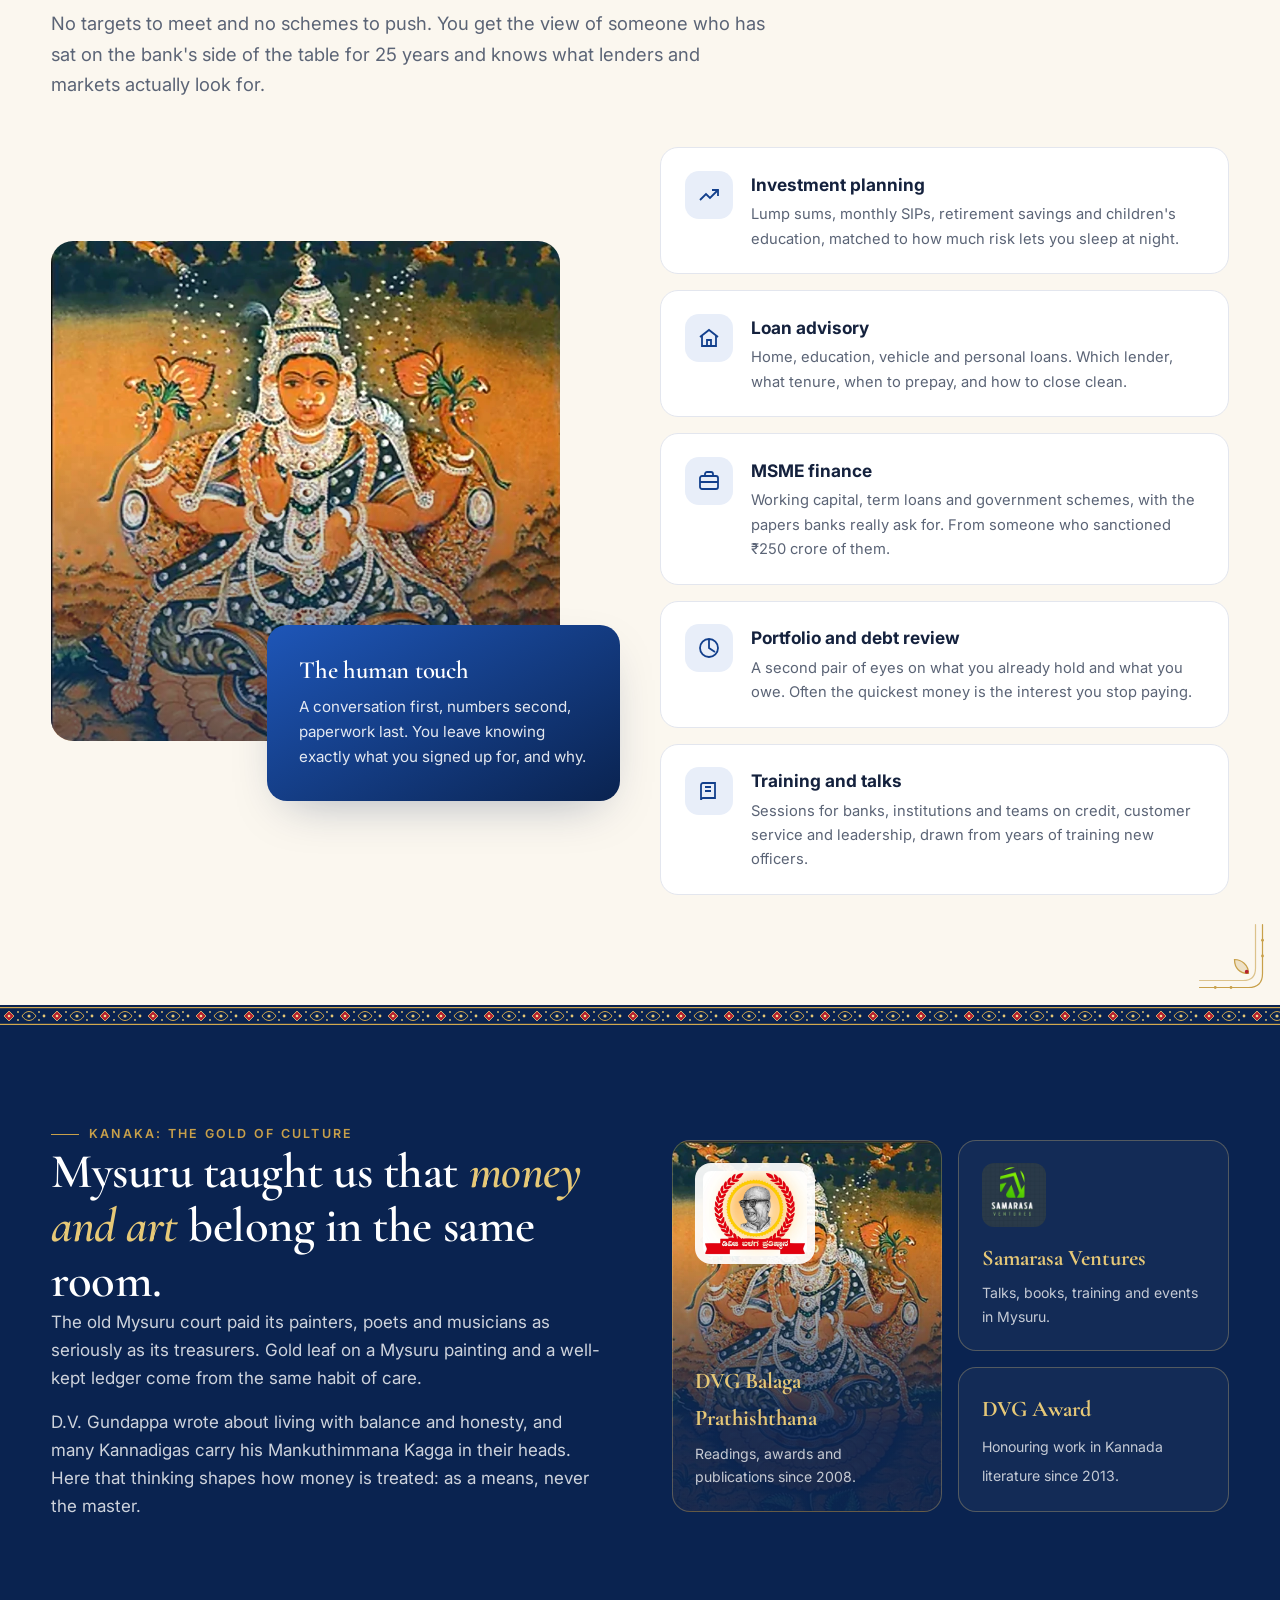
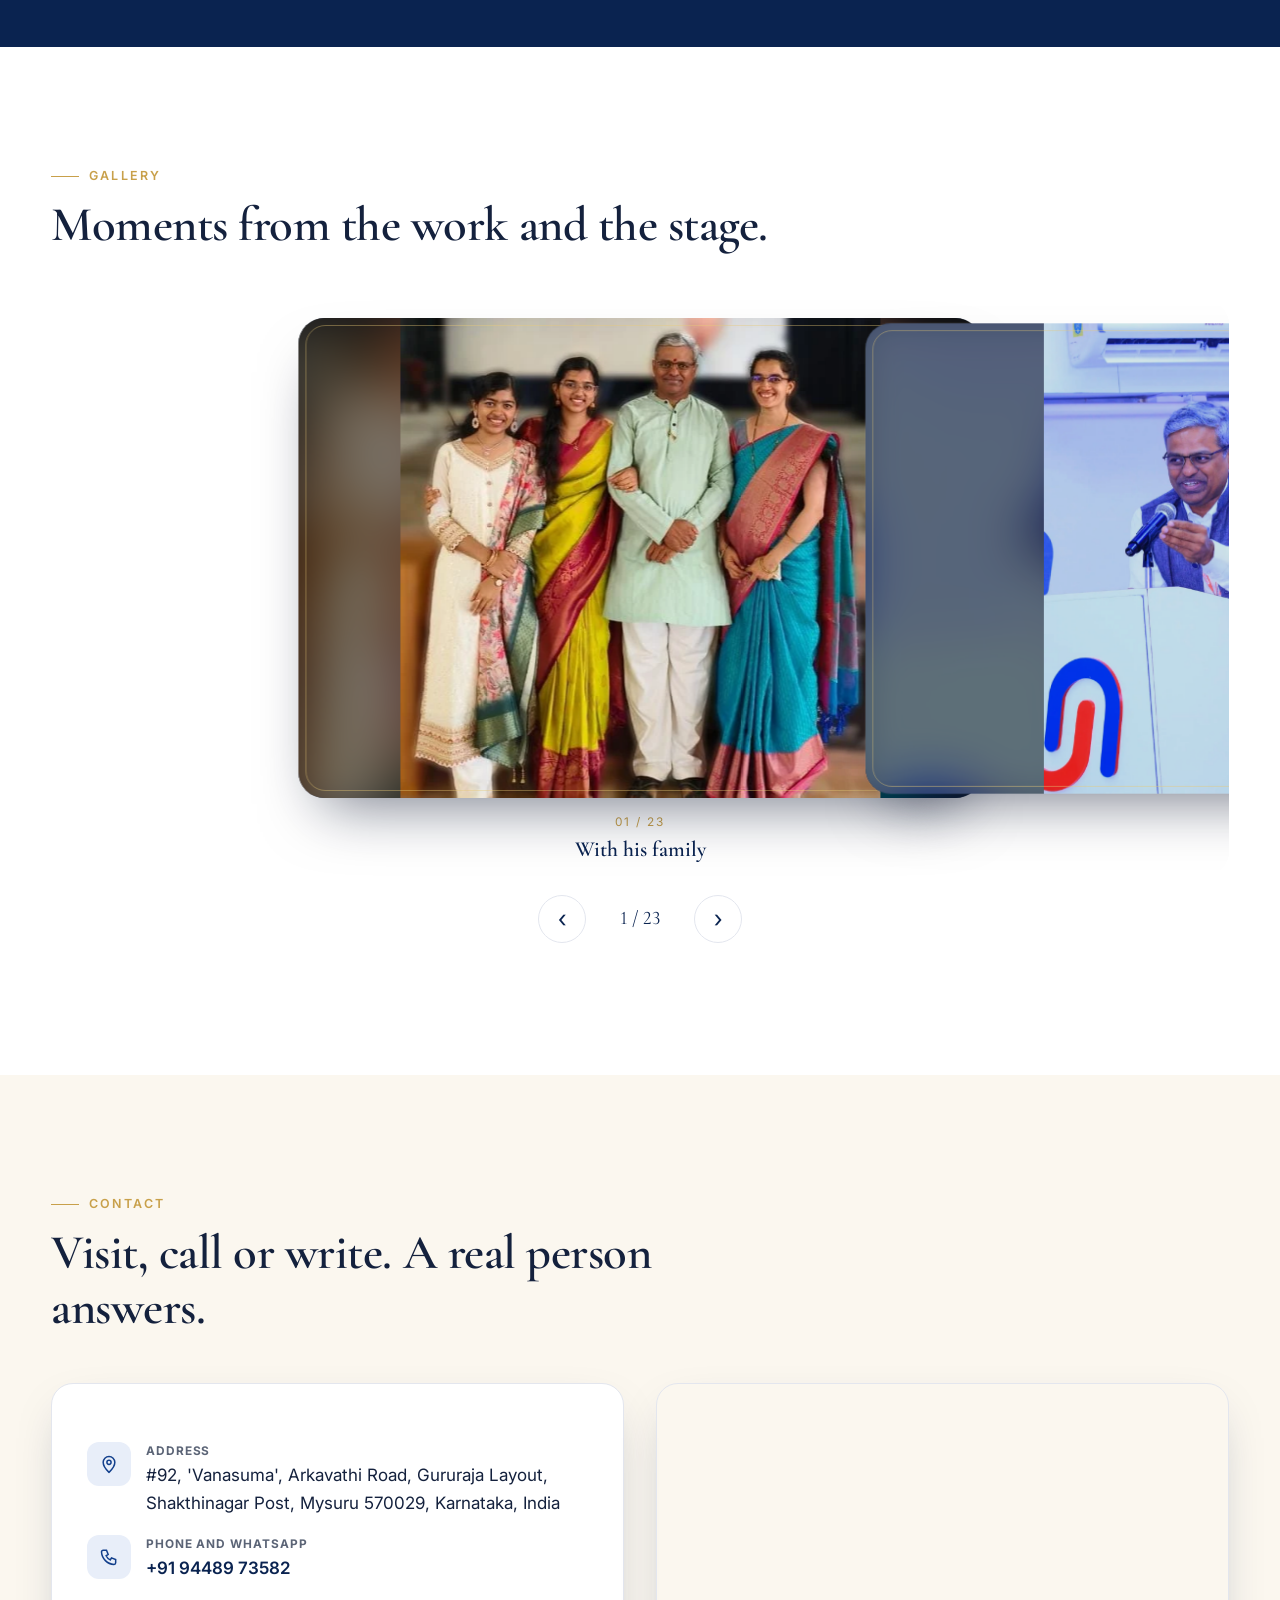
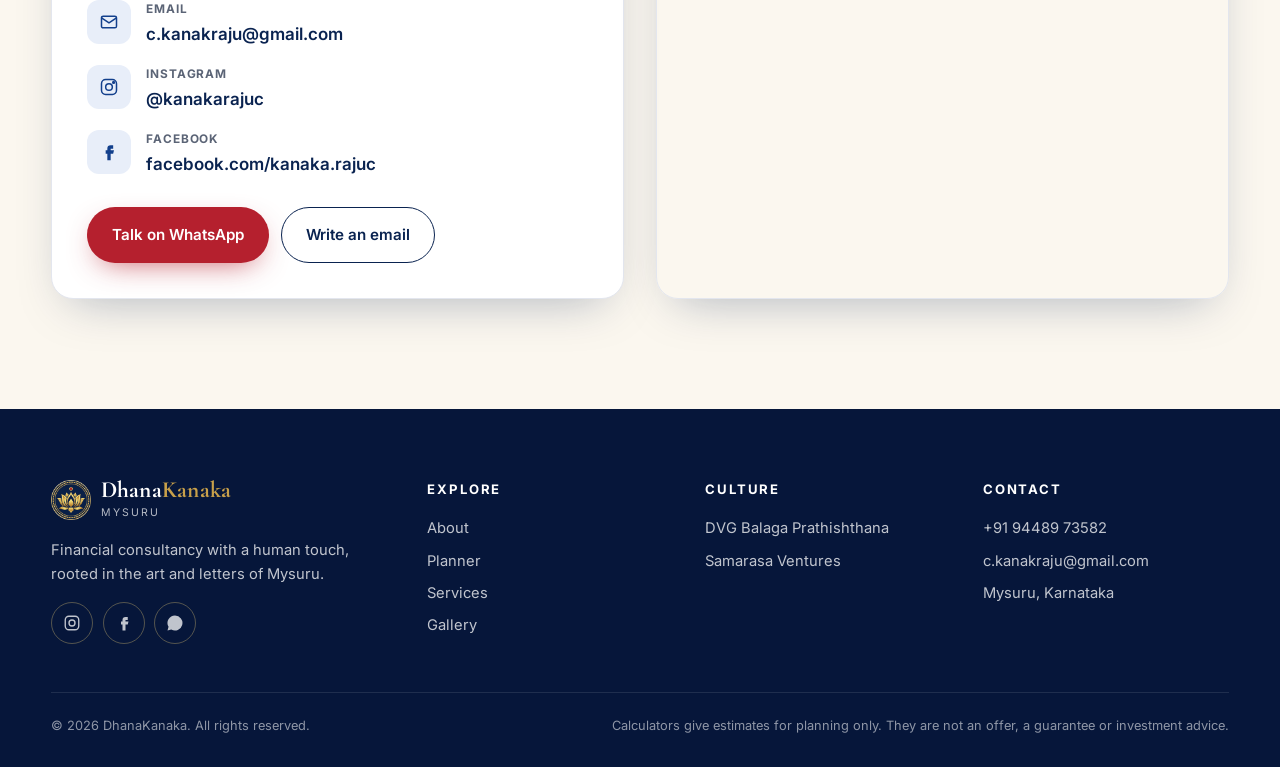
==== commit 391271c1: "Add family photo to gallery and a trust panel in About Co-Authored-By: Claude Opus 5.5 <noreply@anth" ====
--- a/index.html
+++ b/index.html
@@ -320,6 +320,15 @@
         <p data-i18n="ab2">As Deputy Regional Head in Thiruvananthapuram he looked after 50 branches. At the MSME Loan Point in Bengaluru and Coimbatore he sanctioned more than ₹250 crore of MSME loans in 2023-24 and ran camps to bring small businesses to the bank. Between 2016 and 2020 he taught at the bank's Staff Training College in Mangaluru.</p>
         <p data-i18n="ab3">When branches went through hard years, he went back to basics: meet the customer, understand the need, fix the problem. Behind every loan file is a family, a shop, or a fee that must be paid by June. That is still how he works.</p>
       </div>
+      <figure class="trust rv" data-d="3">
+        <div class="trust-img"><img src="assets/gallery/family.webp" alt="C. Kanakaraju with his family" width="579" height="579" loading="lazy"></div>
+        <figcaption>
+          <span class="eyebrow" data-i18n="trEy">Why people trust him</span>
+          <h3 data-i18n="trH">A family man first. A financial adviser second.</h3>
+          <p data-i18n="trP1">The money that crosses his desk is never just money. It is a daughter's college fees, a wedding three years away, a retirement that has to last. He looks at every plan the way he would look at his own family's: carefully, honestly, and with the long view.</p>
+          <p data-i18n="trP2">If a product is wrong for you, he will say so, even when that ends the conversation. Over twenty-five years in banking, the customers who kept coming back were his only sales pitch.</p>
+        </figcaption>
+      </figure>
       <div class="stats rv" data-d="3">
         <div class="stat"><b><span class="count" data-to="25">0</span>+</b><span data-i18n="s1">years in banking</span></div>
         <div class="stat"><b class="count" data-to="50">0</b><span data-i18n="s2">branches overseen as Deputy Regional Head</span></div>
--- a/css/style.css
+++ b/css/style.css
@@ -517,3 +517,13 @@
 .deck-cap b{font-family:var(--serif);font-size:1.35rem;font-weight:600;color:var(--navy)}
 html[lang="kn"] .deck-cap b{font-family:var(--kn-serif);font-size:1.12rem}
 @media (max-width:700px){.deck{height:470px}.deck-card{bottom:84px}}
+
+/* trust panel (family) */
+.trust{display:grid;grid-template-columns:minmax(0,.9fr) minmax(0,1.1fr);gap:1.6rem;align-items:center;margin:2.2rem 0 .5rem;padding:1.2rem;border-radius:24px;background:linear-gradient(135deg,var(--ivory),#fff);border:1px solid rgba(200,160,74,.4);box-shadow:0 24px 50px -30px rgba(10,35,80,.35);position:relative}
+.trust::before{content:"";position:absolute;inset:8px;border:1px dashed rgba(200,160,74,.35);border-radius:18px;pointer-events:none}
+.trust-img{border-radius:160px 160px 16px 16px;overflow:hidden;border:2px solid var(--gold-2);box-shadow:0 0 0 6px #fff,0 18px 40px -20px rgba(10,35,80,.5)}
+.trust-img img{width:100%;aspect-ratio:1/1;object-fit:cover}
+.trust h3{font-size:1.6rem;color:var(--navy);margin:.5rem 0 .7rem}
+.trust p{font-size:.96rem;color:var(--muted);margin-bottom:.8rem}
+@media (max-width:640px){.trust{grid-template-columns:1fr}.trust-img{max-width:300px}}
+.stat b span{font-size:inherit!important;color:inherit}
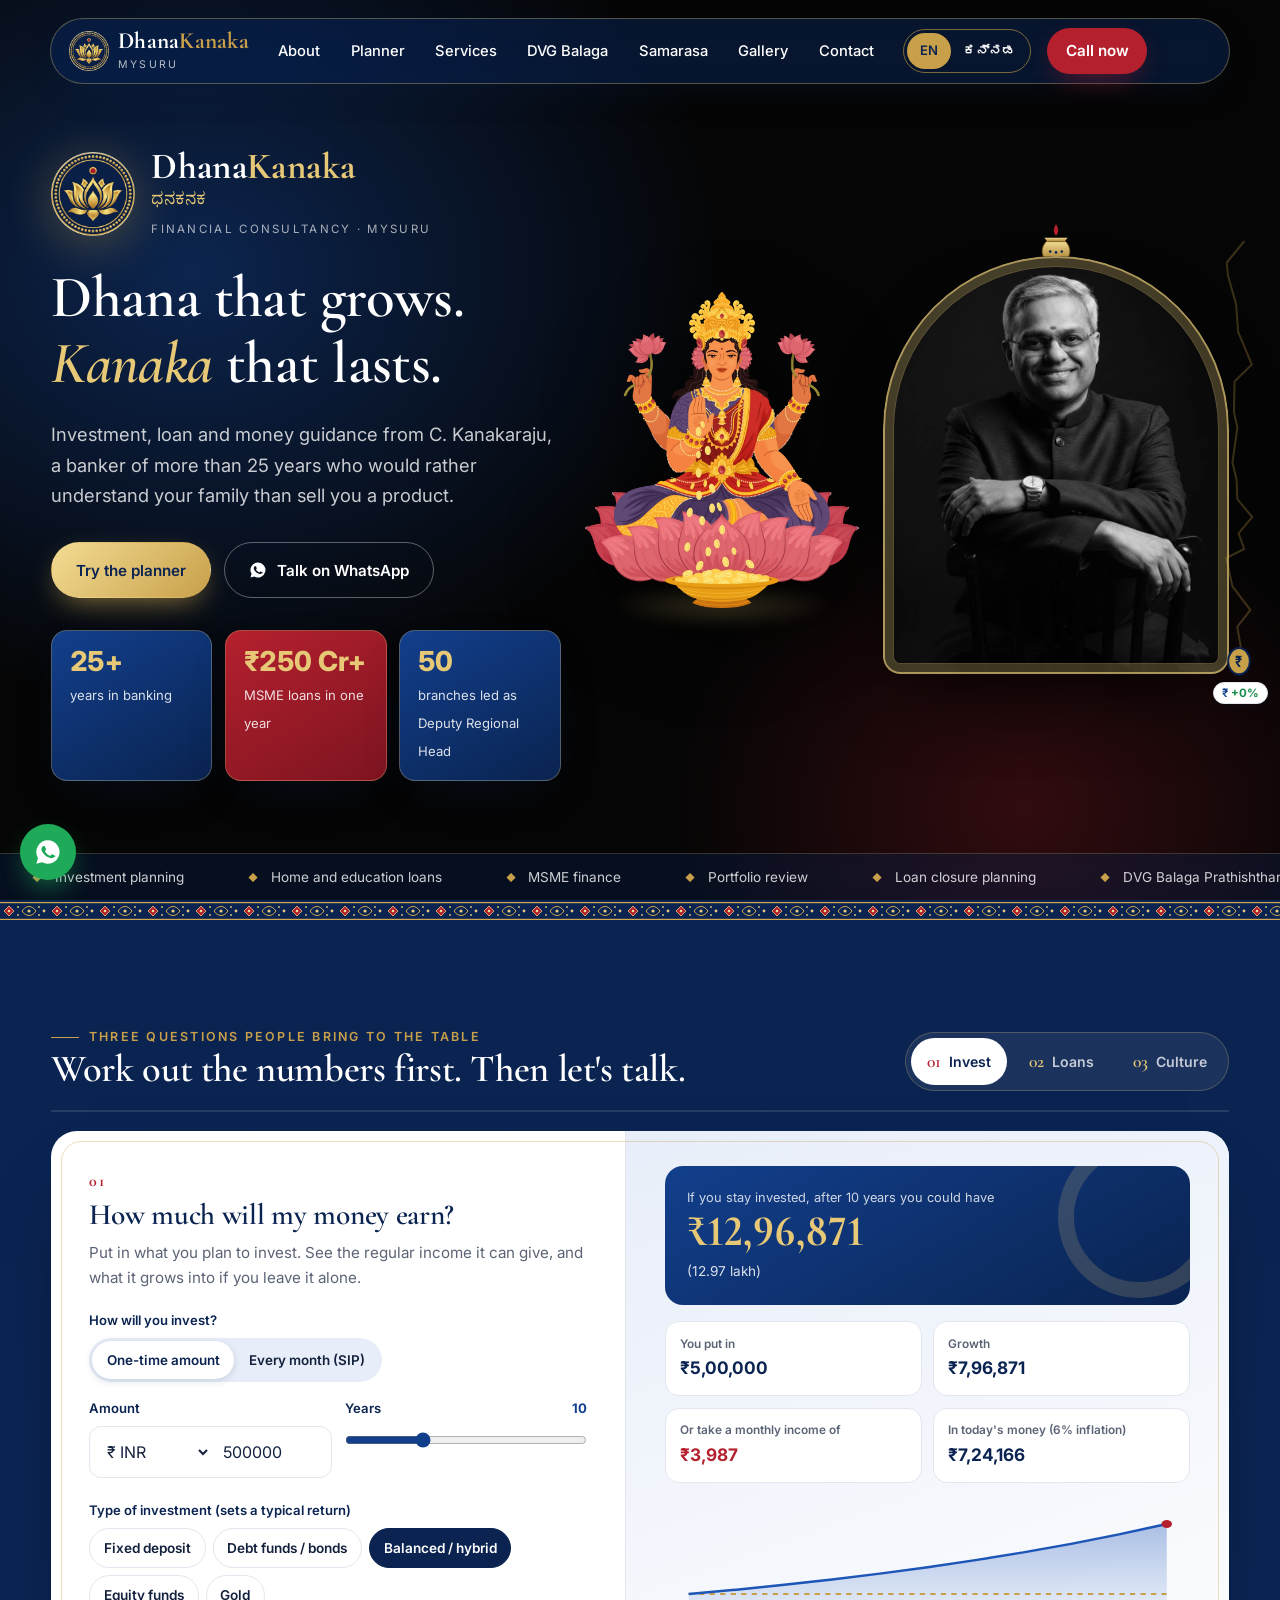
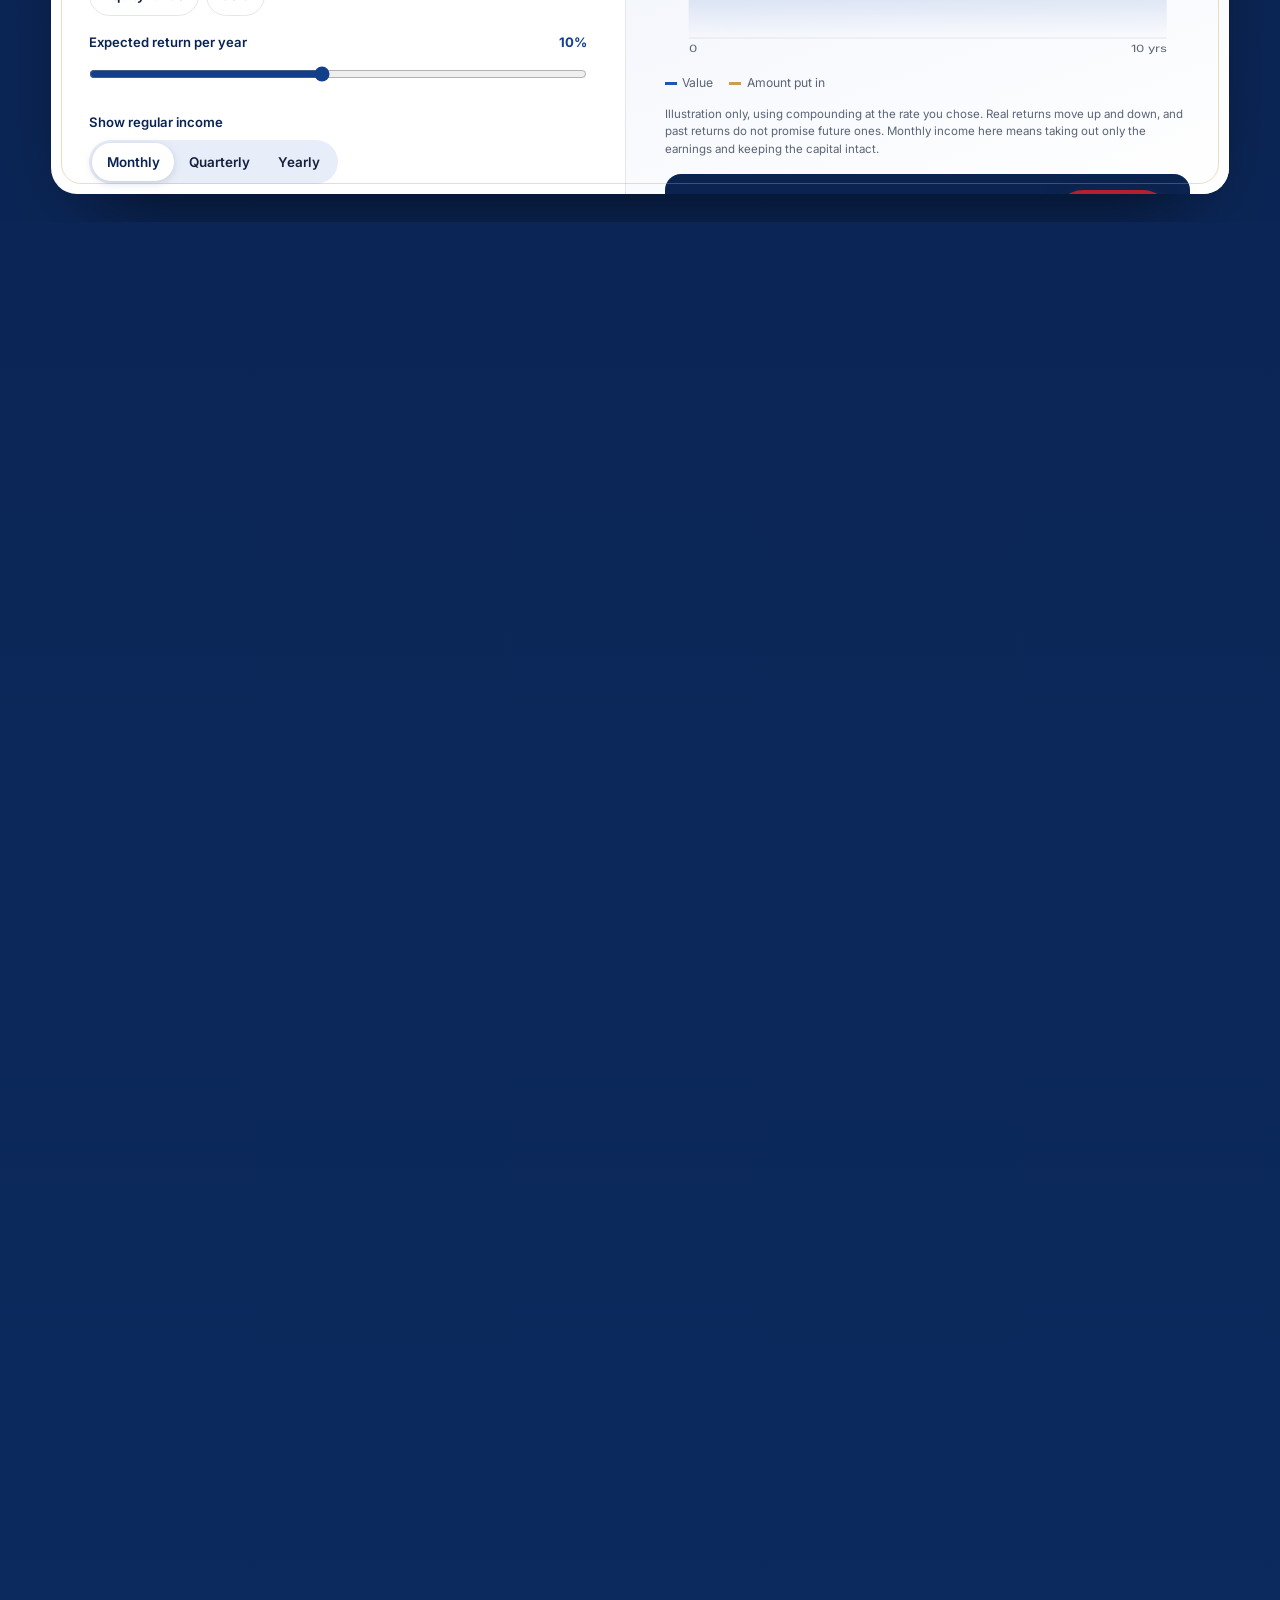
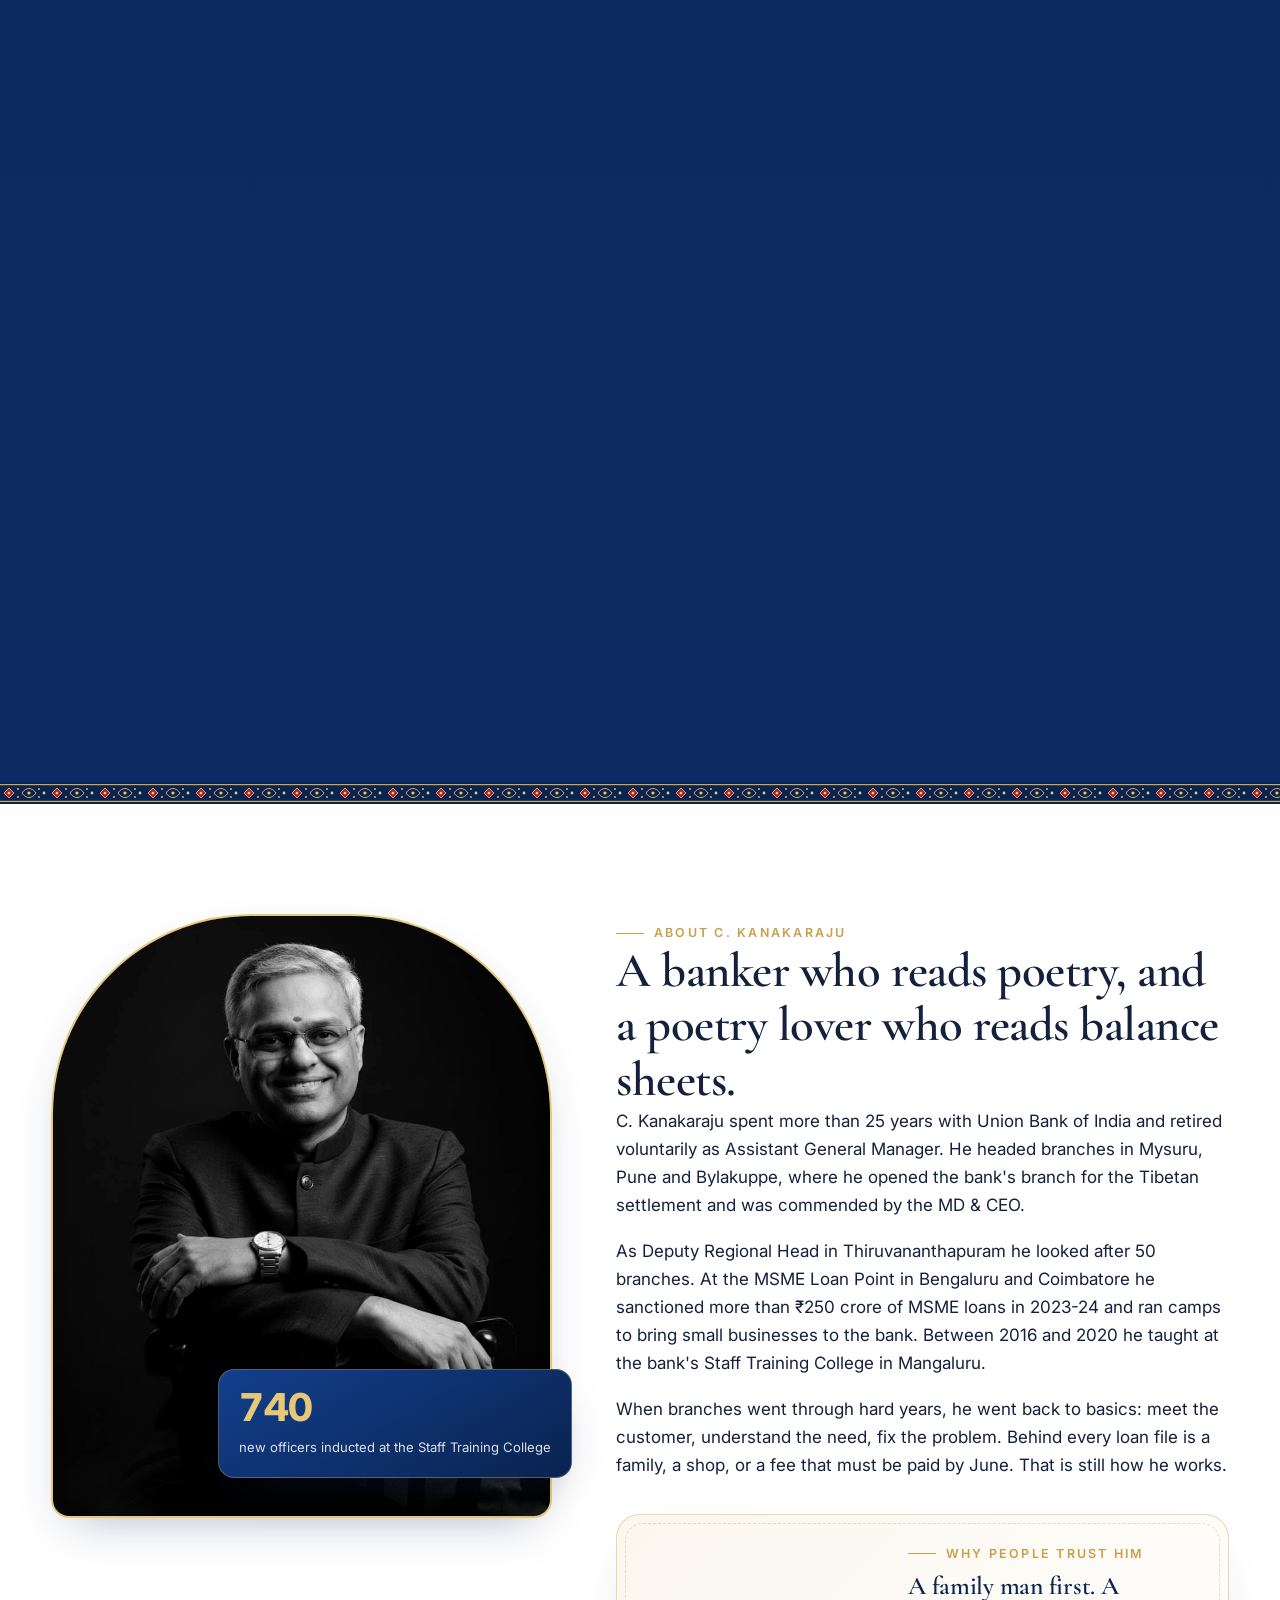
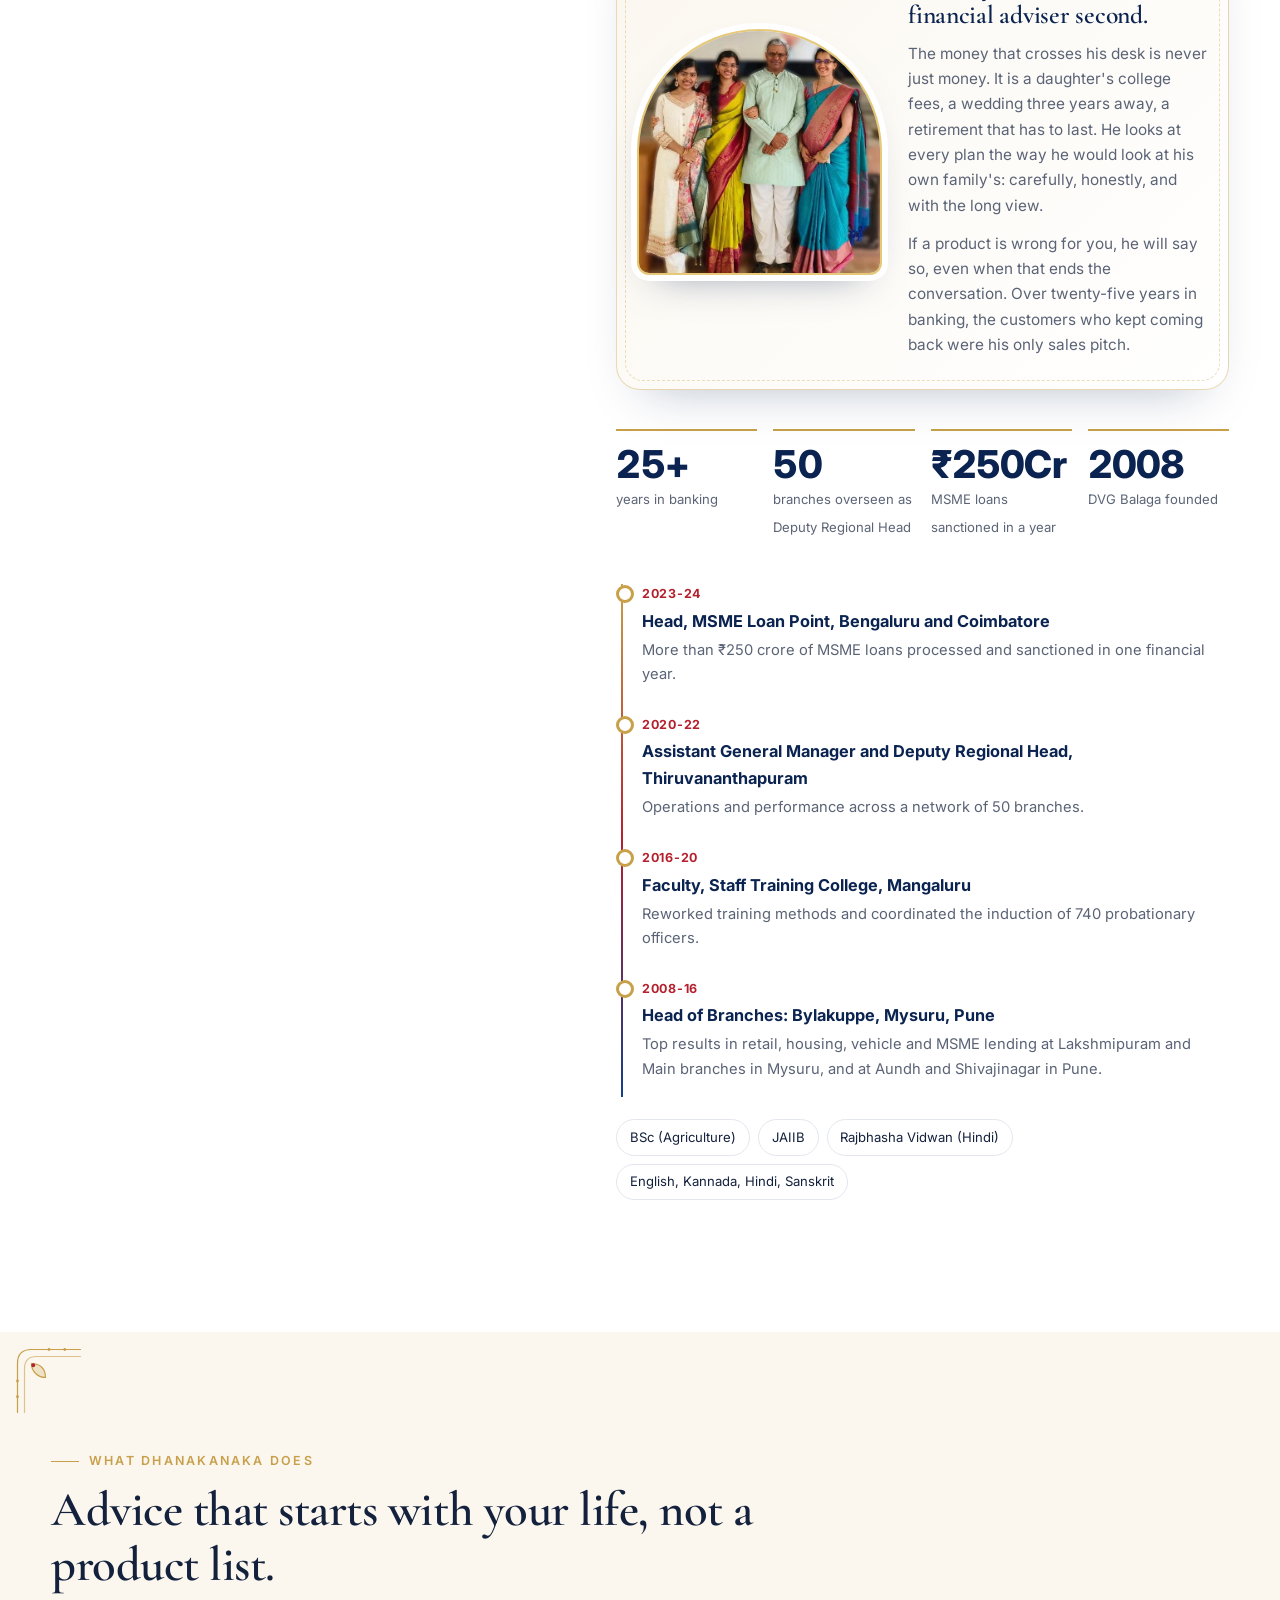
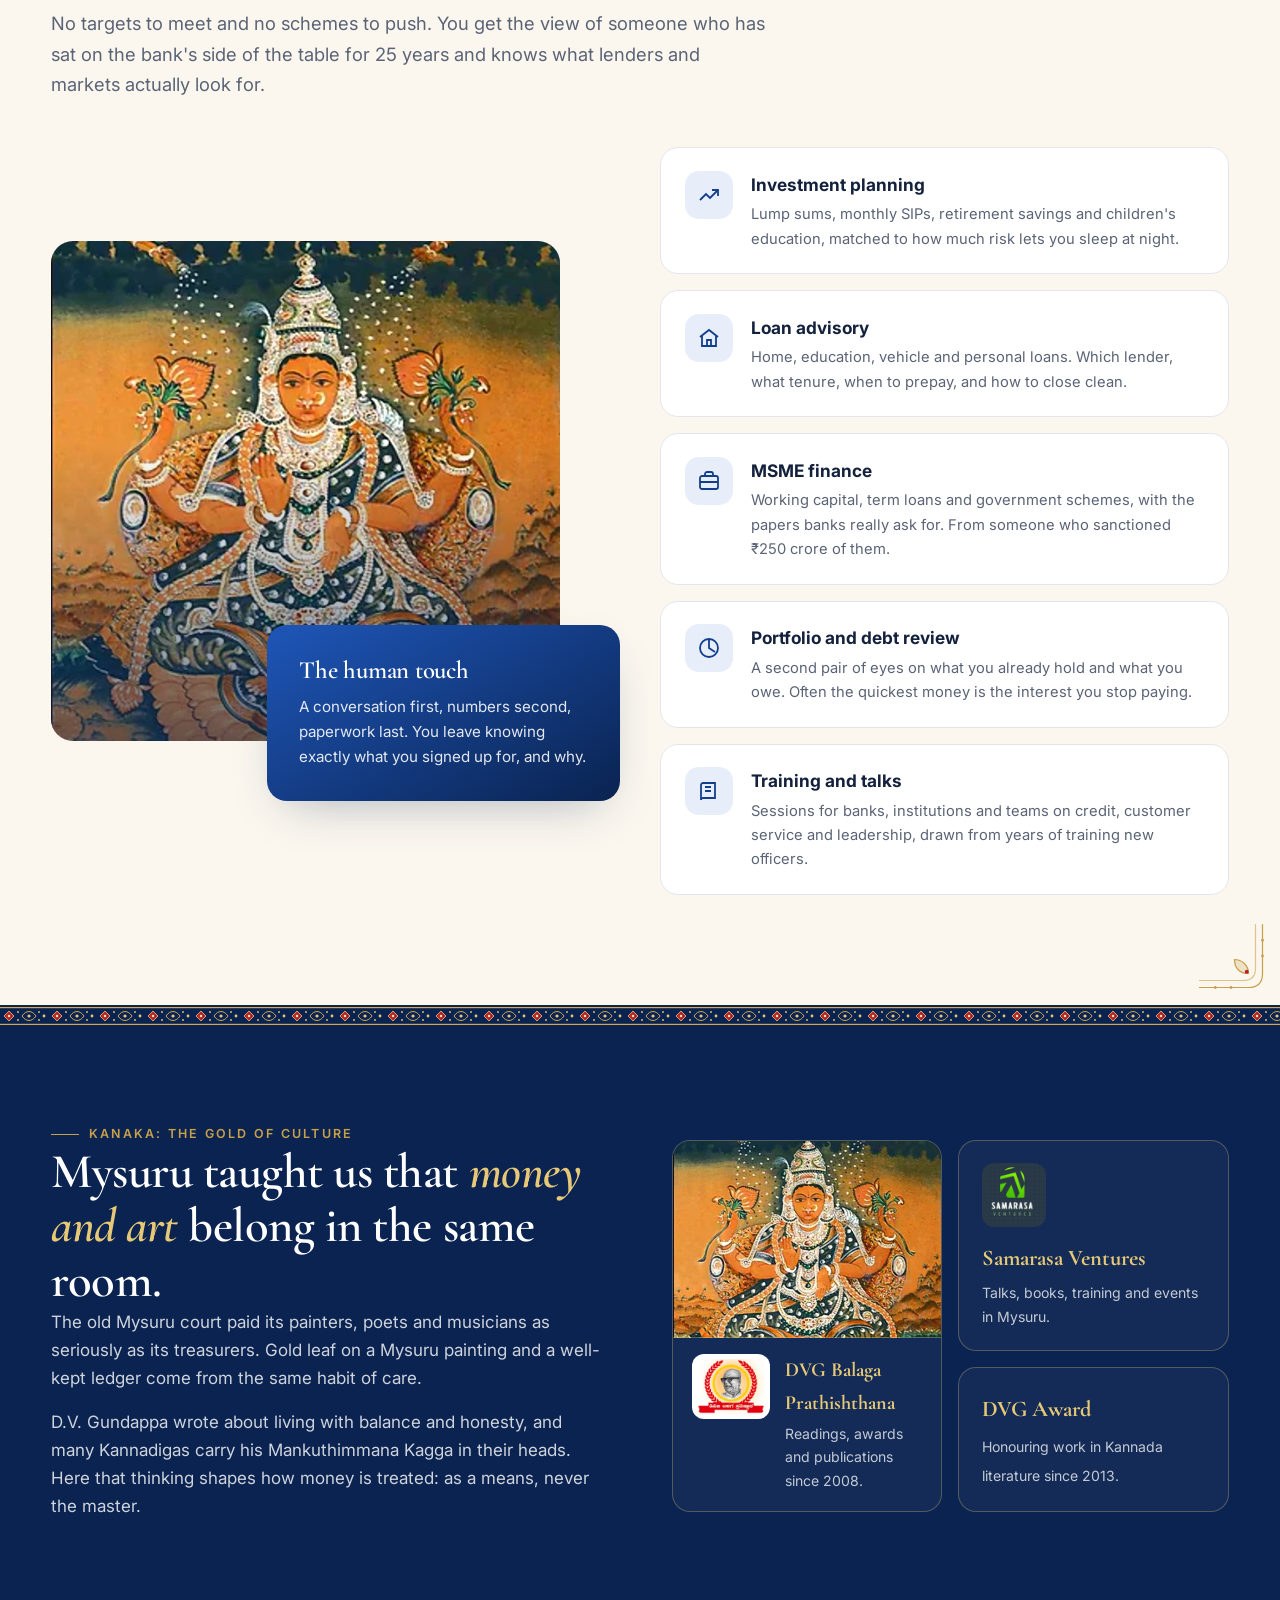
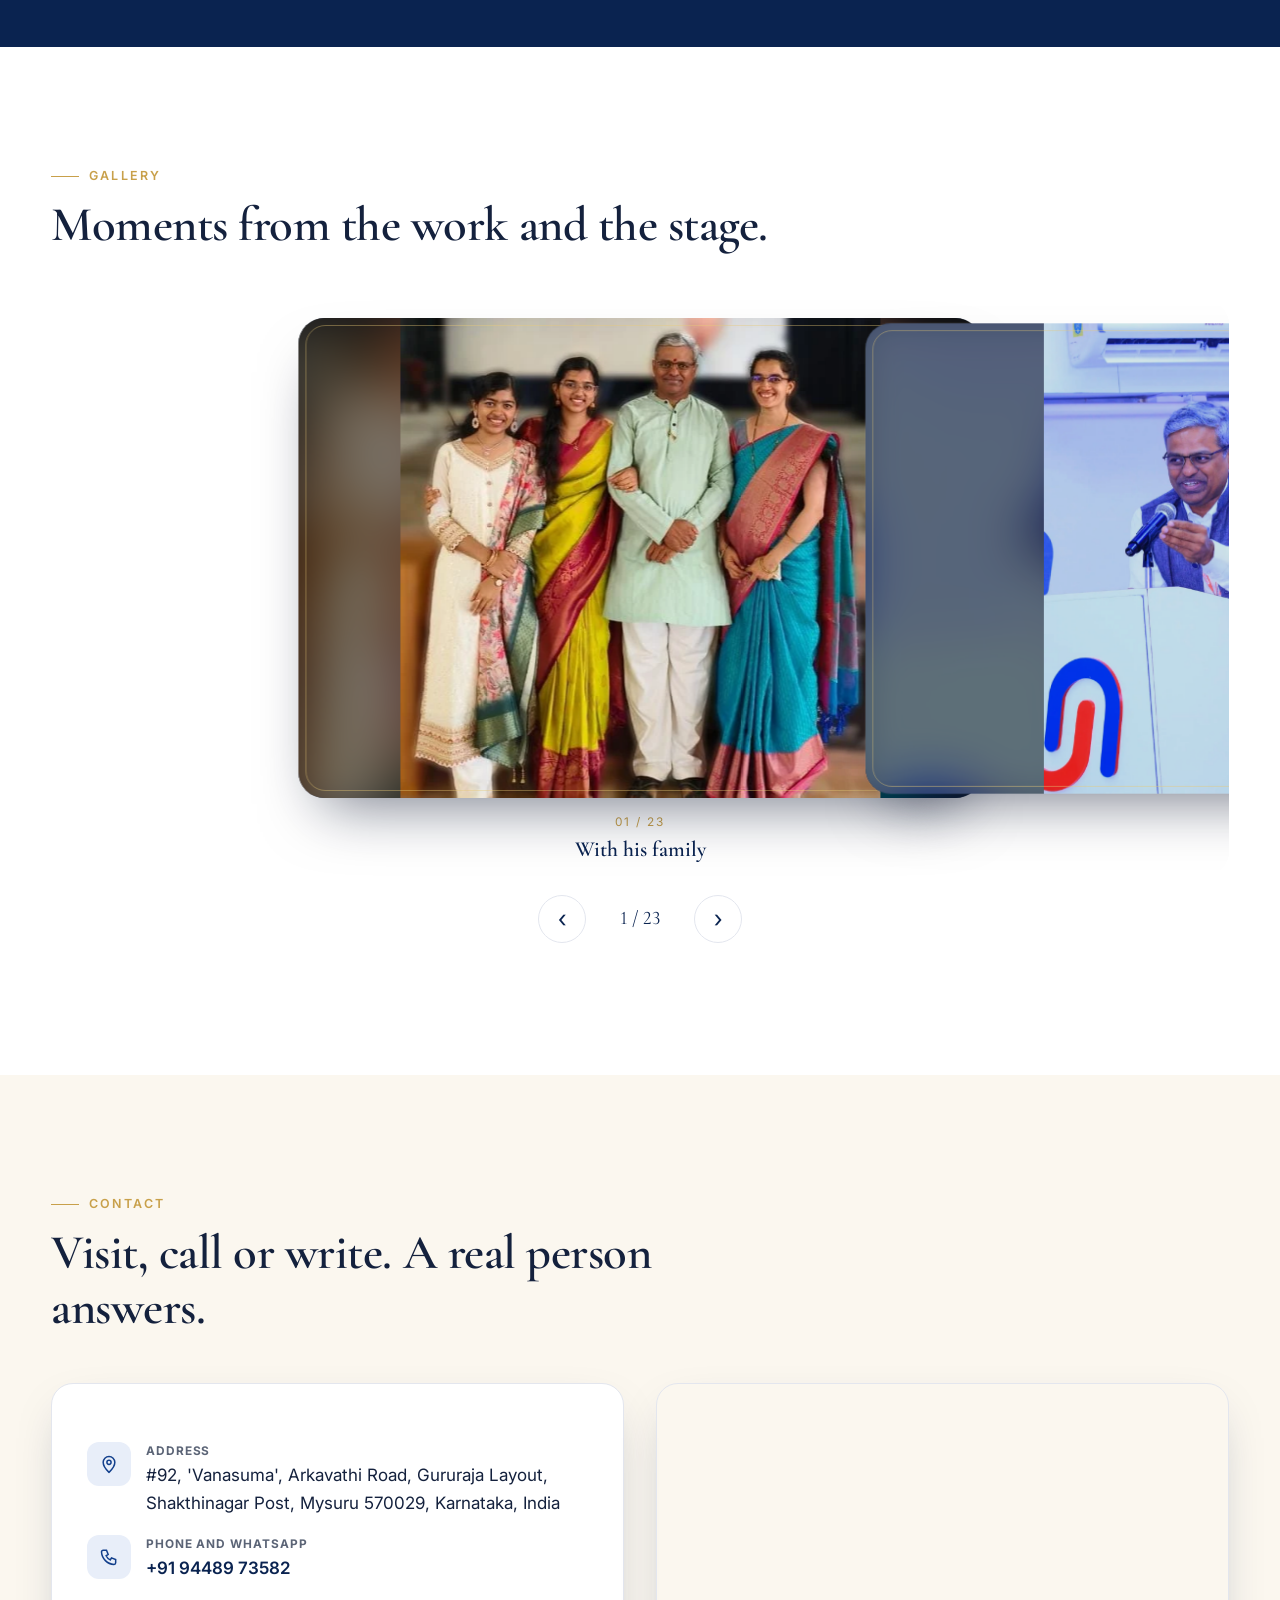
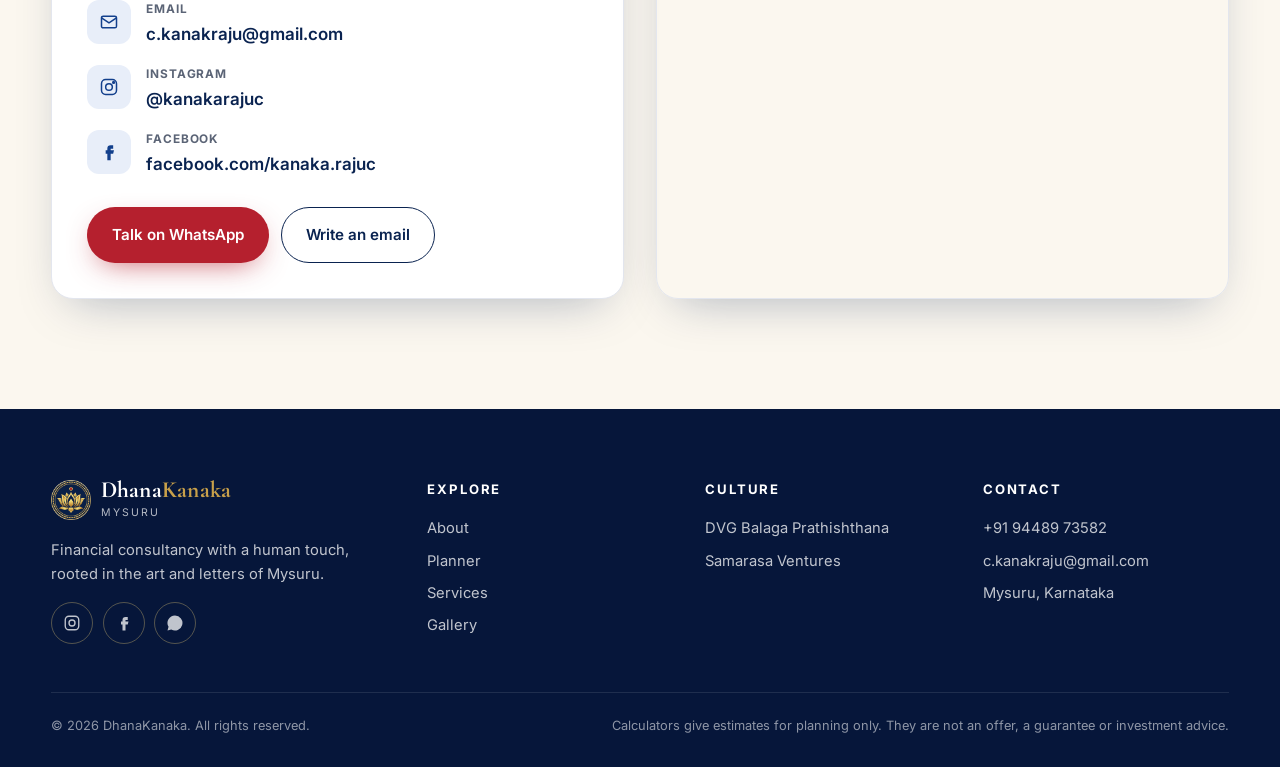
==== commit 324a2b4a: "DVG page: portrait of Kanakaraju before DVG; home card: logo no longer covers the painting Co-Author" ====
--- a/index.html
+++ b/index.html
@@ -388,7 +388,7 @@
       <p class="rv" data-d="3" data-i18n="cu2">D.V. Gundappa wrote about living with balance and honesty, and many Kannadigas carry his Mankuthimmana Kagga in their heads. Here that thinking shapes how money is treated: as a means, never the master.</p>
     </div>
     <div class="culture-cards">
-      <a class="ccard tall rv" href="dvg-balaga.html"><img class="cc-logo" src="assets/img/dvg-balaga-logo.webp" alt="DVG Balaga Prathishthana logo" width="700" height="620"><b data-i18n="cc1h">DVG Balaga Prathishthana</b><span data-i18n="cc1p">Readings, awards and publications since 2008.</span></a>
+      <a class="ccard tall rv" href="dvg-balaga.html"><span class="cc-art" role="img" aria-label="Mysuru style painting of Goddess Lakshmi"></span><span class="cc-body"><img class="cc-logo" src="assets/img/dvg-balaga-logo.webp" alt="DVG Balaga Prathishthana logo" width="700" height="571"><span><b data-i18n="cc1h">DVG Balaga Prathishthana</b><span data-i18n="cc1p">Readings, awards and publications since 2008.</span></span></span></a>
       <a class="ccard rv sam" data-d="1" href="samarasa.html"><img class="cc-logo sq" src="assets/img/samarasa-logo.webp" alt="Samarasa Ventures logo" width="600" height="600"><b data-i18n="cc2h">Samarasa Ventures</b><span data-i18n="cc2p">Talks, books, training and events in Mysuru.</span></a>
       <a class="ccard rv" data-d="2" href="dvg-balaga.html#awards"><b data-i18n="cc3h">DVG Award</b><span data-i18n="cc3p">Honouring work in Kannada literature since 2013.</span></a>
     </div>
--- a/css/style.css
+++ b/css/style.css
@@ -527,3 +527,19 @@
 .trust p{font-size:.96rem;color:var(--muted);margin-bottom:.8rem}
 @media (max-width:640px){.trust{grid-template-columns:1fr}.trust-img{max-width:300px}}
 .stat b span{font-size:inherit!important;color:inherit}
+
+/* DVG page portrait */
+.dvg-visual{display:grid;gap:1.2rem}
+.dvg-portrait{margin:0;position:relative;border-radius:220px 220px 22px 22px;overflow:hidden;border:2px solid var(--gold-2);box-shadow:0 0 0 8px var(--ivory),0 30px 60px -30px rgba(10,35,80,.6);max-height:640px}
+.dvg-portrait img{width:100%;height:100%;max-height:640px;object-fit:cover;object-position:50% 30%}
+.dvg-portrait figcaption{position:absolute;left:0;right:0;bottom:0;padding:2.4rem 1.2rem 1rem;text-align:center;color:#fff;font-family:var(--serif);font-size:1.15rem;background:linear-gradient(transparent,rgba(10,35,80,.85))}
+html[lang="kn"] .dvg-portrait figcaption{font-family:var(--kn-serif);font-size:1rem}
+.dvg-visual .blue-float{position:relative;width:auto;right:auto;bottom:auto;background:linear-gradient(150deg,var(--blue-2),var(--navy));color:#fff;padding:1.6rem 1.8rem;border-radius:20px;box-shadow:var(--shadow)}
+.dvg-visual .blue-float h3{color:#fff;margin-bottom:.5rem}
+.dvg-visual .blue-float p{font-size:.95rem;opacity:.9}
+/* home culture card: painting on top, logo below, nothing overlapping */
+.ccard.tall{padding:0;overflow:hidden;background:rgba(255,255,255,.04)!important;min-height:0;display:flex;flex-direction:column;justify-content:flex-start}
+.ccard.tall .cc-art{display:block;flex:1 1 auto;min-height:190px;background:url(../assets/img/lakshmi.webp) center 22%/cover;border-bottom:1px solid rgba(230,200,119,.35)}
+.ccard.tall .cc-body{display:flex;gap:.9rem;align-items:center;padding:1rem 1.2rem 1.2rem}
+.ccard.tall .cc-logo{width:78px;margin:0;flex:none;padding:5px;border-radius:12px;background:#fff}
+.ccard.tall .cc-body b{font-size:1.25rem;margin-bottom:.15rem}
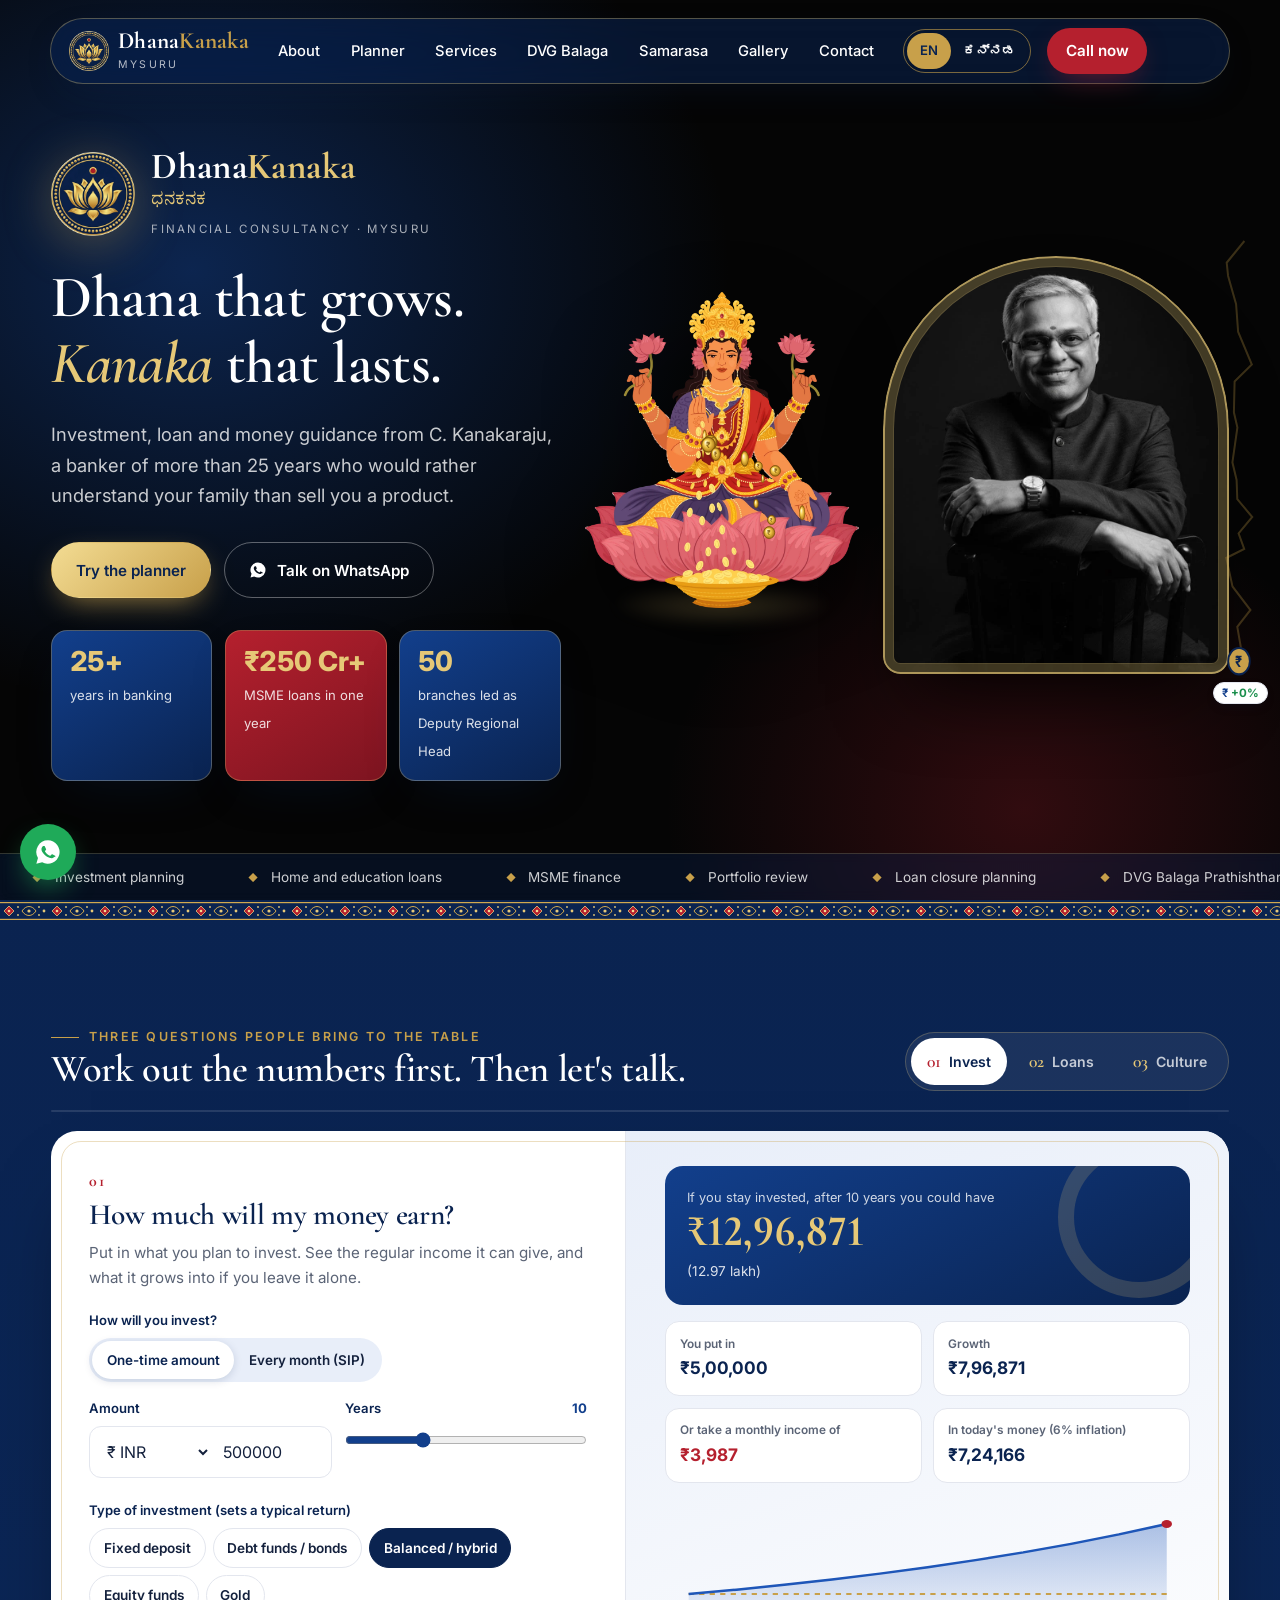
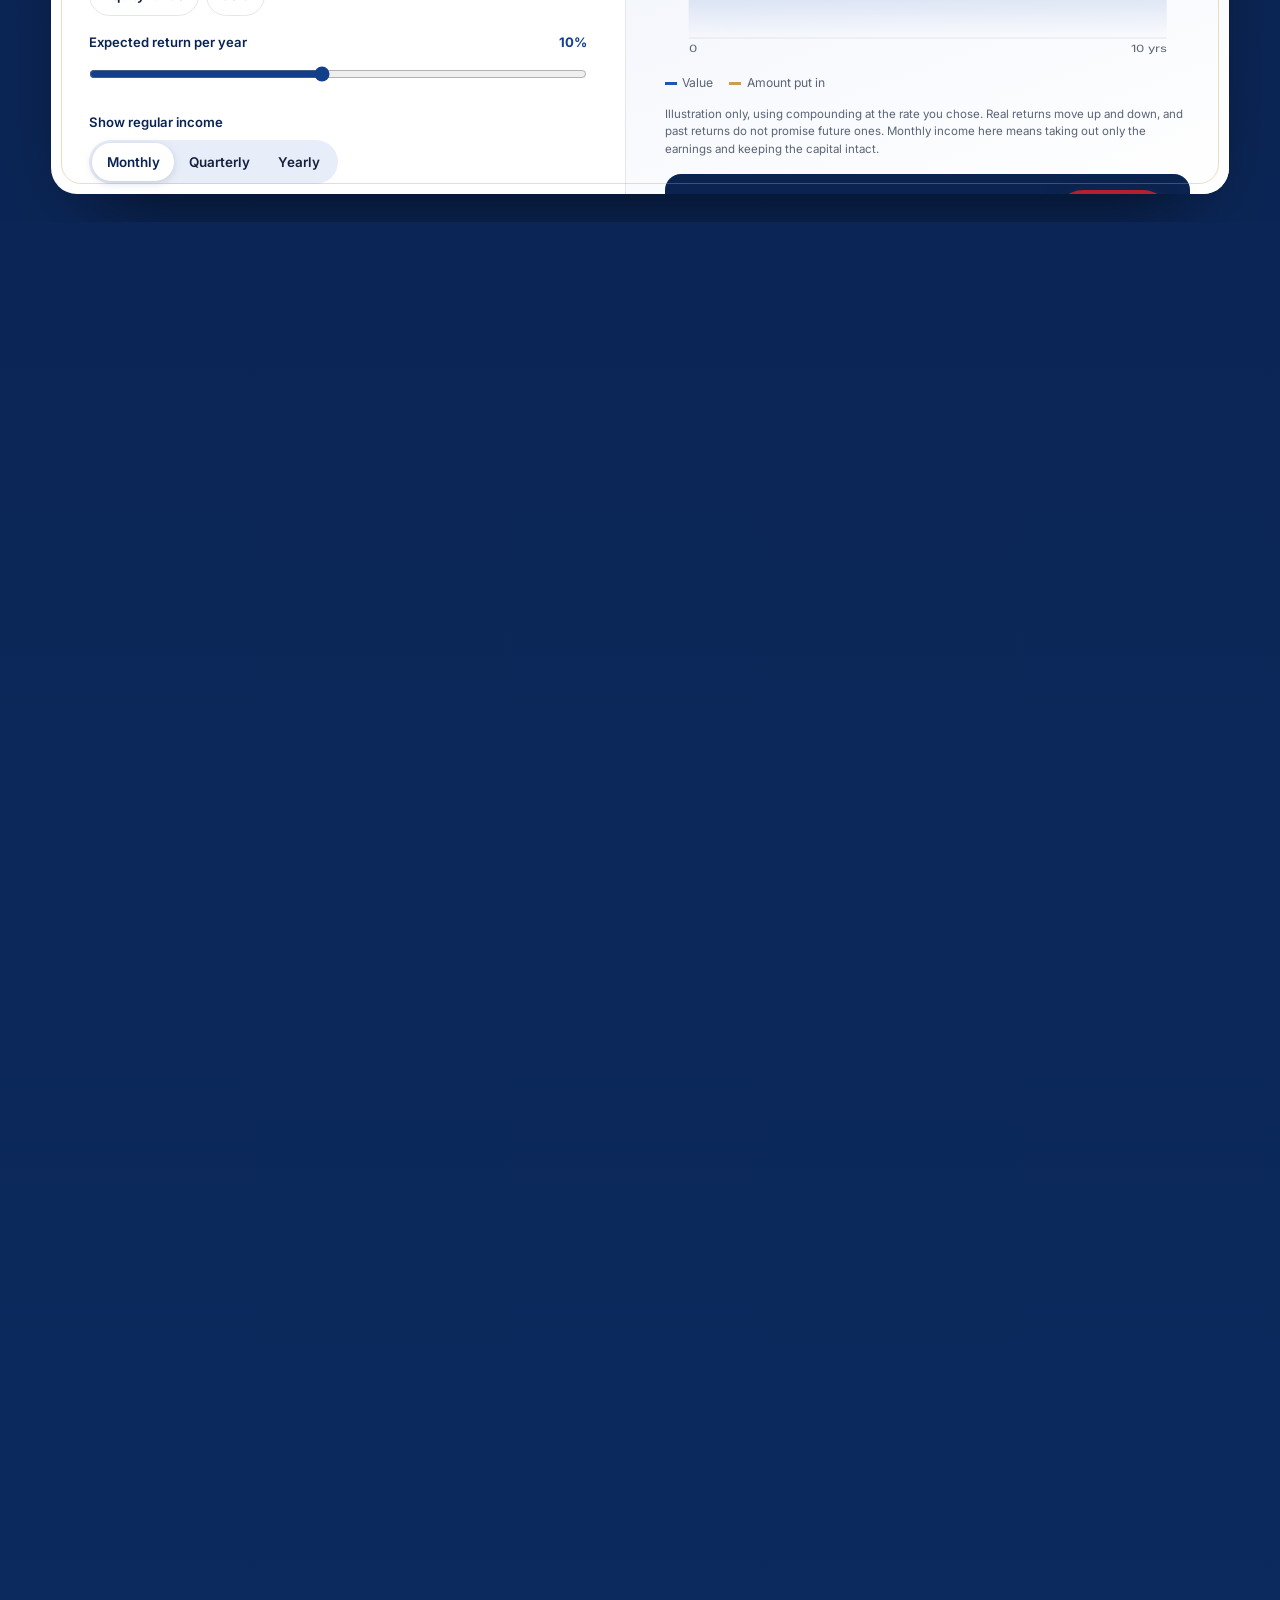
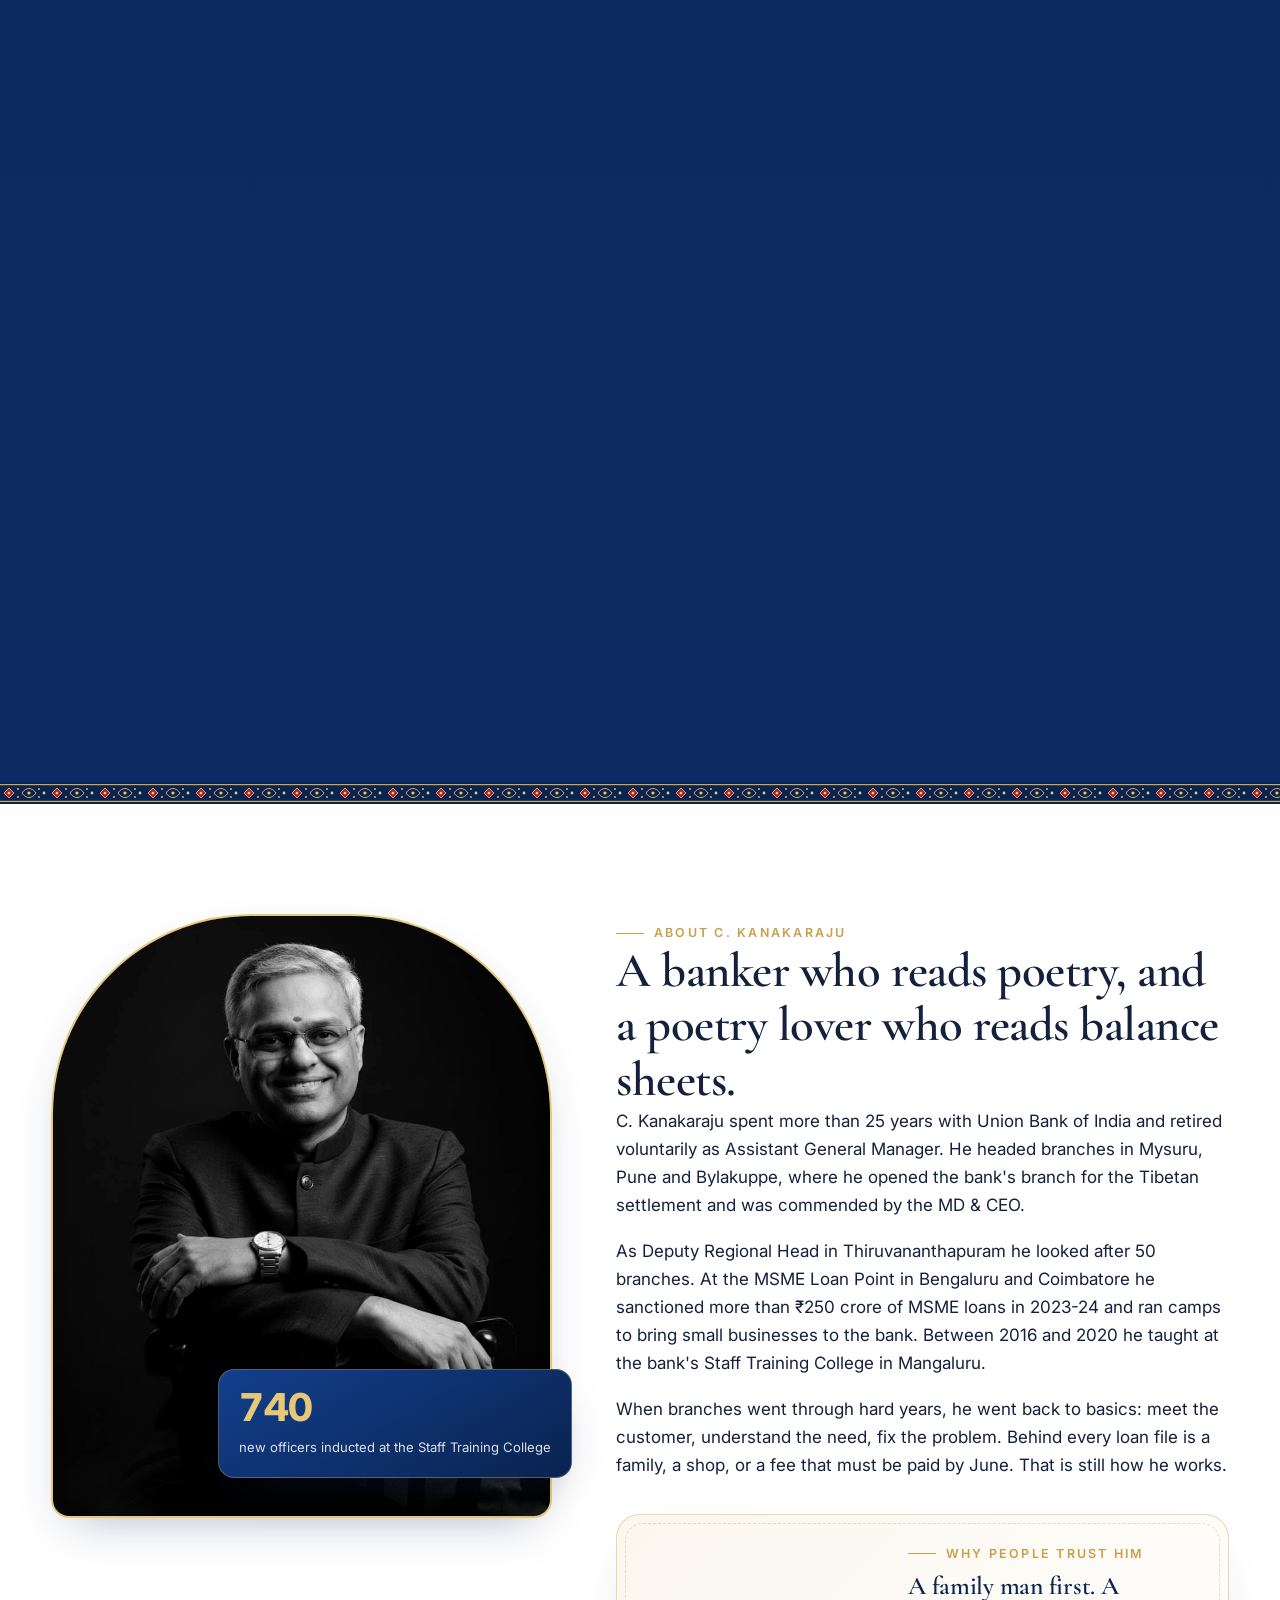
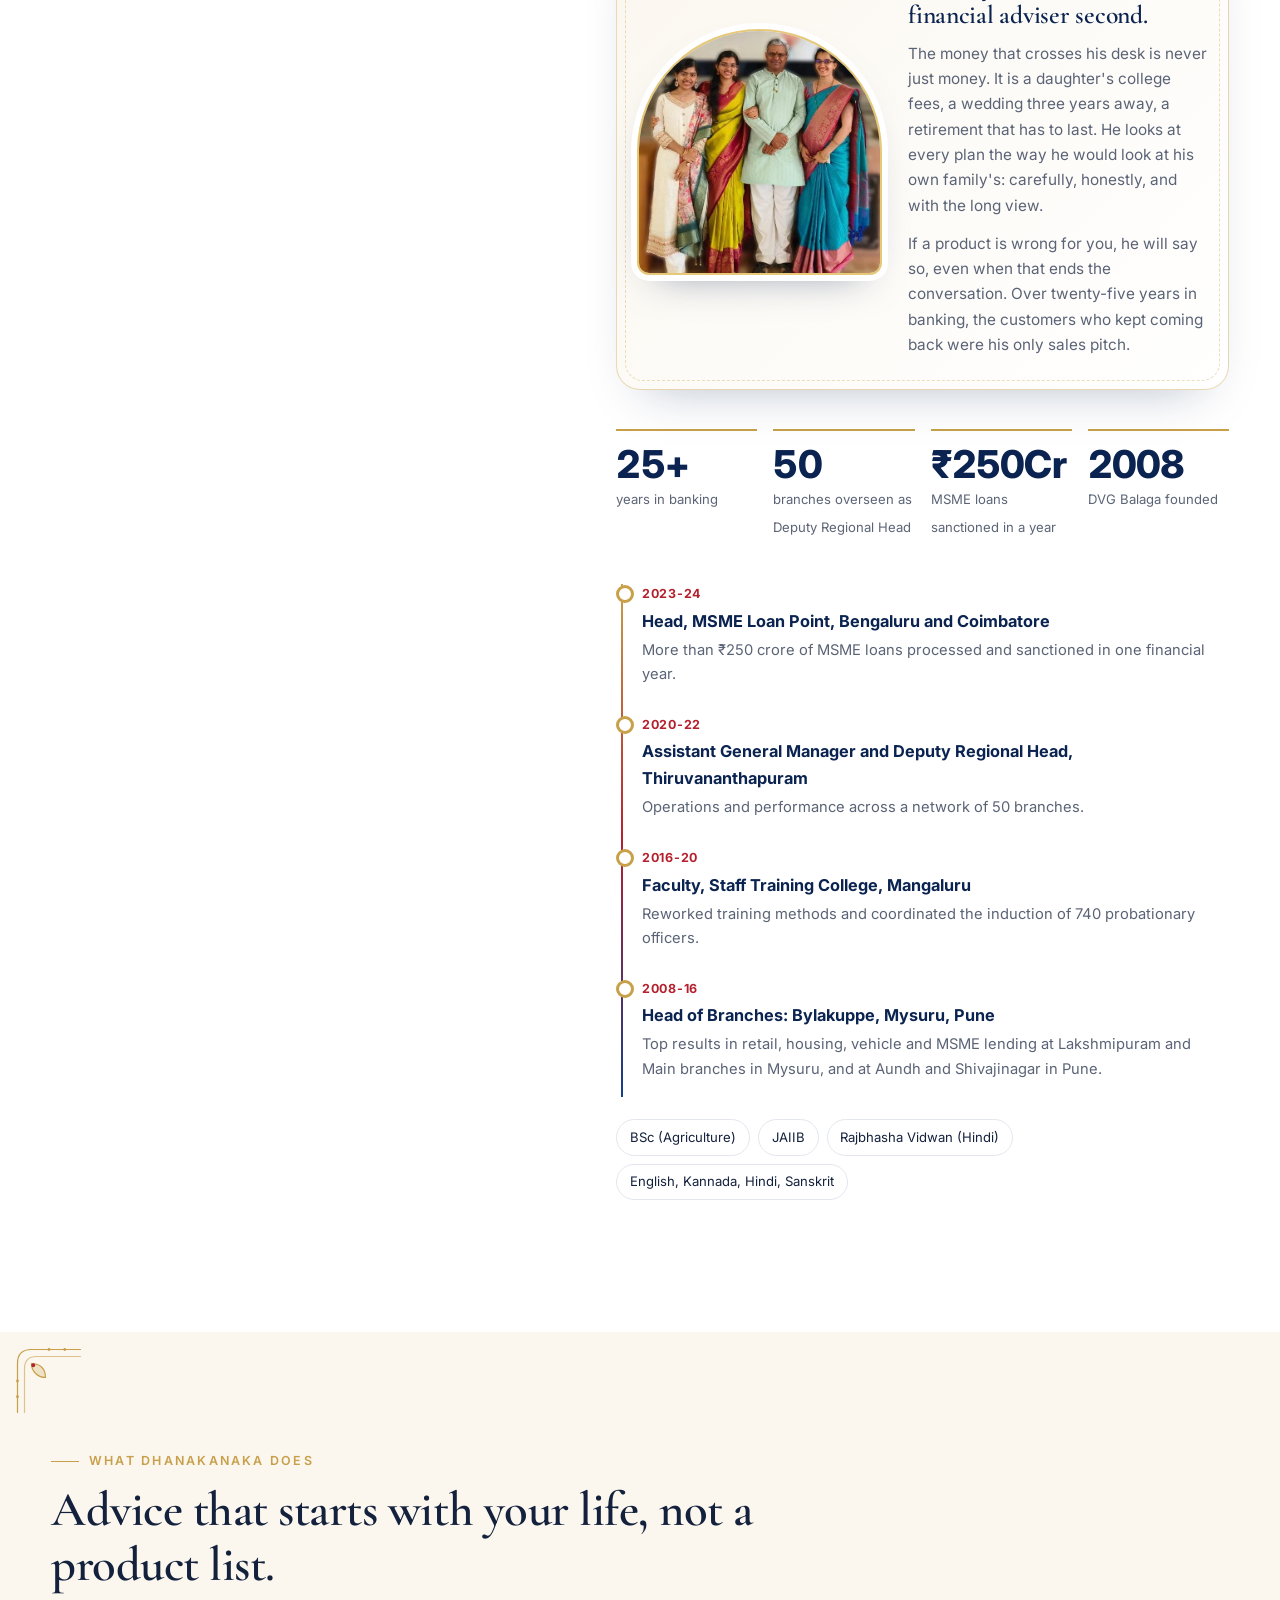
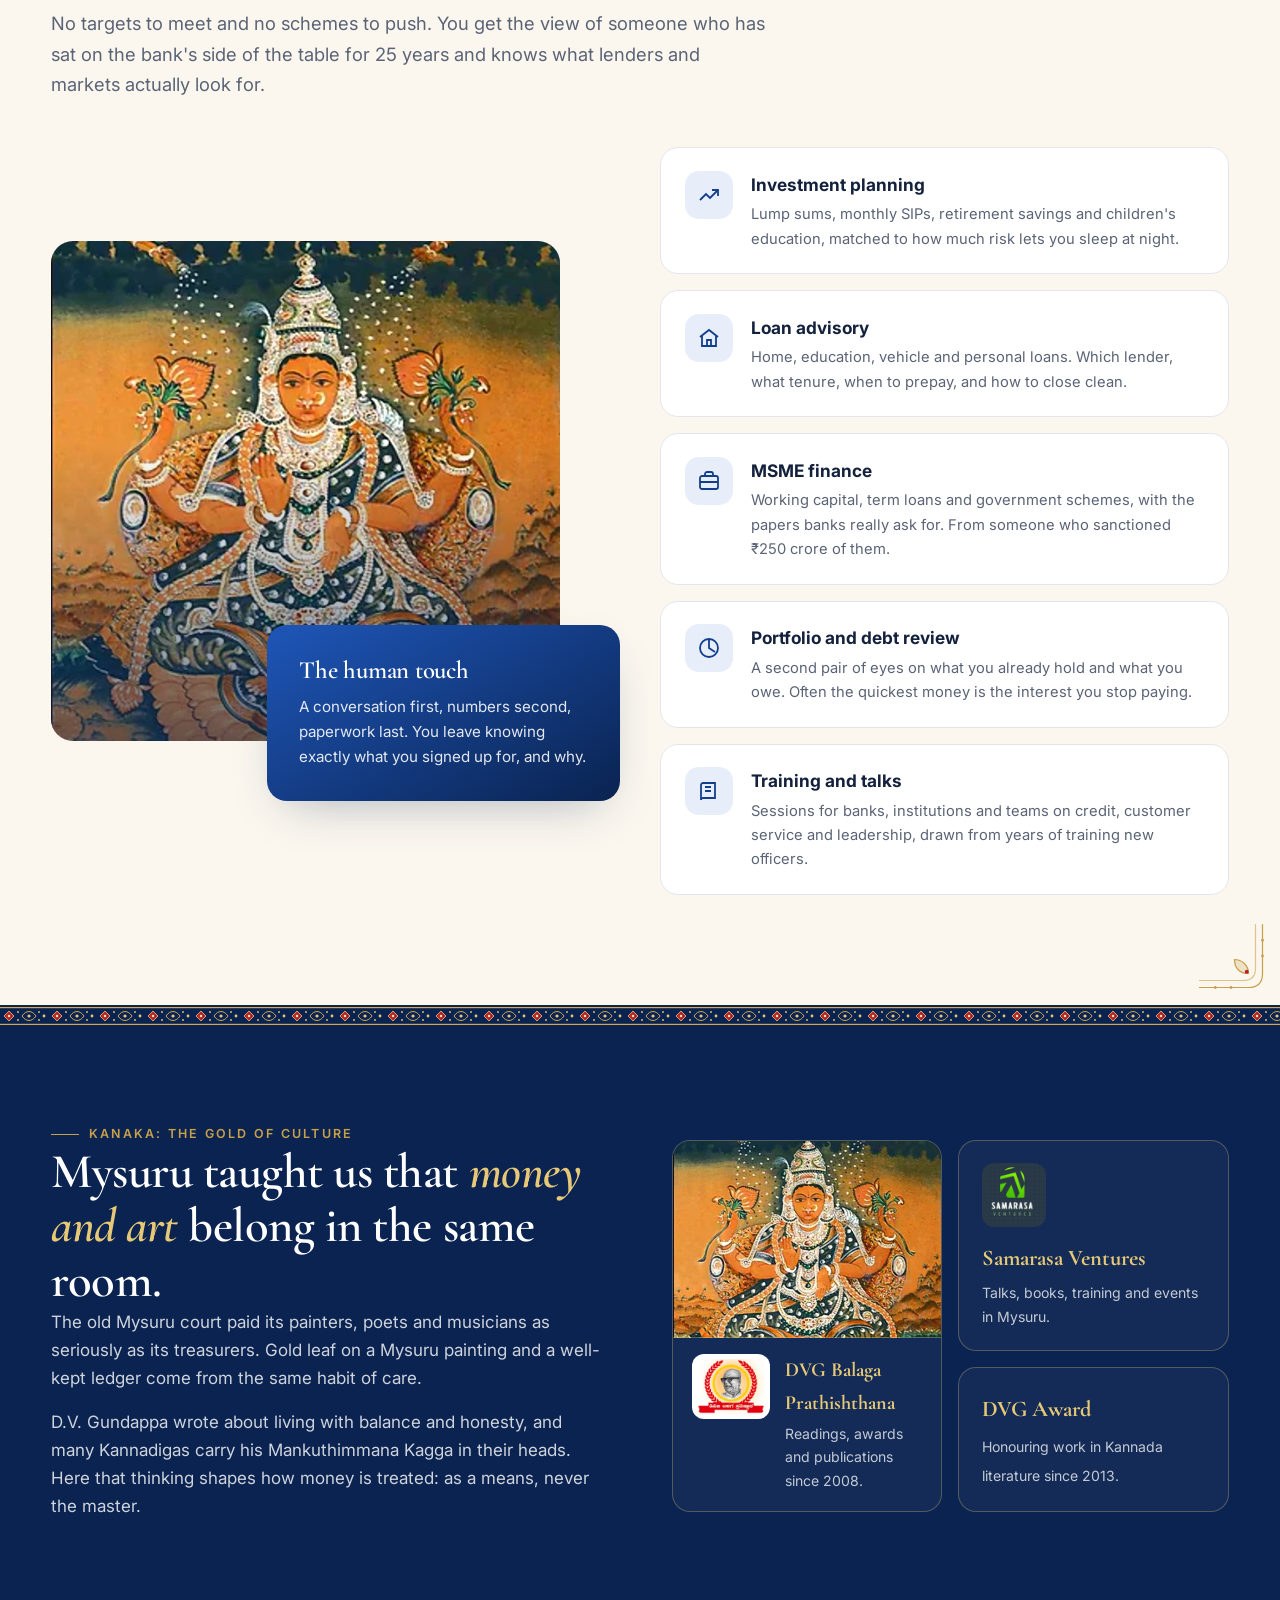
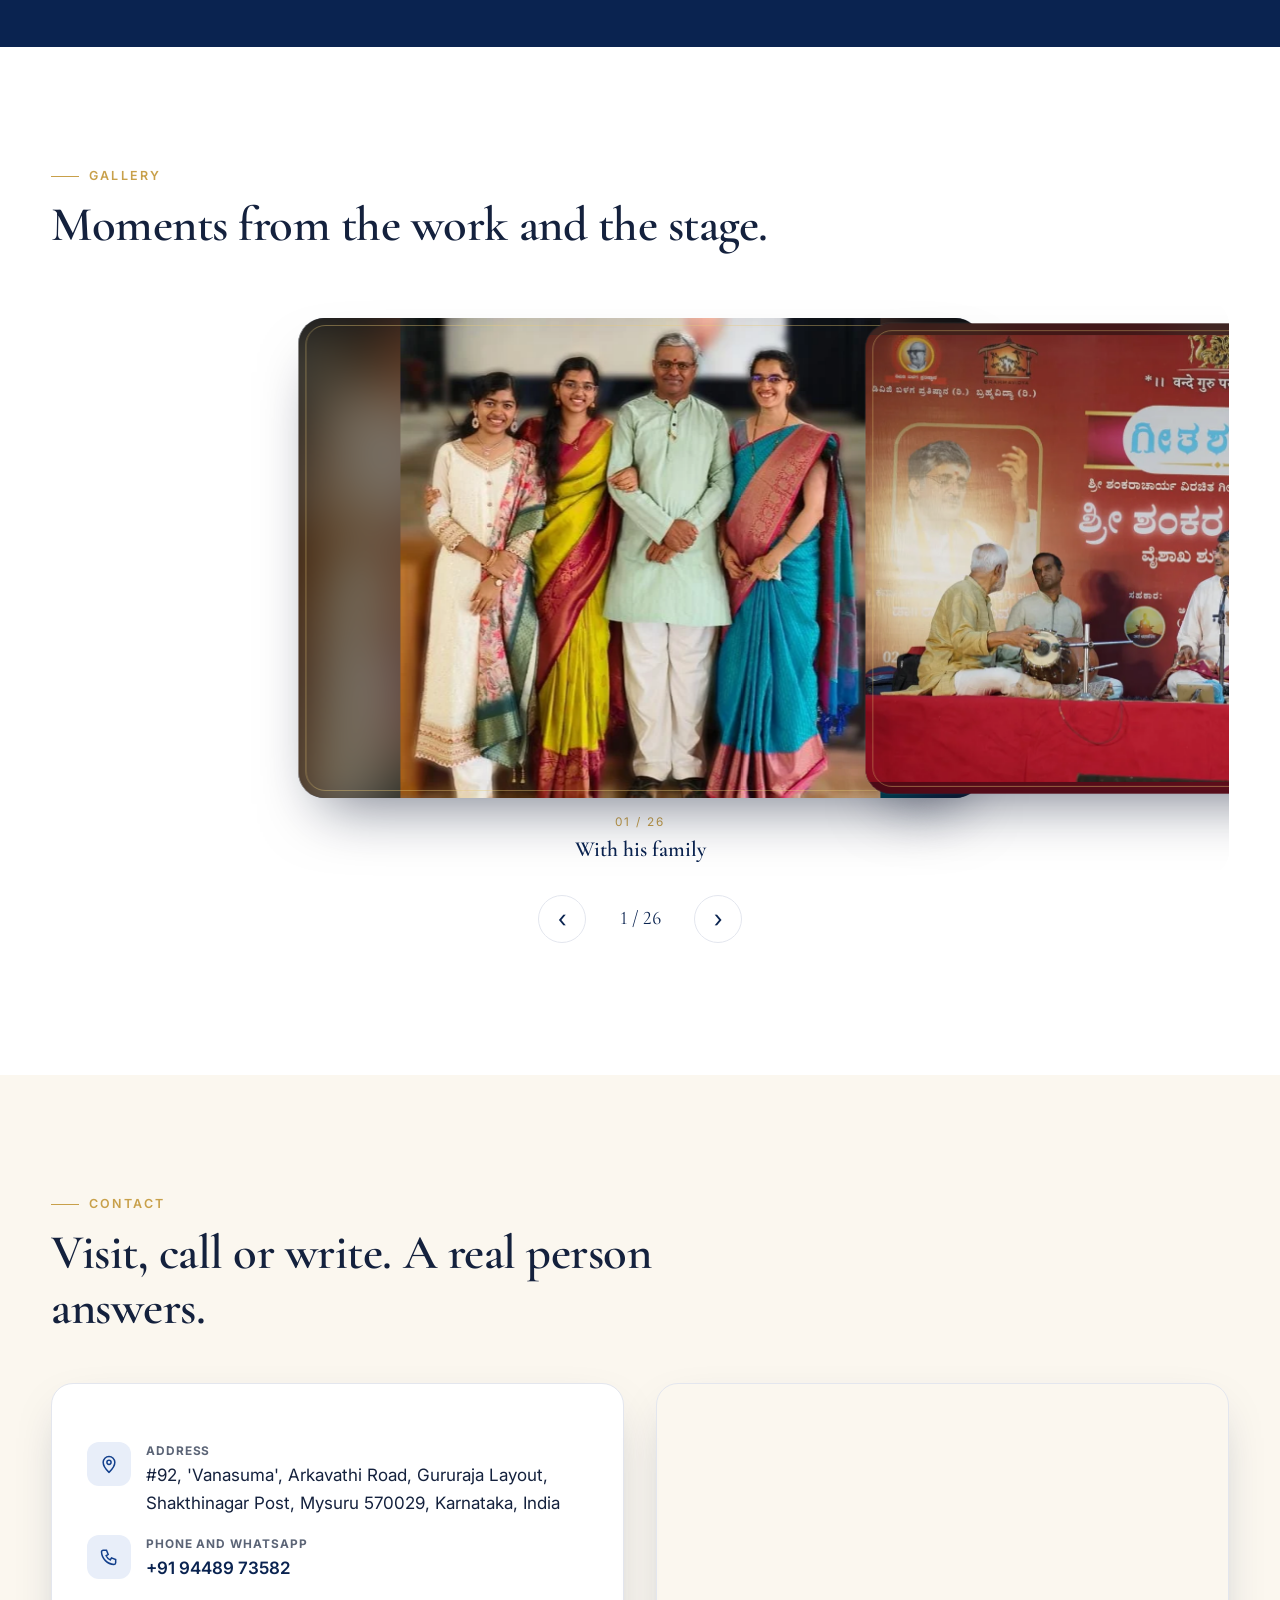
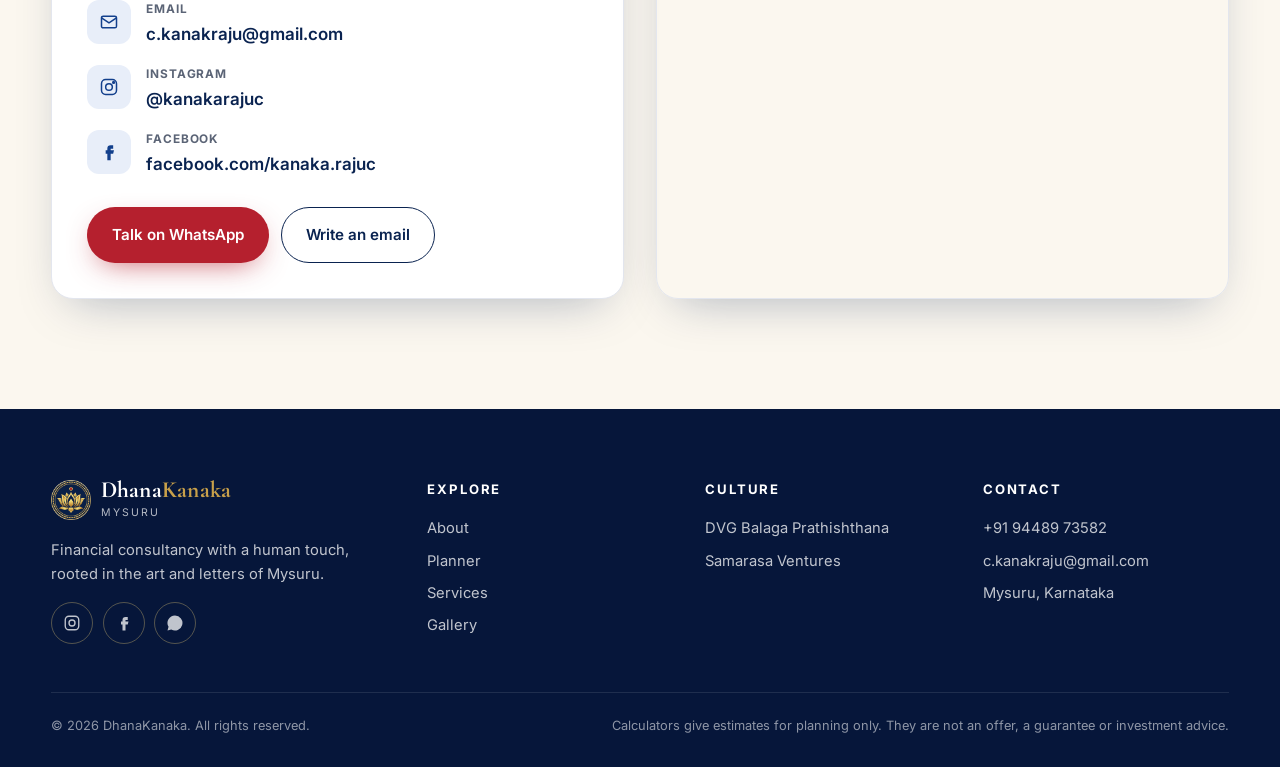
==== commit 436abde8: "Add Geethashankara flagship event with Vidwan Dr. R.S. Nandakumar; remove lamp from hero portrait Co" ====
--- a/index.html
+++ b/index.html
@@ -90,7 +90,6 @@
       <img id="lakshmiHero" src="assets/img/lakshmi-hero.webp" alt="Goddess Lakshmi seated on a lotus, gold coins flowing from her hand" width="954" height="1100" data-hx="0.415" data-hy="0.455">
     </div>
     <div class="hero-portrait rv" data-d="3">
-      <img class="finial" src="assets/img/finial.svg" alt="" aria-hidden="true">
       <div class="photo"><img src="assets/img/kanakaraju.webp" alt="C. Kanakaraju, founder of DhanaKanaka" width="848" height="1024" fetchpriority="high"></div>
     </div>
   </div>
--- a/css/style.css
+++ b/css/style.css
@@ -543,3 +543,11 @@
 .ccard.tall .cc-body{display:flex;gap:.9rem;align-items:center;padding:1rem 1.2rem 1.2rem}
 .ccard.tall .cc-logo{width:78px;margin:0;flex:none;padding:5px;border-radius:12px;background:#fff}
 .ccard.tall .cc-body b{font-size:1.25rem;margin-bottom:.15rem}
+
+/* Geethashankara flagship */
+.flagship{background:linear-gradient(180deg,#fff, var(--ivory))}
+.kn-inline{font-family:var(--kn-serif);color:var(--red);font-size:.7em;margin-left:.3rem}
+.meta-line{font-size:.85rem;color:var(--blue);font-weight:600;border-top:1px solid rgba(200,160,74,.4);padding-top:.9rem;margin-top:1.2rem}
+.event.featured{border:1.5px solid var(--gold);background:linear-gradient(135deg,#fffaf0,#fff)}
+.event.featured .date{background:linear-gradient(150deg,var(--red),#7d1420)}
+.event a{color:var(--red);font-weight:600}
